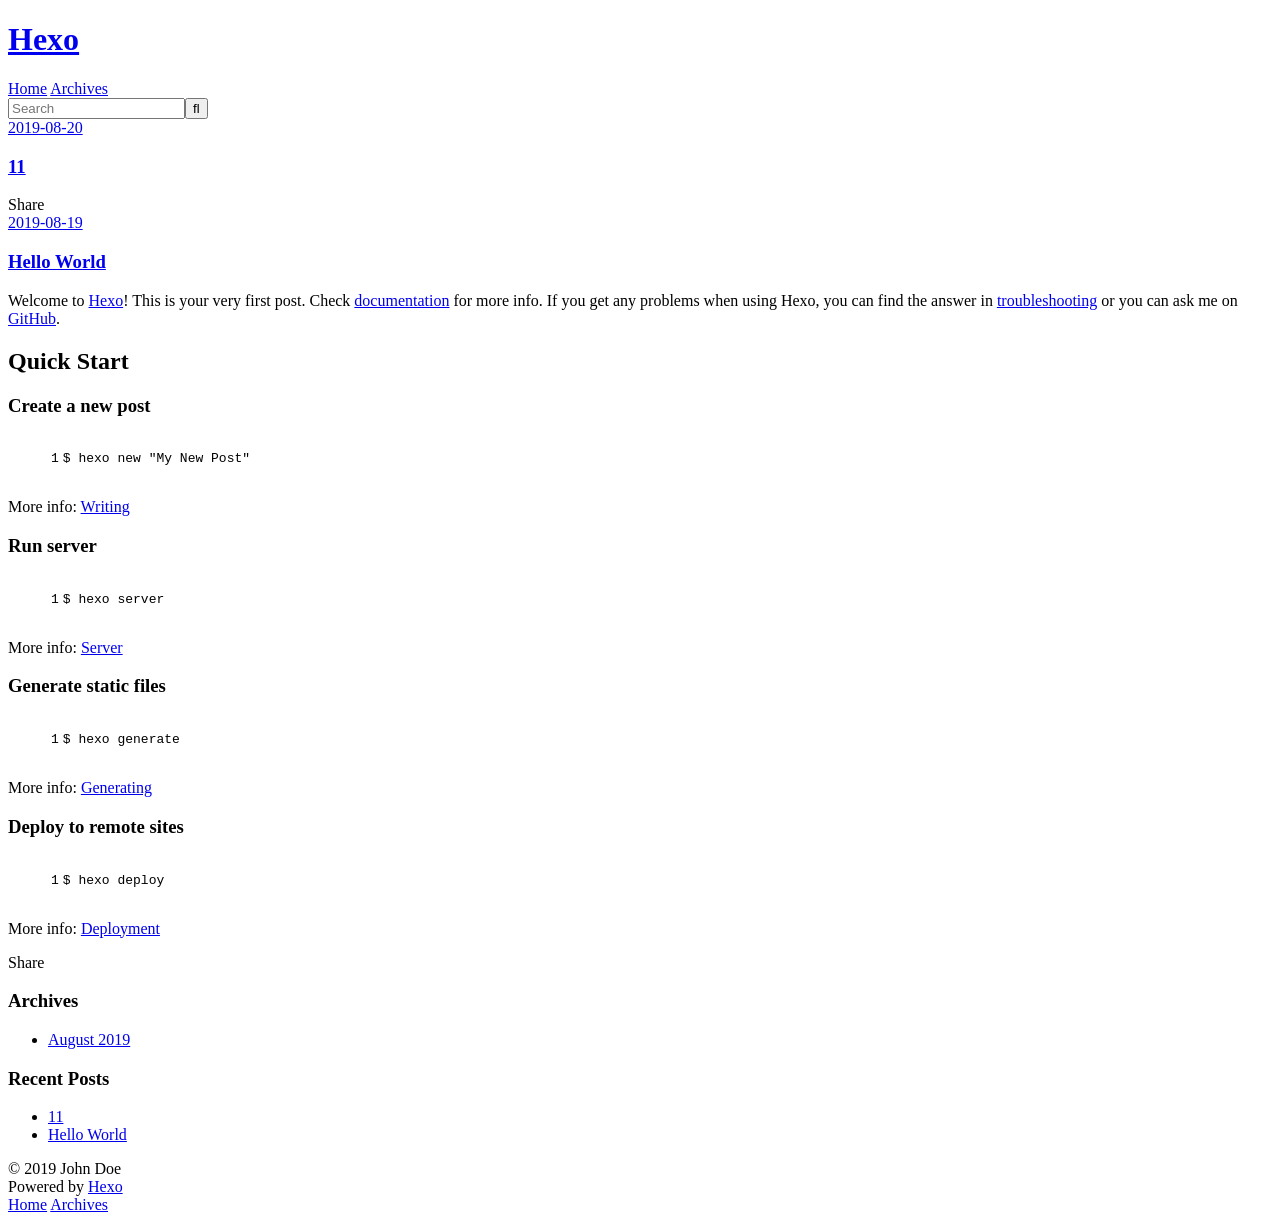
==== index.html @ 1e872741 "Site updated: 2019-08-20 12:27:34" ====
<!DOCTYPE html>
<html>
<head><meta name="generator" content="Hexo 3.9.0">
  <meta charset="utf-8">
  

  
  <title>Hexo</title>
  <meta name="viewport" content="width=device-width, initial-scale=1, maximum-scale=1">
  <meta property="og:type" content="website">
<meta property="og:title" content="Hexo">
<meta property="og:url" content="http://yoursite.com/index.html">
<meta property="og:site_name" content="Hexo">
<meta property="og:locale" content="en">
<meta name="twitter:card" content="summary">
<meta name="twitter:title" content="Hexo">
  
    <link rel="alternate" href="/atom.xml" title="Hexo" type="application/atom+xml">
  
  
    <link rel="icon" href="/favicon.png">
  
  
    <link href="//fonts.googleapis.com/css?family=Source+Code+Pro" rel="stylesheet" type="text/css">
  
  <link rel="stylesheet" href="/css/style.css">
</head>
</html>
<body>
  <div id="container">
    <div id="wrap">
      <header id="header">
  <div id="banner"></div>
  <div id="header-outer" class="outer">
    <div id="header-title" class="inner">
      <h1 id="logo-wrap">
        <a href="/" id="logo">Hexo</a>
      </h1>
      
    </div>
    <div id="header-inner" class="inner">
      <nav id="main-nav">
        <a id="main-nav-toggle" class="nav-icon"></a>
        
          <a class="main-nav-link" href="/">Home</a>
        
          <a class="main-nav-link" href="/archives">Archives</a>
        
      </nav>
      <nav id="sub-nav">
        
          <a id="nav-rss-link" class="nav-icon" href="/atom.xml" title="RSS Feed"></a>
        
        <a id="nav-search-btn" class="nav-icon" title="Search"></a>
      </nav>
      <div id="search-form-wrap">
        <form action="//google.com/search" method="get" accept-charset="UTF-8" class="search-form"><input type="search" name="q" class="search-form-input" placeholder="Search"><button type="submit" class="search-form-submit">&#xF002;</button><input type="hidden" name="sitesearch" value="http://yoursite.com"></form>
      </div>
    </div>
  </div>
</header>
      <div class="outer">
        <section id="main">
  
    <article id="[layout]-11" class="article article-type-[layout]" itemscope itemprop="blogPost">
  <div class="article-meta">
    <a href="/2019/08/20/11/" class="article-date">
  <time datetime="2019-08-20T04:00:09.000Z" itemprop="datePublished">2019-08-20</time>
</a>
    
  </div>
  <div class="article-inner">
    
    
      <header class="article-header">
        
  
    <h1 itemprop="name">
      <a class="article-title" href="/2019/08/20/11/">11</a>
    </h1>
  

      </header>
    
    <div class="article-entry" itemprop="articleBody">
      
        
      
    </div>
    <footer class="article-footer">
      <a data-url="http://yoursite.com/2019/08/20/11/" data-id="cjzjbubi80000o8vt2fuisusm" class="article-share-link">Share</a>
      
      
    </footer>
  </div>
  
</article>


  
    <article id="post-hello-world" class="article article-type-post" itemscope itemprop="blogPost">
  <div class="article-meta">
    <a href="/2019/08/19/hello-world/" class="article-date">
  <time datetime="2019-08-19T11:18:09.352Z" itemprop="datePublished">2019-08-19</time>
</a>
    
  </div>
  <div class="article-inner">
    
    
      <header class="article-header">
        
  
    <h1 itemprop="name">
      <a class="article-title" href="/2019/08/19/hello-world/">Hello World</a>
    </h1>
  

      </header>
    
    <div class="article-entry" itemprop="articleBody">
      
        <p>Welcome to <a href="https://hexo.io/" target="_blank" rel="noopener">Hexo</a>! This is your very first post. Check <a href="https://hexo.io/docs/" target="_blank" rel="noopener">documentation</a> for more info. If you get any problems when using Hexo, you can find the answer in <a href="https://hexo.io/docs/troubleshooting.html" target="_blank" rel="noopener">troubleshooting</a> or you can ask me on <a href="https://github.com/hexojs/hexo/issues" target="_blank" rel="noopener">GitHub</a>.</p>
<h2 id="Quick-Start"><a href="#Quick-Start" class="headerlink" title="Quick Start"></a>Quick Start</h2><h3 id="Create-a-new-post"><a href="#Create-a-new-post" class="headerlink" title="Create a new post"></a>Create a new post</h3><figure class="highlight bash"><table><tr><td class="gutter"><pre><span class="line">1</span><br></pre></td><td class="code"><pre><span class="line">$ hexo new <span class="string">"My New Post"</span></span><br></pre></td></tr></table></figure>

<p>More info: <a href="https://hexo.io/docs/writing.html" target="_blank" rel="noopener">Writing</a></p>
<h3 id="Run-server"><a href="#Run-server" class="headerlink" title="Run server"></a>Run server</h3><figure class="highlight bash"><table><tr><td class="gutter"><pre><span class="line">1</span><br></pre></td><td class="code"><pre><span class="line">$ hexo server</span><br></pre></td></tr></table></figure>

<p>More info: <a href="https://hexo.io/docs/server.html" target="_blank" rel="noopener">Server</a></p>
<h3 id="Generate-static-files"><a href="#Generate-static-files" class="headerlink" title="Generate static files"></a>Generate static files</h3><figure class="highlight bash"><table><tr><td class="gutter"><pre><span class="line">1</span><br></pre></td><td class="code"><pre><span class="line">$ hexo generate</span><br></pre></td></tr></table></figure>

<p>More info: <a href="https://hexo.io/docs/generating.html" target="_blank" rel="noopener">Generating</a></p>
<h3 id="Deploy-to-remote-sites"><a href="#Deploy-to-remote-sites" class="headerlink" title="Deploy to remote sites"></a>Deploy to remote sites</h3><figure class="highlight bash"><table><tr><td class="gutter"><pre><span class="line">1</span><br></pre></td><td class="code"><pre><span class="line">$ hexo deploy</span><br></pre></td></tr></table></figure>

<p>More info: <a href="https://hexo.io/docs/deployment.html" target="_blank" rel="noopener">Deployment</a></p>

      
    </div>
    <footer class="article-footer">
      <a data-url="http://yoursite.com/2019/08/19/hello-world/" data-id="cjzjbubic0001o8vtv527fxek" class="article-share-link">Share</a>
      
      
    </footer>
  </div>
  
</article>


  


</section>
        
          <aside id="sidebar">
  
    

  
    

  
    
  
    
  <div class="widget-wrap">
    <h3 class="widget-title">Archives</h3>
    <div class="widget">
      <ul class="archive-list"><li class="archive-list-item"><a class="archive-list-link" href="/archives/2019/08/">August 2019</a></li></ul>
    </div>
  </div>


  
    
  <div class="widget-wrap">
    <h3 class="widget-title">Recent Posts</h3>
    <div class="widget">
      <ul>
        
          <li>
            <a href="/2019/08/20/11/">11</a>
          </li>
        
          <li>
            <a href="/2019/08/19/hello-world/">Hello World</a>
          </li>
        
      </ul>
    </div>
  </div>

  
</aside>
        
      </div>
      <footer id="footer">
  
  <div class="outer">
    <div id="footer-info" class="inner">
      &copy; 2019 John Doe<br>
      Powered by <a href="http://hexo.io/" target="_blank">Hexo</a>
    </div>
  </div>
</footer>
    </div>
    <nav id="mobile-nav">
  
    <a href="/" class="mobile-nav-link">Home</a>
  
    <a href="/archives" class="mobile-nav-link">Archives</a>
  
</nav>
    

<script src="//ajax.googleapis.com/ajax/libs/jquery/2.0.3/jquery.min.js"></script>


  <link rel="stylesheet" href="/fancybox/jquery.fancybox.css">
  <script src="/fancybox/jquery.fancybox.pack.js"></script>


<script src="/js/script.js"></script>



  </div>
</body>
</html>
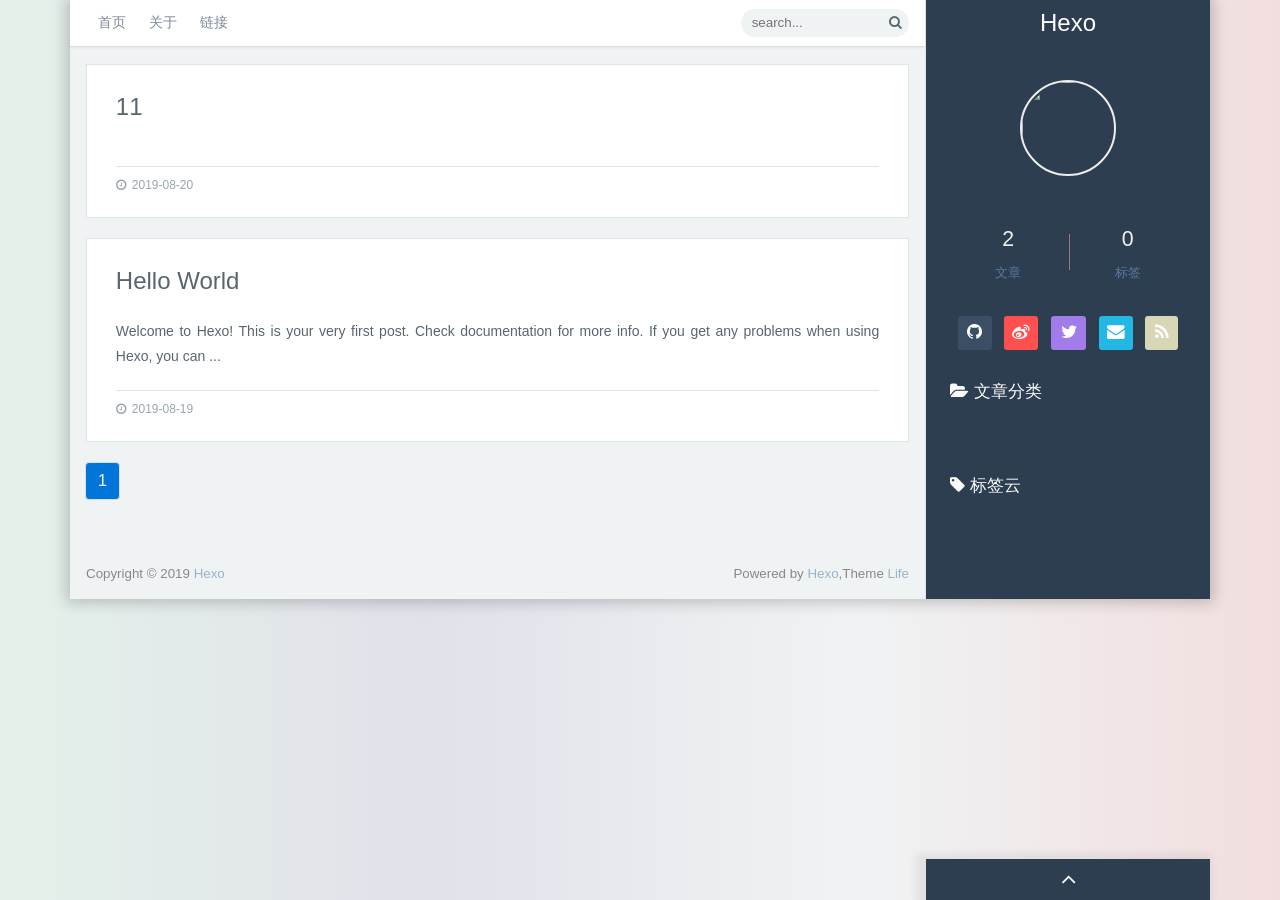
==== commit 50bdfc81: "Site updated: 2019-08-20 14:26:20" ====
--- a/index.html
+++ b/index.html
@@ -1,228 +1,259 @@
-<!DOCTYPE html>
-<html>
+
+
+
+
+
+
+
+
+
+
+
+
+
+
+
+<!doctype html>
+<html lang="en">
 <head><meta name="generator" content="Hexo 3.9.0">
-  <meta charset="utf-8">
-  
-
-  
+  <meta charset="UTF-8">
+  <meta http-equiv="X-UA-Compatible" content="IE=edge, chrome=1">
+  <meta name="renderer" content="webkit">
+  <meta name="viewport" content="width=device-width, initial-scale=1, maximum-scale=1, shrink-to-fit=no" , user-scalable="no"">
   <title>Hexo</title>
-  <meta name="viewport" content="width=device-width, initial-scale=1, maximum-scale=1">
-  <meta property="og:type" content="website">
-<meta property="og:title" content="Hexo">
-<meta property="og:url" content="http://yoursite.com/index.html">
-<meta property="og:site_name" content="Hexo">
-<meta property="og:locale" content="en">
-<meta name="twitter:card" content="summary">
-<meta name="twitter:title" content="Hexo">
-  
-    <link rel="alternate" href="/atom.xml" title="Hexo" type="application/atom+xml">
-  
-  
-    <link rel="icon" href="/favicon.png">
-  
-  
-    <link href="//fonts.googleapis.com/css?family=Source+Code+Pro" rel="stylesheet" type="text/css">
-  
-  <link rel="stylesheet" href="/css/style.css">
+  <link rel="shortcut icon" href>
+  
+    
+    
+      <link rel="stylesheet" href="/css/bootstrap.min.css">
+    
+      <link rel="stylesheet" href="/css/font-awesome.min.css">
+    
+      <link rel="stylesheet" href="/css/atom-one-dark.css">
+    
+      <link rel="stylesheet" href="/css/jquery.fancybox.css">
+    
+      <link rel="stylesheet" href="/css/nprogress.min.css">
+    
+      <link rel="stylesheet" href="/css/valine.css">
+    
+      <link rel="stylesheet" href="/css/life.css">
+    
+  
+
+  
+
+  <!-- jQuery first, then Tether, then Bootstrap JS. -->
+  
+  
+  
+    <script src="/js/jquery-2.2.4.min.js"></script>
+  
+    <script src="https://cdn1.lncld.net/static/js/3.1.0/av-min.js"></script>
+  
+    <script src="/js/jquery.pjax.js"></script>
+  
+    <script src="/js/nprogress.min.js"></script>
+  
+    <script src="/js/tether.min.js"></script>
+  
+    <script src="/js/bootstrap.min.js"></script>
+  
+    <script src="/js/highlight.min.js"></script>
+  
+    <script src="/js/highlightjs-line-numbers.min.js"></script>
+  
+    <script src="/js/jquery.fancybox.js"></script>
+  
+    <script src="/js/jquery.qrcode.min.js"></script>
+  
+    <script src="/js/Valine.min.js"></script>
+  
+  
 </head>
+<body>
+<script>AV.init({appId:'',appKey:''});</script>
+<script type="text/javascript">
+      var config = {
+            ClasS: 'Counter',
+            el:'.views',
+            elP: '.views-post'
+      }
+</script>
+<div class="container">
+    <div class="row blog-box-shadow">
+        <!--博客主栏开始-->
+        <div class="col-xl-9 col-lg-12 blog-main" id="pjax-box">
+            <header class="blog-header">
+                <a href="http://yoursite.com" class="blog-header-mobile-title">Hexo</a>
+                <a href="javascript:;" class="blog-header-navbar-btn"><i class="fa fa-bars"></i></a>
+                <nav class="blog-header-navbar blog-header-fixed">
+                    <ul class="blog-navbar-links">
+                        
+                          <li class="blog-nav-item"><a href="/" class="transition">首页</a></li>
+                        
+                          <li class="blog-nav-item"><a href="/about/" class="transition">关于</a></li>
+                        
+                          <li class="blog-nav-item"><a href="/links/" class="transition">链接</a></li>
+                        
+                        <div class="blog-navbar-right">
+                            <form action>
+                                <div class="input-group">
+                                    <input type="text" class="blog-header-search" placeholder="search...">
+                                    <buttn type="submit" class="blog-header-search-btn"><i class="fa fa-search"></i></buttn>
+                                </div>
+                            </form>
+                        </div>
+                    </ul>
+                </nav>
+            </header>
+                
+<div class="blog-main-post">
+	<div class="index-post-br"></div>
+  
+
+
+
+<article class="blog-post-block">
+    
+
+    <div class="blog-post-block-padding">
+        <a href="/2019/08/20/11/">11</a>
+        <section>
+            
+                
+                
+                
+            
+        </section>
+        <footer>
+        
+            <time datetime="2019-08-20T04:00:09.000Z"><i class="fa fa-clock-o"></i>2019-08-20</time>
+        
+        
+        
+        
+        
+        </footer>
+    </div>
+</article>
+
+
+<article class="blog-post-block">
+    
+
+    <div class="blog-post-block-padding">
+        <a href="/2019/08/19/hello-world/">Hello World</a>
+        <section>
+            
+                
+                Welcome to Hexo! This is your very first post. Check documentation for more info. If you get any problems when using Hexo, you can
+                ...
+            
+        </section>
+        <footer>
+        
+            <time datetime="2019-08-19T11:18:09.352Z"><i class="fa fa-clock-o"></i>2019-08-19</time>
+        
+        
+        
+        
+        
+        </footer>
+    </div>
+</article>
+
+
+
+  
+    <nav id="pagination" class="blog-pagination">
+            <span class="page-number current">1</span>
+    </nav>
+
+ </div>
+
+                
+            <footer class="blog-footer">
+                <p class="blog-footer-left">Copyright ©  2019 <a href="http://yoursite.com">Hexo</a></p>
+                <p class="blog-footer-right">Powered by <a href="https://hexo.io" target="_blank">Hexo</a>,Theme <a href="https://note.isweic.com/themes-life/" target="_blank">Life</a></p>
+            </footer>
+        </div><!--博客主栏结束-->
+        <!--博客侧边栏开始-->
+        <div class="col-xl-3 blog-sidebar">
+            <div class="blog-sidebar-title">
+                <a href>Hexo</a>
+            </div>
+            <div class="blog-sidebar-logo">
+                <img src="http://dl.weic96.cn/logo.png">
+            </div>
+            <div class="blog-sidebar-count blog-sidebar-padding">
+                <div class="blog-sidebar-count-left">
+                    <p class="blog-sidebar-count-p">2</p>
+                    <span class="blog-sidebar-count-span">文章</span>
+                </div>
+                <div class="blog-sidebar-count-right">
+                    <p class="blog-sidebar-count-p">0</p>
+                    <span class="blog-sidebar-count-span">标签</span>
+                </div>
+                <div style="clear: both;"></div>
+            </div>
+            <div class="blog-sidebar-icon blog-sidebar-padding">
+                <ul>
+                    <li><a href class="icon-github" target="_blank" data-toggle="tooltip" data-placement="top" title="Github"><i class="fa fa-github"></i></a></li>
+                    <li><a href class="icon-weibo" target="_blank" data-toggle="tooltip" data-placement="top" title="新浪微博"><i class="fa fa-weibo"></i></a></li>
+                    <li><a href class="icon-twitter" target="_blank" data-toggle="tooltip" data-placement="top" title="Twitter"><i class="fa fa-twitter"></i></a></li>
+                    <!--<li><a href="" class="icon-facebook" target="_blank" data-toggle="tooltip" data-placement="top" title="FaceBook"><i class="fa fa-facebook"></i></a></li>-->
+                    <li><a href="mailto:" class="icon-email" data-toggle="tooltip" data-placement="top" title="E-Mail"><i class="fa fa-envelope"></i></a></li>
+                    <li><a href class="icon-rss" data-toggle="tooltip" target="_blank" data-placement="top" title="RSS"><i class="fa fa-rss"></i></a></li>
+                </ul>
+            </div>
+            <div class="blog-sidebar-categories">
+                <h4 class="blog-sidebar-h4"><i class="fa fa-folder-open"></i>&nbsp;文章分类</h4>
+                <ul class="list-group blog-sidebar-padding">
+                  
+                </ul>
+            </div>
+            <div class="blog-sidebar-tags">
+                <h4 class="blog-sidebar-h4"><i class="fa fa-tag"></i>&nbsp;标签云</h4>
+                <ul class="blog-sidebar-tags-ul blog-sidebar-padding">
+                  
+                </ul>
+            </div>
+            <script>
+              // 博客侧栏标签云随机色
+              var tag_cloud = $('.tag-could');
+              tag_cloud.each(function () {
+                  var Cnum = 9;
+                  var Crand = parseInt(Math.random() * Cnum);
+                  $(this).addClass("tag-could" + Crand);
+              })
+            </script>
+            <!--返回顶部按钮-->
+            <div class="retop">
+                <i class="fa fa-angle-up"></i>
+            </div>
+        </div><!--博客侧边栏结束-->
+    </div>
+</div>
+<script src="/js/LeanStatistics.min.js"></script>
+<script src="/js/Life.js"></script>
+<script type="text/javascript">
+    hljs.initHighlightingOnLoad();
+    hljs.initLineNumbersOnLoad();
+    otherF();
+    LeanStatistics();
+    $(document).pjax('a', '#pjax-box', {fragment:'#pjax-box', timeout:8000}).on('pjax:complete', function() {
+      $('pre code').each(function(i, block){
+        hljs.highlightBlock(block);
+      })
+      $('code.hljs').each(function(i, block) {
+        hljs.lineNumbersBlock(block);
+      });
+      LeanStatistics();
+    }).on('pjax:start', function() { NProgress.start(); }).on('pjax:end',   function() {
+      NProgress.done();
+      otherF();
+    });
+</script>
+</body>
 </html>
-<body>
-  <div id="container">
-    <div id="wrap">
-      <header id="header">
-  <div id="banner"></div>
-  <div id="header-outer" class="outer">
-    <div id="header-title" class="inner">
-      <h1 id="logo-wrap">
-        <a href="/" id="logo">Hexo</a>
-      </h1>
-      
-    </div>
-    <div id="header-inner" class="inner">
-      <nav id="main-nav">
-        <a id="main-nav-toggle" class="nav-icon"></a>
-        
-          <a class="main-nav-link" href="/">Home</a>
-        
-          <a class="main-nav-link" href="/archives">Archives</a>
-        
-      </nav>
-      <nav id="sub-nav">
-        
-          <a id="nav-rss-link" class="nav-icon" href="/atom.xml" title="RSS Feed"></a>
-        
-        <a id="nav-search-btn" class="nav-icon" title="Search"></a>
-      </nav>
-      <div id="search-form-wrap">
-        <form action="//google.com/search" method="get" accept-charset="UTF-8" class="search-form"><input type="search" name="q" class="search-form-input" placeholder="Search"><button type="submit" class="search-form-submit">&#xF002;</button><input type="hidden" name="sitesearch" value="http://yoursite.com"></form>
-      </div>
-    </div>
-  </div>
-</header>
-      <div class="outer">
-        <section id="main">
-  
-    <article id="[layout]-11" class="article article-type-[layout]" itemscope itemprop="blogPost">
-  <div class="article-meta">
-    <a href="/2019/08/20/11/" class="article-date">
-  <time datetime="2019-08-20T04:00:09.000Z" itemprop="datePublished">2019-08-20</time>
-</a>
-    
-  </div>
-  <div class="article-inner">
-    
-    
-      <header class="article-header">
-        
-  
-    <h1 itemprop="name">
-      <a class="article-title" href="/2019/08/20/11/">11</a>
-    </h1>
-  
-
-      </header>
-    
-    <div class="article-entry" itemprop="articleBody">
-      
-        
-      
-    </div>
-    <footer class="article-footer">
-      <a data-url="http://yoursite.com/2019/08/20/11/" data-id="cjzjbubi80000o8vt2fuisusm" class="article-share-link">Share</a>
-      
-      
-    </footer>
-  </div>
-  
-</article>
-
-
-  
-    <article id="post-hello-world" class="article article-type-post" itemscope itemprop="blogPost">
-  <div class="article-meta">
-    <a href="/2019/08/19/hello-world/" class="article-date">
-  <time datetime="2019-08-19T11:18:09.352Z" itemprop="datePublished">2019-08-19</time>
-</a>
-    
-  </div>
-  <div class="article-inner">
-    
-    
-      <header class="article-header">
-        
-  
-    <h1 itemprop="name">
-      <a class="article-title" href="/2019/08/19/hello-world/">Hello World</a>
-    </h1>
-  
-
-      </header>
-    
-    <div class="article-entry" itemprop="articleBody">
-      
-        <p>Welcome to <a href="https://hexo.io/" target="_blank" rel="noopener">Hexo</a>! This is your very first post. Check <a href="https://hexo.io/docs/" target="_blank" rel="noopener">documentation</a> for more info. If you get any problems when using Hexo, you can find the answer in <a href="https://hexo.io/docs/troubleshooting.html" target="_blank" rel="noopener">troubleshooting</a> or you can ask me on <a href="https://github.com/hexojs/hexo/issues" target="_blank" rel="noopener">GitHub</a>.</p>
-<h2 id="Quick-Start"><a href="#Quick-Start" class="headerlink" title="Quick Start"></a>Quick Start</h2><h3 id="Create-a-new-post"><a href="#Create-a-new-post" class="headerlink" title="Create a new post"></a>Create a new post</h3><figure class="highlight bash"><table><tr><td class="gutter"><pre><span class="line">1</span><br></pre></td><td class="code"><pre><span class="line">$ hexo new <span class="string">"My New Post"</span></span><br></pre></td></tr></table></figure>
-
-<p>More info: <a href="https://hexo.io/docs/writing.html" target="_blank" rel="noopener">Writing</a></p>
-<h3 id="Run-server"><a href="#Run-server" class="headerlink" title="Run server"></a>Run server</h3><figure class="highlight bash"><table><tr><td class="gutter"><pre><span class="line">1</span><br></pre></td><td class="code"><pre><span class="line">$ hexo server</span><br></pre></td></tr></table></figure>
-
-<p>More info: <a href="https://hexo.io/docs/server.html" target="_blank" rel="noopener">Server</a></p>
-<h3 id="Generate-static-files"><a href="#Generate-static-files" class="headerlink" title="Generate static files"></a>Generate static files</h3><figure class="highlight bash"><table><tr><td class="gutter"><pre><span class="line">1</span><br></pre></td><td class="code"><pre><span class="line">$ hexo generate</span><br></pre></td></tr></table></figure>
-
-<p>More info: <a href="https://hexo.io/docs/generating.html" target="_blank" rel="noopener">Generating</a></p>
-<h3 id="Deploy-to-remote-sites"><a href="#Deploy-to-remote-sites" class="headerlink" title="Deploy to remote sites"></a>Deploy to remote sites</h3><figure class="highlight bash"><table><tr><td class="gutter"><pre><span class="line">1</span><br></pre></td><td class="code"><pre><span class="line">$ hexo deploy</span><br></pre></td></tr></table></figure>
-
-<p>More info: <a href="https://hexo.io/docs/deployment.html" target="_blank" rel="noopener">Deployment</a></p>
-
-      
-    </div>
-    <footer class="article-footer">
-      <a data-url="http://yoursite.com/2019/08/19/hello-world/" data-id="cjzjbubic0001o8vtv527fxek" class="article-share-link">Share</a>
-      
-      
-    </footer>
-  </div>
-  
-</article>
-
-
-  
-
-
-</section>
-        
-          <aside id="sidebar">
-  
-    
-
-  
-    
-
-  
-    
-  
-    
-  <div class="widget-wrap">
-    <h3 class="widget-title">Archives</h3>
-    <div class="widget">
-      <ul class="archive-list"><li class="archive-list-item"><a class="archive-list-link" href="/archives/2019/08/">August 2019</a></li></ul>
-    </div>
-  </div>
-
-
-  
-    
-  <div class="widget-wrap">
-    <h3 class="widget-title">Recent Posts</h3>
-    <div class="widget">
-      <ul>
-        
-          <li>
-            <a href="/2019/08/20/11/">11</a>
-          </li>
-        
-          <li>
-            <a href="/2019/08/19/hello-world/">Hello World</a>
-          </li>
-        
-      </ul>
-    </div>
-  </div>
-
-  
-</aside>
-        
-      </div>
-      <footer id="footer">
-  
-  <div class="outer">
-    <div id="footer-info" class="inner">
-      &copy; 2019 John Doe<br>
-      Powered by <a href="http://hexo.io/" target="_blank">Hexo</a>
-    </div>
-  </div>
-</footer>
-    </div>
-    <nav id="mobile-nav">
-  
-    <a href="/" class="mobile-nav-link">Home</a>
-  
-    <a href="/archives" class="mobile-nav-link">Archives</a>
-  
-</nav>
-    
-
-<script src="//ajax.googleapis.com/ajax/libs/jquery/2.0.3/jquery.min.js"></script>
-
-
-  <link rel="stylesheet" href="/fancybox/jquery.fancybox.css">
-  <script src="/fancybox/jquery.fancybox.pack.js"></script>
-
-
-<script src="/js/script.js"></script>
-
-
-
-  </div>
-</body>
-</html>
--- a/css/atom-one-dark.css
+++ b/css/atom-one-dark.css
@@ -0,0 +1,126 @@
+/*
+
+Atom One Dark by Daniel Gamage
+Original One Dark Syntax theme from https://github.com/atom/one-dark-syntax
+
+base:    #282c34
+mono-1:  #abb2bf
+mono-2:  #818896
+mono-3:  #5c6370
+hue-1:   #56b6c2
+hue-2:   #61aeee
+hue-3:   #c678dd
+hue-4:   #98c379
+hue-5:   #e06c75
+hue-5-2: #be5046
+hue-6:   #d19a66
+hue-6-2: #e6c07b
+
+*/
+
+.hljs {
+  display: block;
+  overflow-x: auto;
+  padding: 0.5em;
+  color: #abb2bf;
+  /*background: #282c34;*/
+  background: #3c4657;
+}
+
+.hljs-comment,
+.hljs-quote {
+  color: #5c6370;
+  font-style: italic;
+}
+
+.hljs-doctag,
+.hljs-keyword,
+.hljs-formula {
+  color: #c678dd;
+}
+
+.hljs-section,
+.hljs-name,
+.hljs-selector-tag,
+.hljs-deletion,
+.hljs-subst {
+  color: #e06c75;
+}
+
+.hljs-literal {
+  color: #56b6c2;
+}
+
+.hljs-string,
+.hljs-regexp,
+.hljs-addition,
+.hljs-attribute,
+.hljs-meta-string {
+  color: #98c379;
+}
+
+.hljs-built_in,
+.hljs-class .hljs-title {
+  color: #e6c07b;
+}
+
+.hljs-attr,
+.hljs-variable,
+.hljs-template-variable,
+.hljs-type,
+.hljs-selector-class,
+.hljs-selector-attr,
+.hljs-selector-pseudo,
+.hljs-number {
+  color: #d19a66;
+}
+
+.hljs-symbol,
+.hljs-bullet,
+.hljs-link,
+.hljs-meta,
+.hljs-selector-id,
+.hljs-title {
+  color: #61aeee;
+}
+
+.hljs-emphasis {
+  font-style: italic;
+}
+
+.hljs-strong {
+  font-weight: bold;
+}
+
+.hljs-link {
+  text-decoration: underline;
+}
+/*代码行号*/
+.hljs-line-numbers{
+  background-color: #3a4f65;
+}
+/*.hljs {
+  border: 0;
+  font-size: 12px;
+  display: block;
+  margin: 0;
+  width: 100%;
+}
+.hljs ul {
+  list-style: decimal;
+  margin: 0px 0px 0 40px;
+  padding: 0px;
+  color: #e0d3d3;
+}
+.hljs ul li {
+  list-style: decimal-leading-zero;
+  border-left: 1px solid #3a4f65;
+  padding: .4em;
+  padding-left: .8em;
+  margin: 0;
+  line-height: 16px;
+}
+.hljs ul li:nth-of-type(even) {
+  color: inherit;
+}*/
+/*代码行号*/
--- a/css/valine.css
+++ b/css/valine.css
@@ -0,0 +1 @@
+.valine *{box-sizing:border-box;font-size:.8rem;line-height:1.42857143;color:#555;transition:all .3s ease}.valine .vwrap{margin-bottom:15px;overflow:hidden;position:relative}.valine .vwrap .vcontrol{background:#fdfdfd;font-size:0;display:flex;}.valine .vwrap .vcontrol .vident{font-size:14px;width:100%;display:flex;padding:5px 0;vertical-align:middle}.valine .vwrap .vcontrol .vident .vinput{margin-right:8px;background:#fafdff;border:.06em solid #edf4f8;color:#718c98;}.valine .veditor:focus,.valine .vwrap .vcontrol .vident .vinput:focus{border-color:#c3e5ff;outline:0;}.valine .vwrap .vcontrol .vident .vinput{}.valine .vwrap .vcontrol .vright{font-size:14px;padding:5px 0;display:inline-block;width:15%;text-align:right;vertical-align:middle;}@media screen and (max-width:520px){.valine .vwrap .vcontrol .vident{width:70%;}.valine .vwrap .vcontrol .vident .vinput{width:80%;}.valine .vwrap .vcontrol .vright{width:30%;}}.valine .vwrap .vcontrol input{background:transparent;}.valine .vwrap .vmark{position:absolute;background:rgba(0,0,0,0.65);width:100%;height:100%;left:0;top:0;}.valine .vwrap .vmark .valert{padding:15px 0;}.valine .vwrap .vmark .valert .vtext{color:#fff;padding:15px;font-size:1rem;}.valine .vwrap .vmark .valert .vcode{background:none;border:0;border-bottom:1px solid #edf4f8;}.valine .vwrap .vmark .valert .vcode:focus{border-color:#c3e5ff;}@media screen and (max-width:720px){.valine .vwrap .vmark .valert{padding:30px 0;}.valine .vwrap .vmark .valert .vtext{color:#fff;padding:10px;}}.vbtns{display:flex;padding:0 10px;}.vbtns>button{}.valine .info{font-size:0;padding:.3rem 0;border-bottom:2px dashed rgba(0,0,0,0.08);}.valine .info .count,.valine .info .power{font-size:.875rem;display:inline-block;width:50%;vertical-align:middle;padding:0;color:#333;}.valine .info .power{font-size:.7rem;color:#333;}.valine .info .power>a{color:#4285f4;font-weight:bold;}.valine a{text-decoration:none;color:#555;}.valine a:hover{color:#222;}.valine ul,.valine li{list-style:none;margin:0 auto;padding:0;}.valine .txt-center{text-align:center;}.valine .txt-right{text-align:right;}.valine .pd5{padding:5px;}.valine .pd10{padding:10px;}.valine .veditor{width:100%;height:80px;}.valine .vinput{border:none;resize:none;outline:none;padding:10px;max-width:100%;background:#fafdff;border:.06em solid #edf4f8;color:#718c98;}.valine .vbtn{display:inline-block;background:#33b1ff;border:.06em solid #edf4f8;margin-bottom:0;font-weight:400;text-align:center;vertical-align:middle;-ms-touch-action:manipulation;touch-action:manipulation;cursor:pointer;border:1px solid transparent;white-space:nowrap;padding:12px 10px;font-size:14px;line-height:1.42857143;border-radius:4px;-webkit-user-select:none;-moz-user-select:none;-ms-user-select:none;user-select:none;outline:none;min-width:60px;max-width:100%;width:100%;color:#fff;}.valine .veditor{width:99.9%;height:150px;background:url(../images/textbg.png);background-size:contain;background-repeat:no-repeat;background-position:right;background-color:#fafdff;resize:none;outline:none;padding:5px;max-width:100%;border:.06em solid #edf4f8;border-radius:4px;color:#718c98;font-size:.9rem;-webkit-transition:border-color ease-in-out .15s,-webkit-box-shadow ease-in-out .15s;transition:border-color ease-in-out .15s,-webkit-box-shadow ease-in-out .15s;-o-transition:border-color ease-in-out .15s,box-shadow ease-in-out .15s;transition:border-color ease-in-out .15s,box-shadow ease-in-out .15s;transition:border-color ease-in-out .15s,box-shadow ease-in-out .15s,-webkit-box-shadow ease-in-out .15s;}.valine .vbtn+.vbtn{margin-left:1.25rem}.valine .vbtn:active,.valine .vbtn:hover{color:#3090e4;border-color:#c3e5ff;background-color:#fff}.valine .vempty{padding:1.25px;text-align:center;color:#999;margin-top:2rem;}.valine .vlist{}.valine .vlist .vcard{position:relative;margin-top:1.625rem;}.valine .vlist .vcard .vhead .vimg{width:3.125rem;height:3.125rem;float:left;border-radius:50%;margin-right:.625rem}.valine .vlist .vcard .vhead cite{font-size:1rem;font-style:normal;color:#F55852;margin:0;}.valine .vlist .vcard .vhead cite a{color:#F55852;color:#4c4c4c;font-weight:bolder;}.valine .vlist .vcard .vhead cite a:hover{color:#D7191A}.valine .vlist .vcard .vhead cite .floor{position:absolute;right:0;top:1.25rem;font-size:.565rem;line-height:.565rem;font-weight:500;border-radius:.625rem;display:inline-block;background-color:#f0f0f0;color:#ccc;padding:3px 5px;font-style:normal}.valine .vlist .vcard .vhead .vtime{color:#b3b3b3;font-size:.75rem;line-height:1}.valine .vlist .vcard .vhead .vfooter{padding:5px 0;padding-top:2px;}.valine .vlist .vcard .vhead .vat{display:inline-block;font-size:.7rem;color:#33b1ff;cursor:pointer;float:right;}.valine .vlist .vcard section{overflow:hidden}.valine .vlist .vcard .vcontent{word-wrap:break-word;white-space:pre-wrap;word-break:break-all;text-align:justify;margin-bottom:.75rem;color:#58666e;font-size:.875rem;line-height:2;position:relative}.valine .vlist .vcard .vcontent .at{color:#33b1ff;}.valine .vlist .vcard .vcontent p{margin-bottom:12px;}.valine .vlist .vcard .vcontent a{font-size:.875rem}.valine .vlist .vcard .vcontent pre,.valine .vlist .vcard .vcontent .code,.valine .vlist .vcard .vcontent code{overflow:auto;padding:2px 6px;word-wrap:break-word;color:#555;background:#f5f2f2;border-radius:3px;font-size:.875rem;margin:5px 0}.valine .vlist .vcard .vcontent code{display:inline-block;vertical-align:middle;font-style:normal}.valine .vlist .vcard .vcontent.expand{cursor:pointer;max-height:11.25rem;overflow:hidden}.valine .vlist .vcard .vcontent.expand:before{display:block;content:"";position:absolute;width:100%;left:0;top:0;bottom:3.15rem;pointer-events:none;background:linear-gradient(180deg,rgba(255,255,255,0),rgba(255,255,255,0.9))}.valine .vlist .vcard .vcontent.expand:after{display:block;content:"Click on expand";text-align:center;color:#828586;position:absolute;width:100%;height:3.15rem;line-height:3.15rem;left:0;bottom:0;pointer-events:none;background:rgba(255,255,255,0.9)}.valine .vpage{padding:.35rem}.valine .vpage i{display:inline-block;padding:.05rem .65rem;font-size:.785rem;border:1px solid #f0f0f0;font-style:normal;cursor:pointer}.valine .vpage i+i{margin-left:.35rem}.valine .vpage i.active{border:none;color:#ccc;cursor:default}.valine .clear{content:'';display:block;clear:both}.valine .spinner{margin:0.625rem auto;width:3.15rem;height:1.875rem;text-align:center;font-size:10px}.valine .spinner>div{background-color:#9c9c9c;height:100%;width:.375rem;margin-right:0.19rem;display:inline-block;-webkit-animation:sk-stretchdelay 1.2s infinite ease-in-out;animation:sk-stretchdelay 1.2s infinite ease-in-out}.valine .spinner .r2{-webkit-animation-delay:-1.1s;animation-delay:-1.1s}.valine .spinner .r3{-webkit-animation-delay:-1.0s;animation-delay:-1.0s}.valine .spinner .r4{-webkit-animation-delay:-0.9s;animation-delay:-0.9s}.valine .spinner .r5{-webkit-animation-delay:-0.8s;animation-delay:-0.8s}@-webkit-keyframes sk-stretchdelay{0%,40%,100%{-webkit-transform:scaleY(0.4)}20%{-webkit-transform:scaleY(1)}}@keyframes sk-stretchdelay{0%,40%,100%{transform:scaleY(0.4);-webkit-transform:scaleY(0.4)}20%{transform:scaleY(1);-webkit-transform:scaleY(1)}}
--- a/css/life.css
+++ b/css/life.css
@@ -0,0 +1 @@
+body{color:#58666e;font-family:"Exo 2","Trebuchet MS",Helvetica,Arial,'PingFang SC','Hiragino Sans GB','STHeiti Light','Microsoft YaHei',SimHei,'WenQuanYi Micro Hei',sans-serif;background:-webkit-linear-gradient(180deg,#f2dede,#f0f3f4,#e1e1ea,#e4f1ea);background:-o-linear-gradient(180deg,#f2dede,#f0f3f4,#e1e1ea,#e4f1ea);background:-moz-linear-gradient(left,#f2dede,#f0f3f4,#e1e1ea,#e4f1ea)}.btn-outline-info.focus,.btn-outline-info:focus,.btn.focus,.btn:focus,a,a:focus,a:hover input,button,button:focus,input:focus{outline:0;-webkit-box-shadow:0 0 0 2px transparent;box-shadow:0 0 0 2px transparent}a:active,a:hover,a:link{text-decoration:none;outline:0}input{outline:0}textarea{resize:none}.list-group-item{background:0 0;padding:.4rem .8rem;border:1px solid #416382}.badge-default{background:#3a4f65;color:#fafafa}.tooltip{font-size:9pt;font-weight:200}.tooltip-inner{background:#3a4f65}.tooltip.bs-tether-element-attached-bottom .tooltip-inner::before,.tooltip.tooltip-top .tooltip-inner::before{border-top-color:#3a4f65}.dropdown-menu{padding:0}.dropdown-item{padding:8px;font-size:11pt;color:inherit}.transition{-webkit-transition:all 3s;-moz-transition:all 3s;-ms-transition:all 3s;-o-transition:all 3s;transition:all .3s}.retop{cursor:pointer;position:fixed;width:284px;bottom:0;z-index:999;text-align:center;padding:.4em 0;background:#2c3e50;-webkit-box-shadow:-4px 0 .5em .4em rgba(0,0,0,.06);-moz-box-shadow:-4px 0 .5em .4em rgba(0,0,0,.06);box-shadow:-4px 0 .5em .4em rgba(0,0,0,.06)}.retop>i{font-size:18pt;color:#fafafa}.page-hight{height:1200px}.blog-header{padding:0;height:auto}.blog-header-fixed{position:fixed;top:0;width:855px;z-index:999}.blog-header .blog-header-navbar{padding:5px 0;background:#fff;-webkit-box-shadow:0 2px 2px rgba(0,0,0,.05),0 1px 0 rgba(0,0,0,.05);-moz-box-shadow:0 2px 2px rgba(0,0,0,.05),0 1px 0 rgba(0,0,0,.05);box-shadow:0 2px 2px rgba(0,0,0,.05),0 1px 0 rgba(0,0,0,.05)}.blog-navbar-links{list-style:none;padding:0 1em}.blog-navbar-links>li{float:left}.blog-navbar-links .blog-nav-item a{position:relative;display:inline-block;font-size:.9rem;padding:.5em .8em;color:#7d8a98}.blog-nav-item a:hover{color:#c1aee6}.blog-nav-item>a>i{padding-right:.4em}.blog-nav-item>a>i:before{font-weight:200}.blog-navbar-right{float:right;padding-top:.24em}.blog-header-search{display:inline-block;padding:.2em .8em;font-size:10pt;color:#58666e;background:#f0f3f4;border:none;border-bottom-left-radius:180px;border-top-left-radius:180px;width:140px}.blog-header-search-btn{display:inline-block;-webkit-appearance:none;-moz-appearance:none;appearance:none;padding:4px 8px;background:#f0f3f4;border:none;color:#58666e;font-size:10pt;font-weight:200;border-bottom-right-radius:180px;border-top-right-radius:180px}.blog-box-shadow{-webkit-box-shadow:0 0 30px rgba(0,0,0,.3);-moz-box-shadow:0 0 4px 4px rgba(255,255,255,.3);box-shadow:0 0 14px 4px rgba(0,0,0,.2)}.blog-header .blog-header-navbar-btn{display:none}.blog-header-mobile-title{display:none}.blog-main{background:#f0f3f4;padding:0}.blog-main-post{padding:4em 1em}.blog-post-block{width:100%;background:#fff;margin-bottom:20px;border:1px solid #dee5e7;padding:0;padding-bottom:1.4em}.blog-post-block-img{width:100%;height:220px;overflow:hidden}.blog-post-block-img>img{width:100%;min-height:100%}.blog-post-block-padding>a{display:block;font-size:1.5em;padding-top:1em;padding-bottom:.6em;margin:0;color:#58666e;font-weight:200}.blog-post-block-padding{padding:0 1.8em}.blog-post-block-padding>section{font-size:10.5pt;line-height:1.8em;color:#58666e;padding:.4em 0}.blog-post-block-padding>section img{max-width:100%;min-height:100%}.blog-post-block-padding>footer{border-top:1px solid #dee5e7;padding-top:.8em;font-size:9pt}.blog-post-block-padding>footer>time{margin-right:1.4em;color:#98a6ad}.blog-post-block-padding>footer>time>i{color:#98a6ad;margin-right:.5em}.blog-post-block-padding>footer>span{margin-right:1.4em;color:#98a6ad}.blog-post-block-padding>footer>span>a{color:#98a6ad}.blog-post-block-padding>footer>span>i{color:#98a6ad;margin-right:.5em}.blog-pagination :first-child{border-top-left-radius:4px;border-bottom-left-radius:4px}.blog-pagination>.space,.blog-pagination>a{position:relative;display:inline-block;padding:.5rem .75rem;margin-left:-1px;line-height:1.25;color:#0275d8;background-color:#fff;border:1px solid #ddd;border-radius:2px}.blog-pagination .current{position:relative;display:inline-block;padding:.5rem .75rem;margin-left:-1px;line-height:1.25;color:#fff;background-color:#0275d8;border:1px solid #ddd}.blog-pagination :last-child{border-top-right-radius:4px;border-bottom-right-radius:4px}.pagination-typecho ol{list-style:none;padding:0}.pagination-typecho ol li{display:inline-block;position:relative;margin-left:-1px;line-height:1.25;border:1px solid #ddd;border-radius:2px}.pagination-typecho ol li a,.pagination-typecho ol li span{display:inline-block;padding:.5rem .75rem;color:#0275d8;background-color:#fff}.page-navigator .current{position:relative;display:inline-block;padding:0;margin-left:-1px;line-height:1.25;border:1px solid #ddd}.page-navigator .current a{display:inline-block;padding:.5rem .75rem;color:#fff;background-color:#0275d8}.blog-sidebar{position:relative;padding:1em 0;padding-top:0;height:auto;background:#2c3e50;border-left:1px solid #dee5e7}.blog-sidebar-padding{padding-left:1.4em;padding-right:1.4em}.blog-sidebar-title{margin-bottom:2em;position:fixed;width:284px;background:#2c3e50;z-index:999}.blog-sidebar-title>a{display:block;text-align:center;font-size:18pt;font-weight:200;color:#fff;padding:5px 0}.blog-sidebar-title-shadow{-webkit-box-shadow:0 .5em .4em rgba(0,0,0,.06);-moz-box-shadow:0 .5em .4em rgba(0,0,0,.06);box-shadow:0 .5em .4em rgba(0,0,0,.06)}.blog-sidebar-logo{padding-bottom:3em;padding-top:5em}.blog-sidebar-logo>img{display:block;margin:0 auto;width:6em;height:6em;border-radius:180px;border:2px solid #eee}.blog-sidebar-h4{position:relative;font-size:1em;color:#fafafa;font-weight:200;font-size:13pt;margin-bottom:1.5em;padding-left:1.4em;padding-right:1.4em;padding-bottom:1em}.blog-sidebar-icon{height:auto;margin-bottom:2em}.blog-sidebar-icon>ul{overflow:hidden;padding:0;margin:0;text-align:center}.blog-sidebar-icon>ul>li{display:inline;list-style:none;padding:4px}.blog-sidebar-icon>ul>li>a{display:inline-block;border-radius:.2em}.blog-sidebar-icon>ul>li>a>i{font-size:1.1em;color:#fff}.icon-github{padding:.3em .6em;background:#3a4f65}.icon-weibo{padding:.3em .5em;background-color:#ff4f4f}.icon-email{padding:.3em .5em;background:#23b7e5}.icon-rss{padding:.3em .6em;background:#d8d7b5}.icon-twitter{padding:.3em .6em;background:#a27ceb}.icon-facebook{padding:.3em .78em;background:#3b5998}.blog-sidebar-count{margin-bottom:2em}.blog-sidebar-count-left{position:relative;width:50%;height:auto;text-align:center;float:left}.blog-sidebar-count-left:before{position:absolute;top:.6em;right:-.1em;content:'';width:1px;height:60%;background-color:#a07575}.blog-sidebar-count-right{width:50%;height:auto;text-align:center;float:left}.blog-sidebar-count-p{color:#efefef;font-size:16pt;margin-bottom:.2em}.blog-sidebar-count-span{color:#5879a2;font-size:10pt}.blog-sidebar-categories{margin-bottom:2em}.list-group-item>a{color:#efdcdc;font-size:10pt;font-weight:400}.blog-sidebar-tags>ul{margin:0}.blog-sidebar-tags>ul>li{list-style:none;display:inline-block}.tag-could{display:inline-block;padding:.2em .4em;margin:.2em 0;font-size:8pt;border-radius:.2em}.tag-could0{background-color:#ff5656;color:#fff}.tag-could1{background-color:#818a91;color:#fff}.tag-could2{background-color:#e0d3d3;color:#5474a0}.tag-could3{background-color:#0275d8;color:#fff}.tag-could4{background-color:#5cb85c;color:#fff}.tag-could5{background-color:#5bc0de;color:#fff}.tag-could6{background-color:#f0ad4e;color:#fff}.tag-could7{background-color:#d9534f;color:#fff}.tag-could8{background-color:#d8d7b5;color:#fff}.tag-could9{background-color:#23b7e5;color:#fff}.blog-footer{bottom:1em;padding:0 1.2em;font-size:10pt;color:#888;width:100%}.blog-footer a{font-size:10pt;color:#97b3cc}.blog-footer>.blog-footer-left{float:left}.blog-footer>.blog-footer-right{float:right}.blog-post-page-title{padding-top:4em;padding-bottom:1em;padding-left:1em;padding-right:1em;background-color:#f6f8f8;border-bottom:1px solid #dee5e7}.blog-post-page-title>h4{margin-bottom:.4em;font-size:18pt;font-weight:200;color:#58666e}.blog-post-page-title>span,.blog-post-page-title>time{font-size:10pt;color:#8a9ba0}.blog-post-page-title>span{padding:0 .6em}.blog-post-page-title>span>a{color:#8a9ba0}.blog-post-page-title i{font-size:10pt;color:#8a9ba0;padding-right:.4em}.blog-post-page-breadcrumb{background-color:#fff;padding:.4em;font-size:10pt;color:#555}.blog-post-page-box{padding:1.5em 1em}.blog-post-page-content{padding:1.8em;margin-bottom:0}section{font-size:11pt;color:#58666e;line-height:32px;text-align:justify;margin-bottom:15px}code,hr,img,ol,pre,section p,ul{margin-bottom:30px}section pre{line-height:24px}section code{line-height:24px}section ul{list-style:disc;list-style-position:inherit}section ul ul{padding-left:18px;list-style:circle;list-style-position:inherit;margin-bottom:0}section mark{background:0 0;color:#8eaef9}section ol{padding-left:0;list-style:decimal;list-style-position:inside}section ol ol{padding-left:24px;list-style:lower-alpha;list-style-position:inside;margin-bottom:0}section a{display:inline-block;color:#f55852;padding-left:.2em;padding-right:.2em}section a:hover{color:#ff6efe}section blockquote{color:#8ba2af;background-color:#2c3e50;border-left:6px solid #ff4f4f;padding:.4em;padding-left:.6em;position:relative;line-height:30px;margin-bottom:30px;font-size:11pt;font-weight:200}section blockquote>p{margin-bottom:0}section hr{border:0;border-bottom:2px dashed #5bc0de}section img{box-shadow:0 2px 10px 2px rgba(0,0,0,.1);max-width:100%;width:100%;display:block;margin:30px auto;border:none}h2,h3,h4,h5,h6,section h1{color:#67798c}section h1{font-size:20pt;margin-top:26px;margin-bottom:30px;padding:.4em 1.8em;margin-left:-1.8em;margin-right:-1.8em}section h2{font-size:18pt;margin-top:22px;margin-bottom:30px;padding:.4em 1.7em;margin-left:-1.32em;margin-right:-1.2em}section h3{font-size:16pt;margin-top:20px;margin-bottom:30px;padding:.4em .9em;margin-left:-1.5em;margin-right:-1.35em}section h4{font-size:14pt;margin-top:14px;margin-bottom:28px;padding:.4em 1.1em;margin-left:-1.7em;margin-right:-1.52em}section h5{font-size:13pt;margin-top:14px;margin-bottom:26px;padding:.4em 1.2em;margin-left:-1.83em;margin-right:-1.64em}section h6{font-size:12pt;margin-top:14px;margin-bottom:24px;padding:.4em 1.4em;margin-left:-2em;margin-right:-1.8em}.blog-post-page-content section h1,.blog-post-page-content section h2,.blog-post-page-content section h3,.blog-post-page-content section h4,.blog-post-page-content section h5,.blog-post-page-content section h6{font-weight:200;background:#e8f9ff;border-left:3px solid #77889a}.blog-post-page-tags{border-top:1px solid #dee5e7;padding-top:.8em}.blog-post-page-tags>a{display:inline-block;padding:.3em .4em;margin:.2em;font-size:9pt;border-radius:.2em}.blog-post-page-readmore{padding:1.5em 1em}.blog-post-page-readmore-prev{float:left}.blog-post-page-readmore-next{float:right}.blog-post-page-readmore-next,.blog-post-page-readmore-prev{display:block;border:1px solid #dee5e7;border-radius:180px;background-color:#fff;padding:.4em 1em;font-size:10pt;color:inherit}#post-donate-btn,#post-qrcode-btn,.post-comments-btn{cursor:pointer}.post-donate-content{padding:0 .8em;text-align:center}.post-qrcode-content{padding:0 .8em;text-align:center}.post-qrcode-content>p{text-align:center}.post-donate-content-img{width:100%;height:auto;border:2px solid #999}.post-qrcode-content-img{display:block;margin:0 auto;width:150px;height:150px;border:2px solid #999}.comments-number-box{width:100%;border-bottom:2px dashed #f0f3f4}.comments-number-box .comments-number{display:inline-block;margin:0;padding-bottom:.3rem}.comment-list{padding:0;margin:0;margin-bottom:2em;list-style:none;overflow-y:auto}.comment-list>li{overflow:auto;margin-bottom:1.5em;position:relative}.comments-author-img{margin-right:.6em;float:left}.comments-author-img img{border-radius:180px;margin:0}.comments-author-name{font-size:11pt;color:#777}.comments-author-name a{font-size:11pt;color:#777}.comments-author-tags{background-color:#0275d8;color:#fff;display:inline-block;padding:.1em .2em;margin:.2em 0;font-size:6pt;border-radius:.2em}.comments-time{font-size:9pt;color:#5bc0de}.comments-content{color:#58666e;font-size:10pt;font-weight:200}.comments-main{float:left}.comment-children{margin-left:2.5em;margin-top:1em}.comment-children>ol{margin:0}.comment-children>ol>li{margin:0;border-bottom:none}.comments-reply-btn{position:absolute;top:0;right:0}.comments-reply-btn a{font-size:6pt;color:#5bc0de}.vcontrol{background:#fdfdfd;font-size:0;display:flex}.vcontrol .vident{font-size:14px;width:100%;display:flex;padding:5px 0;vertical-align:middle}.vcontrol .vident .vinput{margin-right:8px;background:#fafdff;border:.06em solid #edf4f8;color:#718c98}.vcontrol .vident .vinput:focus{border-color:#c3e5ff;outline:0}.vcontrol .vright{font-size:14px;padding:5px 0;display:inline-block;width:15%;text-align:right;vertical-align:middle}@media screen and (max-width:520px){.vcontrol .vident{width:70%}.vcontrol .vident .vinput{width:80%}.vcontrol .vright{width:30%}}.vcontrol input{background:0 0}.vmark{position:absolute;background:rgba(0,0,0,.65);width:100%;height:100%;left:0;top:0}.vmark .valert{padding:15px 0}.vmark .valert .vtext{color:#fff;padding:15px;font-size:1rem}.vmark .valert .vcode{background:0 0;border:0;border-bottom:1px solid #edf4f8}.vmark .valert .vcode:focus{border-color:#c3e5ff}@media screen and (max-width:720px){.vmark .valert{padding:30px 0}.vmark .valert .vtext{color:#fff;padding:10px}}.vbtns{display:flex;padding:0 10px}.veditor{width:100%;height:150px;background:url(../images/textbg.png);background-size:contain;background-repeat:no-repeat;background-position:right;background-color:#fafdff;resize:none;outline:0;padding:5px;max-width:100%;border:.06em solid #edf4f8;border-radius:4px;color:#718c98;font-size:.9rem;-webkit-transition:border-color ease-in-out .15s,-webkit-box-shadow ease-in-out .15s;transition:border-color ease-in-out .15s,-webkit-box-shadow ease-in-out .15s;-o-transition:border-color ease-in-out .15s,box-shadow ease-in-out .15s;transition:border-color ease-in-out .15s,box-shadow ease-in-out .15s;transition:border-color ease-in-out .15s,box-shadow ease-in-out .15s,-webkit-box-shadow ease-in-out .15s}.veditor:focus,.vwrap .vcontrol .vident .vinput:focus{border-color:#c3e5ff;outline:0}.vcontrol .vright{font-size:14px;padding:5px 0;display:inline-block;width:15%;text-align:right;vertical-align:middle}@media screen and (max-width:520px){.vcontrol .vident{width:70%}.vcontrol .vident .vinput{width:80%}.vcontrol .vright{width:30%}}.vbtn{display:inline-block;background:#33b1ff;border:.06em solid #edf4f8;margin-bottom:0;font-weight:400;text-align:center;vertical-align:middle;-ms-touch-action:manipulation;touch-action:manipulation;cursor:pointer;border:1px solid transparent;white-space:nowrap;padding:12px 10px;font-size:14px;line-height:1.42857143;border-radius:4px;-webkit-user-select:none;-moz-user-select:none;-ms-user-select:none;user-select:none;outline:0;min-width:60px;max-width:100%;width:100%;color:#fff}.cancel-comment-reply{position:absolute;top:0;right:0;display:none}.blog-search-page-title>h4>a{color:#2c3e50;font-size:inherit;font-weight:200;padding:0 .4em}.links-block-div{display:block;width:100%;margin:.8em 0}.links-block-btn{overflow:hidden}@media screen and (max-width:1200px){.blog-header-fixed{width:960px}.blog-sidebar{display:none}}@media screen and (max-width:990px){.blog-header-fixed{width:720px}}@media screen and (max-width:770px){.blog-header-fixed{width:540px}}@media screen and (max-width:575px){.blog-header{position:fixed;top:0;left:0;right:0;padding:.8em 0;text-align:right;background-color:#fff;z-index:999;-webkit-box-shadow:0 2px 2px rgba(0,0,0,.05),0 1px 0 rgba(0,0,0,.05);box-shadow:0 2px 2px rgba(0,0,0,.05),0 1px 0 rgba(0,0,0,.05)}.blog-header .blog-header-mobile-title{display:block;margin-left:1em;float:left;font-size:13pt;color:#6e959c}.blog-header .blog-header-navbar-btn{display:block;margin-right:1em;float:right;color:#6e959c}.blog-header-navbar{display:none;margin:0;padding:0}.blog-navbar-links{border-top:1px solid #eee;overflow:hidden;margin:0}.blog-navbar-links .blog-nav-item{clear:both}.blog-header-fixed{width:100%;top:43.19px}.blog-navbar-right{clear:both;float:left;padding:.4em 0}.blog-post-block-img{width:100%;height:190px;overflow:hidden}.index-post-br{height:.4em}.blog-footer{text-align:center;padding:.4em 0}.blog-footer .blog-footer-left{float:none;margin-bottom:.2em}.blog-footer .blog-footer-right{float:none}.post-page-more-btn{margin:.4em 0}}::-webkit-scrollbar{height:10px;width:5px}::-webkit-scrollbar-button{height:0;width:0}::-webkit-scrollbar-button:end:increment,::-webkit-scrollbar-button:start:decrement{display:block}::-webkit-scrollbar-button:vertical:end:decrement,::-webkit-scrollbar-button:vertical:start:increment{display:none}::-webkit-scrollbar-thumb:horizontal,::-webkit-scrollbar-thumb:vertical,::-webkit-scrollbar-track:horizontal,::-webkit-scrollbar-track:vertical{border-style:solid;border-color:transparent}::-webkit-scrollbar-track:vertical::-webkit-scrollbar-track:horizontal{background-clip:padding-box;background-color:#fff}::-webkit-scrollbar-thumb{-webkit-box-shadow:inset 1px 1px 0 rgba(0,0,0,.1),inset 0 -1px 0 rgba(0,0,0,.07);background-clip:padding-box;background-color:rgba(58,79,101,.8);min-height:40px;padding-top:100px}::-webkit-scrollbar-thumb:horizontal,::-webkit-scrollbar-thumb:vertical,::-webkit-scrollbar-track:horizontal,::-webkit-scrollbar-track:vertical{border-width:0}#nprogress .bar{background:#ff4f4f;z-index:1000}
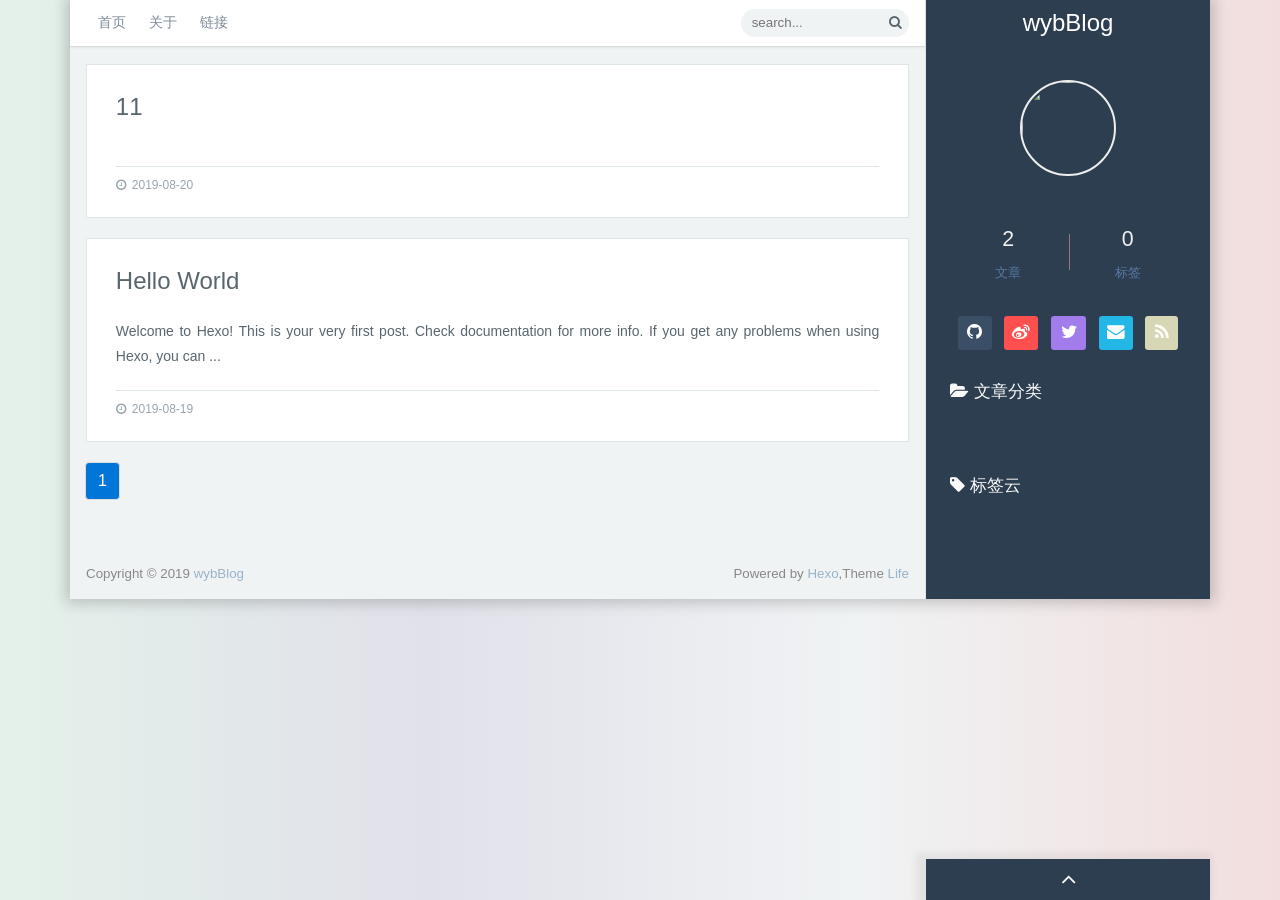
==== commit 19b75adf: "Site updated: 2019-08-20 14:29:21" ====
--- a/index.html
+++ b/index.html
@@ -20,7 +20,7 @@
   <meta http-equiv="X-UA-Compatible" content="IE=edge, chrome=1">
   <meta name="renderer" content="webkit">
   <meta name="viewport" content="width=device-width, initial-scale=1, maximum-scale=1, shrink-to-fit=no" , user-scalable="no"">
-  <title>Hexo</title>
+  <title>wybBlog</title>
   <link rel="shortcut icon" href>
   
     
@@ -85,7 +85,7 @@
         <!--博客主栏开始-->
         <div class="col-xl-9 col-lg-12 blog-main" id="pjax-box">
             <header class="blog-header">
-                <a href="http://yoursite.com" class="blog-header-mobile-title">Hexo</a>
+                <a href="http://yoursite.com" class="blog-header-mobile-title">wybBlog</a>
                 <a href="javascript:;" class="blog-header-navbar-btn"><i class="fa fa-bars"></i></a>
                 <nav class="blog-header-navbar blog-header-fixed">
                     <ul class="blog-navbar-links">
@@ -174,14 +174,14 @@
 
                 
             <footer class="blog-footer">
-                <p class="blog-footer-left">Copyright ©  2019 <a href="http://yoursite.com">Hexo</a></p>
+                <p class="blog-footer-left">Copyright ©  2019 <a href="http://yoursite.com">wybBlog</a></p>
                 <p class="blog-footer-right">Powered by <a href="https://hexo.io" target="_blank">Hexo</a>,Theme <a href="https://note.isweic.com/themes-life/" target="_blank">Life</a></p>
             </footer>
         </div><!--博客主栏结束-->
         <!--博客侧边栏开始-->
         <div class="col-xl-3 blog-sidebar">
             <div class="blog-sidebar-title">
-                <a href>Hexo</a>
+                <a href>wybBlog</a>
             </div>
             <div class="blog-sidebar-logo">
                 <img src="http://dl.weic96.cn/logo.png">
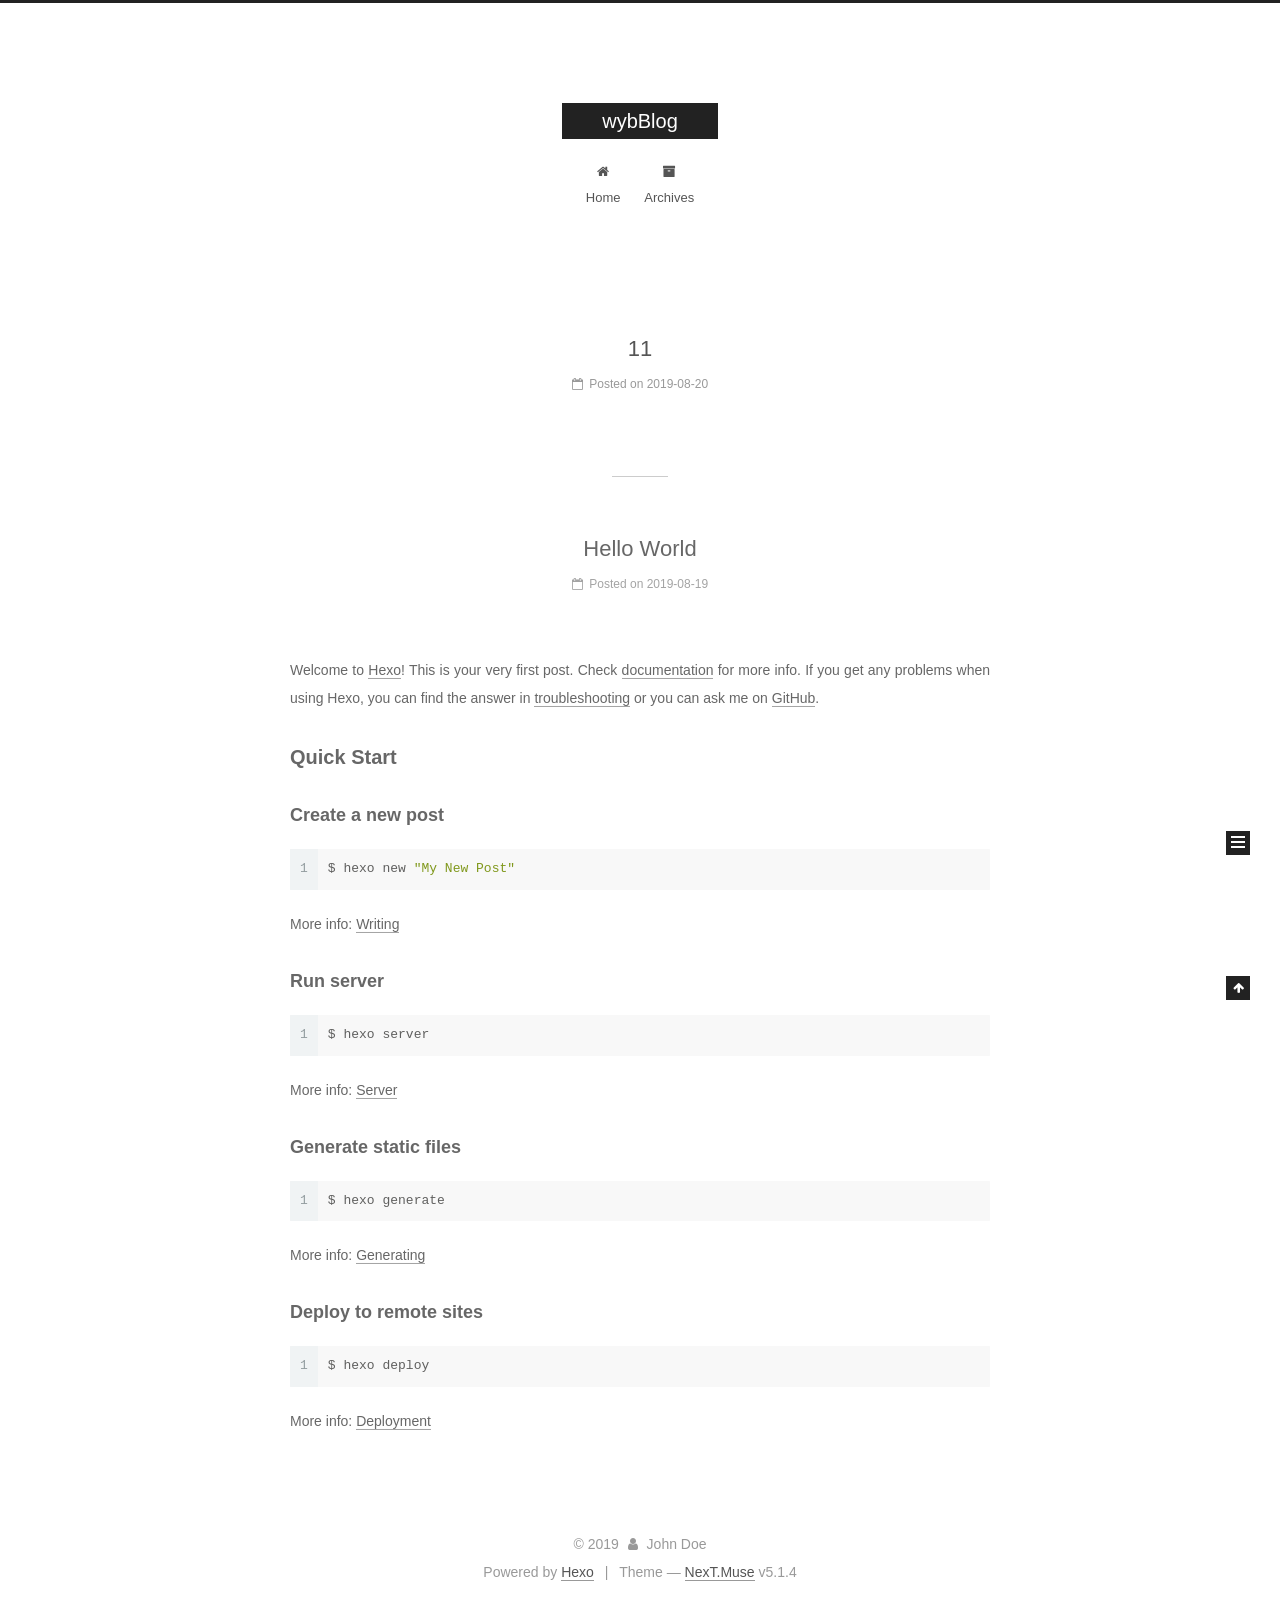
==== commit 4c20f2eb: "Site updated: 2019-08-20 15:23:20" ====
--- a/index.html
+++ b/index.html
@@ -1,259 +1,739 @@
-
-
-
-
-
-
-
-
-
-
-
-
-
-
-
-<!doctype html>
-<html lang="en">
+<!DOCTYPE html>
+
+
+
+  
+
+
+<html class="theme-next muse use-motion" lang="en">
 <head><meta name="generator" content="Hexo 3.9.0">
   <meta charset="UTF-8">
-  <meta http-equiv="X-UA-Compatible" content="IE=edge, chrome=1">
-  <meta name="renderer" content="webkit">
-  <meta name="viewport" content="width=device-width, initial-scale=1, maximum-scale=1, shrink-to-fit=no" , user-scalable="no"">
+<meta http-equiv="X-UA-Compatible" content="IE=edge">
+<meta name="viewport" content="width=device-width, initial-scale=1, maximum-scale=1">
+<meta name="theme-color" content="#222">
+
+
+
+
+
+
+
+
+
+<meta http-equiv="Cache-Control" content="no-transform">
+<meta http-equiv="Cache-Control" content="no-siteapp">
+
+
+
+
+
+
+
+
+
+
+
+
+
+
+
+
+  
+  
+  <link href="/lib/fancybox/source/jquery.fancybox.css?v=2.1.5" rel="stylesheet" type="text/css">
+
+
+
+
+
+
+
+<link href="/lib/font-awesome/css/font-awesome.min.css?v=4.6.2" rel="stylesheet" type="text/css">
+
+<link href="/css/main.css?v=5.1.4" rel="stylesheet" type="text/css">
+
+
+  <link rel="apple-touch-icon" sizes="180x180" href="/images/apple-touch-icon-next.png?v=5.1.4">
+
+
+  <link rel="icon" type="image/png" sizes="32x32" href="/images/favicon-32x32-next.png?v=5.1.4">
+
+
+  <link rel="icon" type="image/png" sizes="16x16" href="/images/favicon-16x16-next.png?v=5.1.4">
+
+
+  <link rel="mask-icon" href="/images/logo.svg?v=5.1.4" color="#222">
+
+
+
+
+
+  <meta name="keywords" content="Hexo, NexT">
+
+
+
+
+
+
+
+
+
+
+<meta property="og:type" content="website">
+<meta property="og:title" content="wybBlog">
+<meta property="og:url" content="http://yoursite.com/index.html">
+<meta property="og:site_name" content="wybBlog">
+<meta property="og:locale" content="en">
+<meta name="twitter:card" content="summary">
+<meta name="twitter:title" content="wybBlog">
+
+
+
+<script type="text/javascript" id="hexo.configurations">
+  var NexT = window.NexT || {};
+  var CONFIG = {
+    root: '/',
+    scheme: 'Muse',
+    version: '5.1.4',
+    sidebar: {"position":"left","display":"post","offset":12,"b2t":false,"scrollpercent":false,"onmobile":false},
+    fancybox: true,
+    tabs: true,
+    motion: {"enable":true,"async":false,"transition":{"post_block":"fadeIn","post_header":"slideDownIn","post_body":"slideDownIn","coll_header":"slideLeftIn","sidebar":"slideUpIn"}},
+    duoshuo: {
+      userId: '0',
+      author: 'Author'
+    },
+    algolia: {
+      applicationID: '',
+      apiKey: '',
+      indexName: '',
+      hits: {"per_page":10},
+      labels: {"input_placeholder":"Search for Posts","hits_empty":"We didn't find any results for the search: ${query}","hits_stats":"${hits} results found in ${time} ms"}
+    }
+  };
+</script>
+
+
+
+  <link rel="canonical" href="http://yoursite.com/">
+
+
+
+
+
   <title>wybBlog</title>
-  <link rel="shortcut icon" href>
-  
-    
-    
-      <link rel="stylesheet" href="/css/bootstrap.min.css">
-    
-      <link rel="stylesheet" href="/css/font-awesome.min.css">
-    
-      <link rel="stylesheet" href="/css/atom-one-dark.css">
-    
-      <link rel="stylesheet" href="/css/jquery.fancybox.css">
-    
-      <link rel="stylesheet" href="/css/nprogress.min.css">
-    
-      <link rel="stylesheet" href="/css/valine.css">
-    
-      <link rel="stylesheet" href="/css/life.css">
-    
-  
-
-  
-
-  <!-- jQuery first, then Tether, then Bootstrap JS. -->
-  
-  
-  
-    <script src="/js/jquery-2.2.4.min.js"></script>
-  
-    <script src="https://cdn1.lncld.net/static/js/3.1.0/av-min.js"></script>
-  
-    <script src="/js/jquery.pjax.js"></script>
-  
-    <script src="/js/nprogress.min.js"></script>
-  
-    <script src="/js/tether.min.js"></script>
-  
-    <script src="/js/bootstrap.min.js"></script>
-  
-    <script src="/js/highlight.min.js"></script>
-  
-    <script src="/js/highlightjs-line-numbers.min.js"></script>
-  
-    <script src="/js/jquery.fancybox.js"></script>
-  
-    <script src="/js/jquery.qrcode.min.js"></script>
-  
-    <script src="/js/Valine.min.js"></script>
-  
-  
+  
+
+
+
+
+
+
+
+
 </head>
-<body>
-<script>AV.init({appId:'',appKey:''});</script>
+
+<body itemscope itemtype="http://schema.org/WebPage" lang="en">
+
+  
+  
+    
+  
+
+  <div class="container sidebar-position-left 
+  page-home">
+    <div class="headband"></div>
+
+    <header id="header" class="header" itemscope itemtype="http://schema.org/WPHeader">
+      <div class="header-inner"><div class="site-brand-wrapper">
+  <div class="site-meta ">
+    
+
+    <div class="custom-logo-site-title">
+      <a href="/" class="brand" rel="start">
+        <span class="logo-line-before"><i></i></span>
+        <span class="site-title">wybBlog</span>
+        <span class="logo-line-after"><i></i></span>
+      </a>
+    </div>
+      
+        <p class="site-subtitle"></p>
+      
+  </div>
+
+  <div class="site-nav-toggle">
+    <button>
+      <span class="btn-bar"></span>
+      <span class="btn-bar"></span>
+      <span class="btn-bar"></span>
+    </button>
+  </div>
+</div>
+
+<nav class="site-nav">
+  
+
+  
+    <ul id="menu" class="menu">
+      
+        
+        <li class="menu-item menu-item-home">
+          <a href="/" rel="section">
+            
+              <i class="menu-item-icon fa fa-fw fa-home"></i> <br>
+            
+            Home
+          </a>
+        </li>
+      
+        
+        <li class="menu-item menu-item-archives">
+          <a href="/archives/" rel="section">
+            
+              <i class="menu-item-icon fa fa-fw fa-archive"></i> <br>
+            
+            Archives
+          </a>
+        </li>
+      
+
+      
+    </ul>
+  
+
+  
+</nav>
+
+
+
+ </div>
+    </header>
+
+    <main id="main" class="main">
+      <div class="main-inner">
+        <div class="content-wrap">
+          <div id="content" class="content">
+            
+  <section id="posts" class="posts-expand">
+    
+      
+
+  
+
+  
+  
+  
+
+  <article class="post post-type-normal" itemscope itemtype="http://schema.org/Article">
+  
+  
+  
+  <div class="post-block">
+    <link itemprop="mainEntityOfPage" href="http://yoursite.com/2019/08/20/11/">
+
+    <span hidden itemprop="author" itemscope itemtype="http://schema.org/Person">
+      <meta itemprop="name" content="John Doe">
+      <meta itemprop="description" content>
+      <meta itemprop="image" content="/images/avatar.gif">
+    </span>
+
+    <span hidden itemprop="publisher" itemscope itemtype="http://schema.org/Organization">
+      <meta itemprop="name" content="wybBlog">
+    </span>
+
+    
+      <header class="post-header">
+
+        
+        
+          <h1 class="post-title" itemprop="name headline">
+                
+                <a class="post-title-link" href="/2019/08/20/11/" itemprop="url">11</a></h1>
+        
+
+        <div class="post-meta">
+          <span class="post-time">
+            
+              <span class="post-meta-item-icon">
+                <i class="fa fa-calendar-o"></i>
+              </span>
+              
+                <span class="post-meta-item-text">Posted on</span>
+              
+              <time title="Post created" itemprop="dateCreated datePublished" datetime="2019-08-20T12:00:09+08:00">
+                2019-08-20
+              </time>
+            
+
+            
+
+            
+          </span>
+
+          
+
+          
+            
+          
+
+          
+          
+
+          
+
+          
+
+          
+
+        </div>
+      </header>
+    
+
+    
+    
+    
+    <div class="post-body" itemprop="articleBody">
+
+      
+      
+
+      
+        
+          
+            
+          
+        
+      
+    </div>
+    
+    
+    
+
+    
+
+    
+
+    
+
+    <footer class="post-footer">
+      
+
+      
+
+      
+
+      
+      
+        <div class="post-eof"></div>
+      
+    </footer>
+  </div>
+  
+  
+  
+  </article>
+
+
+    
+      
+
+  
+
+  
+  
+  
+
+  <article class="post post-type-normal" itemscope itemtype="http://schema.org/Article">
+  
+  
+  
+  <div class="post-block">
+    <link itemprop="mainEntityOfPage" href="http://yoursite.com/2019/08/19/hello-world/">
+
+    <span hidden itemprop="author" itemscope itemtype="http://schema.org/Person">
+      <meta itemprop="name" content="John Doe">
+      <meta itemprop="description" content>
+      <meta itemprop="image" content="/images/avatar.gif">
+    </span>
+
+    <span hidden itemprop="publisher" itemscope itemtype="http://schema.org/Organization">
+      <meta itemprop="name" content="wybBlog">
+    </span>
+
+    
+      <header class="post-header">
+
+        
+        
+          <h1 class="post-title" itemprop="name headline">
+                
+                <a class="post-title-link" href="/2019/08/19/hello-world/" itemprop="url">Hello World</a></h1>
+        
+
+        <div class="post-meta">
+          <span class="post-time">
+            
+              <span class="post-meta-item-icon">
+                <i class="fa fa-calendar-o"></i>
+              </span>
+              
+                <span class="post-meta-item-text">Posted on</span>
+              
+              <time title="Post created" itemprop="dateCreated datePublished" datetime="2019-08-19T19:18:09+08:00">
+                2019-08-19
+              </time>
+            
+
+            
+
+            
+          </span>
+
+          
+
+          
+            
+          
+
+          
+          
+
+          
+
+          
+
+          
+
+        </div>
+      </header>
+    
+
+    
+    
+    
+    <div class="post-body" itemprop="articleBody">
+
+      
+      
+
+      
+        
+          
+            <p>Welcome to <a href="https://hexo.io/" target="_blank" rel="noopener">Hexo</a>! This is your very first post. Check <a href="https://hexo.io/docs/" target="_blank" rel="noopener">documentation</a> for more info. If you get any problems when using Hexo, you can find the answer in <a href="https://hexo.io/docs/troubleshooting.html" target="_blank" rel="noopener">troubleshooting</a> or you can ask me on <a href="https://github.com/hexojs/hexo/issues" target="_blank" rel="noopener">GitHub</a>.</p>
+<h2 id="Quick-Start"><a href="#Quick-Start" class="headerlink" title="Quick Start"></a>Quick Start</h2><h3 id="Create-a-new-post"><a href="#Create-a-new-post" class="headerlink" title="Create a new post"></a>Create a new post</h3><figure class="highlight bash"><table><tr><td class="gutter"><pre><span class="line">1</span><br></pre></td><td class="code"><pre><span class="line">$ hexo new <span class="string">"My New Post"</span></span><br></pre></td></tr></table></figure>
+
+<p>More info: <a href="https://hexo.io/docs/writing.html" target="_blank" rel="noopener">Writing</a></p>
+<h3 id="Run-server"><a href="#Run-server" class="headerlink" title="Run server"></a>Run server</h3><figure class="highlight bash"><table><tr><td class="gutter"><pre><span class="line">1</span><br></pre></td><td class="code"><pre><span class="line">$ hexo server</span><br></pre></td></tr></table></figure>
+
+<p>More info: <a href="https://hexo.io/docs/server.html" target="_blank" rel="noopener">Server</a></p>
+<h3 id="Generate-static-files"><a href="#Generate-static-files" class="headerlink" title="Generate static files"></a>Generate static files</h3><figure class="highlight bash"><table><tr><td class="gutter"><pre><span class="line">1</span><br></pre></td><td class="code"><pre><span class="line">$ hexo generate</span><br></pre></td></tr></table></figure>
+
+<p>More info: <a href="https://hexo.io/docs/generating.html" target="_blank" rel="noopener">Generating</a></p>
+<h3 id="Deploy-to-remote-sites"><a href="#Deploy-to-remote-sites" class="headerlink" title="Deploy to remote sites"></a>Deploy to remote sites</h3><figure class="highlight bash"><table><tr><td class="gutter"><pre><span class="line">1</span><br></pre></td><td class="code"><pre><span class="line">$ hexo deploy</span><br></pre></td></tr></table></figure>
+
+<p>More info: <a href="https://hexo.io/docs/deployment.html" target="_blank" rel="noopener">Deployment</a></p>
+
+          
+        
+      
+    </div>
+    
+    
+    
+
+    
+
+    
+
+    
+
+    <footer class="post-footer">
+      
+
+      
+
+      
+
+      
+      
+        <div class="post-eof"></div>
+      
+    </footer>
+  </div>
+  
+  
+  
+  </article>
+
+
+    
+  </section>
+
+  
+
+
+          </div>
+          
+
+
+          
+
+        </div>
+        
+          
+  
+  <div class="sidebar-toggle">
+    <div class="sidebar-toggle-line-wrap">
+      <span class="sidebar-toggle-line sidebar-toggle-line-first"></span>
+      <span class="sidebar-toggle-line sidebar-toggle-line-middle"></span>
+      <span class="sidebar-toggle-line sidebar-toggle-line-last"></span>
+    </div>
+  </div>
+
+  <aside id="sidebar" class="sidebar">
+    
+    <div class="sidebar-inner">
+
+      
+
+      
+
+      <section class="site-overview-wrap sidebar-panel sidebar-panel-active">
+        <div class="site-overview">
+          <div class="site-author motion-element" itemprop="author" itemscope itemtype="http://schema.org/Person">
+            
+              <p class="site-author-name" itemprop="name">John Doe</p>
+              <p class="site-description motion-element" itemprop="description"></p>
+          </div>
+
+          <nav class="site-state motion-element">
+
+            
+              <div class="site-state-item site-state-posts">
+              
+                <a href="/archives/">
+              
+                  <span class="site-state-item-count">2</span>
+                  <span class="site-state-item-name">posts</span>
+                </a>
+              </div>
+            
+
+            
+
+            
+
+          </nav>
+
+          
+
+          
+
+          
+          
+
+          
+          
+
+          
+
+        </div>
+      </section>
+
+      
+
+      
+
+    </div>
+  </aside>
+
+
+        
+      </div>
+    </main>
+
+    <footer id="footer" class="footer">
+      <div class="footer-inner">
+        <div class="copyright">&copy; <span itemprop="copyrightYear">2019</span>
+  <span class="with-love">
+    <i class="fa fa-user"></i>
+  </span>
+  <span class="author" itemprop="copyrightHolder">John Doe</span>
+
+  
+</div>
+
+
+  <div class="powered-by">Powered by <a class="theme-link" target="_blank" href="https://hexo.io">Hexo</a></div>
+
+
+
+  <span class="post-meta-divider">|</span>
+
+
+
+  <div class="theme-info">Theme &mdash; <a class="theme-link" target="_blank" href="https://github.com/iissnan/hexo-theme-next">NexT.Muse</a> v5.1.4</div>
+
+
+
+
+        
+
+
+
+
+
+
+
+        
+      </div>
+    </footer>
+
+    
+      <div class="back-to-top">
+        <i class="fa fa-arrow-up"></i>
+        
+      </div>
+    
+
+    
+
+  </div>
+
+  
+
 <script type="text/javascript">
-      var config = {
-            ClasS: 'Counter',
-            el:'.views',
-            elP: '.views-post'
-      }
+  if (Object.prototype.toString.call(window.Promise) !== '[object Function]') {
+    window.Promise = null;
+  }
 </script>
-<div class="container">
-    <div class="row blog-box-shadow">
-        <!--博客主栏开始-->
-        <div class="col-xl-9 col-lg-12 blog-main" id="pjax-box">
-            <header class="blog-header">
-                <a href="http://yoursite.com" class="blog-header-mobile-title">wybBlog</a>
-                <a href="javascript:;" class="blog-header-navbar-btn"><i class="fa fa-bars"></i></a>
-                <nav class="blog-header-navbar blog-header-fixed">
-                    <ul class="blog-navbar-links">
-                        
-                          <li class="blog-nav-item"><a href="/" class="transition">首页</a></li>
-                        
-                          <li class="blog-nav-item"><a href="/about/" class="transition">关于</a></li>
-                        
-                          <li class="blog-nav-item"><a href="/links/" class="transition">链接</a></li>
-                        
-                        <div class="blog-navbar-right">
-                            <form action>
-                                <div class="input-group">
-                                    <input type="text" class="blog-header-search" placeholder="search...">
-                                    <buttn type="submit" class="blog-header-search-btn"><i class="fa fa-search"></i></buttn>
-                                </div>
-                            </form>
-                        </div>
-                    </ul>
-                </nav>
-            </header>
-                
-<div class="blog-main-post">
-	<div class="index-post-br"></div>
-  
-
-
-
-<article class="blog-post-block">
-    
-
-    <div class="blog-post-block-padding">
-        <a href="/2019/08/20/11/">11</a>
-        <section>
-            
-                
-                
-                
-            
-        </section>
-        <footer>
-        
-            <time datetime="2019-08-20T04:00:09.000Z"><i class="fa fa-clock-o"></i>2019-08-20</time>
-        
-        
-        
-        
-        
-        </footer>
-    </div>
-</article>
-
-
-<article class="blog-post-block">
-    
-
-    <div class="blog-post-block-padding">
-        <a href="/2019/08/19/hello-world/">Hello World</a>
-        <section>
-            
-                
-                Welcome to Hexo! This is your very first post. Check documentation for more info. If you get any problems when using Hexo, you can
-                ...
-            
-        </section>
-        <footer>
-        
-            <time datetime="2019-08-19T11:18:09.352Z"><i class="fa fa-clock-o"></i>2019-08-19</time>
-        
-        
-        
-        
-        
-        </footer>
-    </div>
-</article>
-
-
-
-  
-    <nav id="pagination" class="blog-pagination">
-            <span class="page-number current">1</span>
-    </nav>
-
- </div>
-
-                
-            <footer class="blog-footer">
-                <p class="blog-footer-left">Copyright ©  2019 <a href="http://yoursite.com">wybBlog</a></p>
-                <p class="blog-footer-right">Powered by <a href="https://hexo.io" target="_blank">Hexo</a>,Theme <a href="https://note.isweic.com/themes-life/" target="_blank">Life</a></p>
-            </footer>
-        </div><!--博客主栏结束-->
-        <!--博客侧边栏开始-->
-        <div class="col-xl-3 blog-sidebar">
-            <div class="blog-sidebar-title">
-                <a href>wybBlog</a>
-            </div>
-            <div class="blog-sidebar-logo">
-                <img src="http://dl.weic96.cn/logo.png">
-            </div>
-            <div class="blog-sidebar-count blog-sidebar-padding">
-                <div class="blog-sidebar-count-left">
-                    <p class="blog-sidebar-count-p">2</p>
-                    <span class="blog-sidebar-count-span">文章</span>
-                </div>
-                <div class="blog-sidebar-count-right">
-                    <p class="blog-sidebar-count-p">0</p>
-                    <span class="blog-sidebar-count-span">标签</span>
-                </div>
-                <div style="clear: both;"></div>
-            </div>
-            <div class="blog-sidebar-icon blog-sidebar-padding">
-                <ul>
-                    <li><a href class="icon-github" target="_blank" data-toggle="tooltip" data-placement="top" title="Github"><i class="fa fa-github"></i></a></li>
-                    <li><a href class="icon-weibo" target="_blank" data-toggle="tooltip" data-placement="top" title="新浪微博"><i class="fa fa-weibo"></i></a></li>
-                    <li><a href class="icon-twitter" target="_blank" data-toggle="tooltip" data-placement="top" title="Twitter"><i class="fa fa-twitter"></i></a></li>
-                    <!--<li><a href="" class="icon-facebook" target="_blank" data-toggle="tooltip" data-placement="top" title="FaceBook"><i class="fa fa-facebook"></i></a></li>-->
-                    <li><a href="mailto:" class="icon-email" data-toggle="tooltip" data-placement="top" title="E-Mail"><i class="fa fa-envelope"></i></a></li>
-                    <li><a href class="icon-rss" data-toggle="tooltip" target="_blank" data-placement="top" title="RSS"><i class="fa fa-rss"></i></a></li>
-                </ul>
-            </div>
-            <div class="blog-sidebar-categories">
-                <h4 class="blog-sidebar-h4"><i class="fa fa-folder-open"></i>&nbsp;文章分类</h4>
-                <ul class="list-group blog-sidebar-padding">
-                  
-                </ul>
-            </div>
-            <div class="blog-sidebar-tags">
-                <h4 class="blog-sidebar-h4"><i class="fa fa-tag"></i>&nbsp;标签云</h4>
-                <ul class="blog-sidebar-tags-ul blog-sidebar-padding">
-                  
-                </ul>
-            </div>
-            <script>
-              // 博客侧栏标签云随机色
-              var tag_cloud = $('.tag-could');
-              tag_cloud.each(function () {
-                  var Cnum = 9;
-                  var Crand = parseInt(Math.random() * Cnum);
-                  $(this).addClass("tag-could" + Crand);
-              })
-            </script>
-            <!--返回顶部按钮-->
-            <div class="retop">
-                <i class="fa fa-angle-up"></i>
-            </div>
-        </div><!--博客侧边栏结束-->
-    </div>
-</div>
-<script src="/js/LeanStatistics.min.js"></script>
-<script src="/js/Life.js"></script>
-<script type="text/javascript">
-    hljs.initHighlightingOnLoad();
-    hljs.initLineNumbersOnLoad();
-    otherF();
-    LeanStatistics();
-    $(document).pjax('a', '#pjax-box', {fragment:'#pjax-box', timeout:8000}).on('pjax:complete', function() {
-      $('pre code').each(function(i, block){
-        hljs.highlightBlock(block);
-      })
-      $('code.hljs').each(function(i, block) {
-        hljs.lineNumbersBlock(block);
-      });
-      LeanStatistics();
-    }).on('pjax:start', function() { NProgress.start(); }).on('pjax:end',   function() {
-      NProgress.done();
-      otherF();
-    });
-</script>
+
+
+
+
+
+
+
+
+
+  
+
+
+
+
+
+
+
+
+
+
+
+
+  
+  
+    <script type="text/javascript" src="/lib/jquery/index.js?v=2.1.3"></script>
+  
+
+  
+  
+    <script type="text/javascript" src="/lib/fastclick/lib/fastclick.min.js?v=1.0.6"></script>
+  
+
+  
+  
+    <script type="text/javascript" src="/lib/jquery_lazyload/jquery.lazyload.js?v=1.9.7"></script>
+  
+
+  
+  
+    <script type="text/javascript" src="/lib/velocity/velocity.min.js?v=1.2.1"></script>
+  
+
+  
+  
+    <script type="text/javascript" src="/lib/velocity/velocity.ui.min.js?v=1.2.1"></script>
+  
+
+  
+  
+    <script type="text/javascript" src="/lib/fancybox/source/jquery.fancybox.pack.js?v=2.1.5"></script>
+  
+
+
+  
+
+
+  <script type="text/javascript" src="/js/src/utils.js?v=5.1.4"></script>
+
+  <script type="text/javascript" src="/js/src/motion.js?v=5.1.4"></script>
+
+
+
+  
+  
+
+  
+
+  
+
+
+  <script type="text/javascript" src="/js/src/bootstrap.js?v=5.1.4"></script>
+
+
+
+  
+
+
+  
+
+
+
+
+	
+
+
+
+
+
+  
+
+
+
+
+
+  
+
+
+
+
+
+
+
+
+
+
+
+
+  
+
+
+
+
+
+  
+
+  
+
+  
+
+  
+  
+
+  
+
+  
+
+  
+
 </body>
 </html>
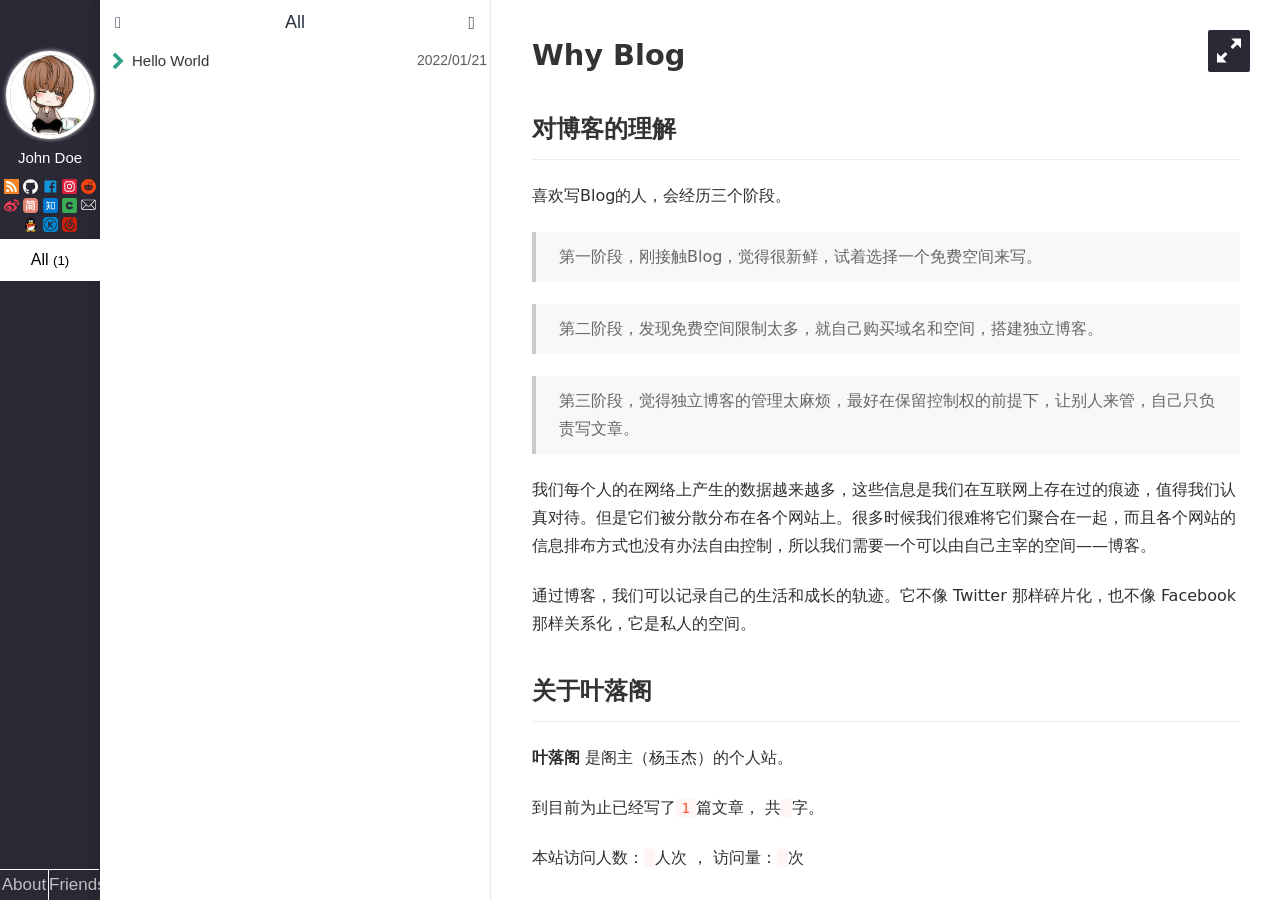
==== commit 1932c276: "Site updated: 2022-01-21 15:14:28" ====
--- a/index.html
+++ b/index.html
@@ -1,739 +1,566 @@
 <!DOCTYPE html>
-
-
-
-  
-
-
-<html class="theme-next muse use-motion" lang="en">
-<head><meta name="generator" content="Hexo 3.9.0">
-  <meta charset="UTF-8">
-<meta http-equiv="X-UA-Compatible" content="IE=edge">
-<meta name="viewport" content="width=device-width, initial-scale=1, maximum-scale=1">
-<meta name="theme-color" content="#222">
-
-
-
-
-
-
-
-
-
-<meta http-equiv="Cache-Control" content="no-transform">
-<meta http-equiv="Cache-Control" content="no-siteapp">
-
-
-
-
-
-
-
-
-
-
-
-
-
-
-
-
-  
-  
-  <link href="/lib/fancybox/source/jquery.fancybox.css?v=2.1.5" rel="stylesheet" type="text/css">
-
-
-
-
-
-
-
-<link href="/lib/font-awesome/css/font-awesome.min.css?v=4.6.2" rel="stylesheet" type="text/css">
-
-<link href="/css/main.css?v=5.1.4" rel="stylesheet" type="text/css">
-
-
-  <link rel="apple-touch-icon" sizes="180x180" href="/images/apple-touch-icon-next.png?v=5.1.4">
-
-
-  <link rel="icon" type="image/png" sizes="32x32" href="/images/favicon-32x32-next.png?v=5.1.4">
-
-
-  <link rel="icon" type="image/png" sizes="16x16" href="/images/favicon-16x16-next.png?v=5.1.4">
-
-
-  <link rel="mask-icon" href="/images/logo.svg?v=5.1.4" color="#222">
-
-
-
-
-
-  <meta name="keywords" content="Hexo, NexT">
-
-
-
-
-
-
-
-
-
-
-<meta property="og:type" content="website">
-<meta property="og:title" content="wybBlog">
-<meta property="og:url" content="http://yoursite.com/index.html">
-<meta property="og:site_name" content="wybBlog">
-<meta property="og:locale" content="en">
+<html>
+<head>
+  <meta charset="utf-8">
+  <title>Hexo</title>
+  <meta name="keywords" content="">
+  <meta name="description" content="Hexo">
+    <meta name="viewport" content="width=device-width, initial-scale=1, maximum-scale=1">
+<meta name="description" content="Welcome to Hexo! This is your very first post. Check documentation for more info. If you get any problems when using Hexo, you can find the answer in troubleshooting or you can ask me on GitHub. Quick">
+<meta property="og:type" content="article">
+<meta property="og:title" content="Hello World">
+<meta property="og:url" content="http://example.com/2022/01/21/hello-world/index.html">
+<meta property="og:site_name" content="Hexo">
+<meta property="og:description" content="Welcome to Hexo! This is your very first post. Check documentation for more info. If you get any problems when using Hexo, you can find the answer in troubleshooting or you can ask me on GitHub. Quick">
+<meta property="og:locale" content="en_US">
+<meta property="article:published_time" content="2022-01-21T06:07:16.028Z">
+<meta property="article:modified_time" content="2022-01-21T06:07:16.028Z">
+<meta property="article:author" content="John Doe">
 <meta name="twitter:card" content="summary">
-<meta name="twitter:title" content="wybBlog">
-
-
-
-<script type="text/javascript" id="hexo.configurations">
-  var NexT = window.NexT || {};
-  var CONFIG = {
-    root: '/',
-    scheme: 'Muse',
-    version: '5.1.4',
-    sidebar: {"position":"left","display":"post","offset":12,"b2t":false,"scrollpercent":false,"onmobile":false},
-    fancybox: true,
-    tabs: true,
-    motion: {"enable":true,"async":false,"transition":{"post_block":"fadeIn","post_header":"slideDownIn","post_body":"slideDownIn","coll_header":"slideLeftIn","sidebar":"slideUpIn"}},
-    duoshuo: {
-      userId: '0',
-      author: 'Author'
-    },
-    algolia: {
-      applicationID: '',
-      apiKey: '',
-      indexName: '',
-      hits: {"per_page":10},
-      labels: {"input_placeholder":"Search for Posts","hits_empty":"We didn't find any results for the search: ${query}","hits_stats":"${hits} results found in ${time} ms"}
-    }
-  };
+
+
+<link rel="icon" href="/img/avatar.jpg">
+
+<link href="/css/style.css?v=1.1.0" rel="stylesheet">
+
+<link href="/css/hl_theme/atom-light.css?v=1.1.0" rel="stylesheet">
+
+<link href="//cdn.jsdelivr.net/npm/animate.css@4.1.0/animate.min.css" rel="stylesheet">
+
+<script src="//cdn.jsdelivr.net/npm/jquery@3.5.1/dist/jquery.min.js"></script>
+<script src="/js/titleTip.js?v=1.1.0" ></script>
+
+<script src="//cdn.jsdelivr.net/npm/highlightjs@9.16.2/highlight.pack.min.js"></script>
+<script>
+    hljs.initHighlightingOnLoad();
 </script>
 
-
-
-  <link rel="canonical" href="http://yoursite.com/">
-
-
-
-
-
-  <title>wybBlog</title>
-  
-
-
-
-
-
-
-
-
-</head>
-
-<body itemscope itemtype="http://schema.org/WebPage" lang="en">
-
-  
-  
-    
-  
-
-  <div class="container sidebar-position-left 
-  page-home">
-    <div class="headband"></div>
-
-    <header id="header" class="header" itemscope itemtype="http://schema.org/WPHeader">
-      <div class="header-inner"><div class="site-brand-wrapper">
-  <div class="site-meta ">
-    
-
-    <div class="custom-logo-site-title">
-      <a href="/" class="brand" rel="start">
-        <span class="logo-line-before"><i></i></span>
-        <span class="site-title">wybBlog</span>
-        <span class="logo-line-after"><i></i></span>
-      </a>
-    </div>
-      
-        <p class="site-subtitle"></p>
-      
-  </div>
-
-  <div class="site-nav-toggle">
-    <button>
-      <span class="btn-bar"></span>
-      <span class="btn-bar"></span>
-      <span class="btn-bar"></span>
-    </button>
-  </div>
-</div>
-
-<nav class="site-nav">
-  
-
-  
-    <ul id="menu" class="menu">
-      
-        
-        <li class="menu-item menu-item-home">
-          <a href="/" rel="section">
-            
-              <i class="menu-item-icon fa fa-fw fa-home"></i> <br>
-            
-            Home
-          </a>
-        </li>
-      
-        
-        <li class="menu-item menu-item-archives">
-          <a href="/archives/" rel="section">
-            
-              <i class="menu-item-icon fa fa-fw fa-archive"></i> <br>
-            
-            Archives
-          </a>
-        </li>
-      
-
-      
-    </ul>
-  
-
-  
-</nav>
-
-
-
- </div>
-    </header>
-
-    <main id="main" class="main">
-      <div class="main-inner">
-        <div class="content-wrap">
-          <div id="content" class="content">
-            
-  <section id="posts" class="posts-expand">
-    
-      
-
-  
-
-  
-  
-  
-
-  <article class="post post-type-normal" itemscope itemtype="http://schema.org/Article">
-  
-  
-  
-  <div class="post-block">
-    <link itemprop="mainEntityOfPage" href="http://yoursite.com/2019/08/20/11/">
-
-    <span hidden itemprop="author" itemscope itemtype="http://schema.org/Person">
-      <meta itemprop="name" content="John Doe">
-      <meta itemprop="description" content>
-      <meta itemprop="image" content="/images/avatar.gif">
-    </span>
-
-    <span hidden itemprop="publisher" itemscope itemtype="http://schema.org/Organization">
-      <meta itemprop="name" content="wybBlog">
-    </span>
-
-    
-      <header class="post-header">
-
-        
-        
-          <h1 class="post-title" itemprop="name headline">
-                
-                <a class="post-title-link" href="/2019/08/20/11/" itemprop="url">11</a></h1>
-        
-
-        <div class="post-meta">
-          <span class="post-time">
-            
-              <span class="post-meta-item-icon">
-                <i class="fa fa-calendar-o"></i>
-              </span>
-              
-                <span class="post-meta-item-text">Posted on</span>
-              
-              <time title="Post created" itemprop="dateCreated datePublished" datetime="2019-08-20T12:00:09+08:00">
-                2019-08-20
-              </time>
-            
-
-            
-
-            
-          </span>
-
-          
-
-          
-            
-          
-
-          
-          
-
-          
-
-          
-
-          
-
-        </div>
-      </header>
-    
-
-    
-    
-    
-    <div class="post-body" itemprop="articleBody">
-
-      
-      
-
-      
-        
-          
-            
-          
-        
-      
-    </div>
-    
-    
-    
-
-    
-
-    
-
-    
-
-    <footer class="post-footer">
-      
-
-      
-
-      
-
-      
-      
-        <div class="post-eof"></div>
-      
-    </footer>
-  </div>
-  
-  
-  
-  </article>
-
-
-    
-      
-
-  
-
-  
-  
-  
-
-  <article class="post post-type-normal" itemscope itemtype="http://schema.org/Article">
-  
-  
-  
-  <div class="post-block">
-    <link itemprop="mainEntityOfPage" href="http://yoursite.com/2019/08/19/hello-world/">
-
-    <span hidden itemprop="author" itemscope itemtype="http://schema.org/Person">
-      <meta itemprop="name" content="John Doe">
-      <meta itemprop="description" content>
-      <meta itemprop="image" content="/images/avatar.gif">
-    </span>
-
-    <span hidden itemprop="publisher" itemscope itemtype="http://schema.org/Organization">
-      <meta itemprop="name" content="wybBlog">
-    </span>
-
-    
-      <header class="post-header">
-
-        
-        
-          <h1 class="post-title" itemprop="name headline">
-                
-                <a class="post-title-link" href="/2019/08/19/hello-world/" itemprop="url">Hello World</a></h1>
-        
-
-        <div class="post-meta">
-          <span class="post-time">
-            
-              <span class="post-meta-item-icon">
-                <i class="fa fa-calendar-o"></i>
-              </span>
-              
-                <span class="post-meta-item-text">Posted on</span>
-              
-              <time title="Post created" itemprop="dateCreated datePublished" datetime="2019-08-19T19:18:09+08:00">
-                2019-08-19
-              </time>
-            
-
-            
-
-            
-          </span>
-
-          
-
-          
-            
-          
-
-          
-          
-
-          
-
-          
-
-          
-
-        </div>
-      </header>
-    
-
-    
-    
-    
-    <div class="post-body" itemprop="articleBody">
-
-      
-      
-
-      
-        
-          
-            <p>Welcome to <a href="https://hexo.io/" target="_blank" rel="noopener">Hexo</a>! This is your very first post. Check <a href="https://hexo.io/docs/" target="_blank" rel="noopener">documentation</a> for more info. If you get any problems when using Hexo, you can find the answer in <a href="https://hexo.io/docs/troubleshooting.html" target="_blank" rel="noopener">troubleshooting</a> or you can ask me on <a href="https://github.com/hexojs/hexo/issues" target="_blank" rel="noopener">GitHub</a>.</p>
-<h2 id="Quick-Start"><a href="#Quick-Start" class="headerlink" title="Quick Start"></a>Quick Start</h2><h3 id="Create-a-new-post"><a href="#Create-a-new-post" class="headerlink" title="Create a new post"></a>Create a new post</h3><figure class="highlight bash"><table><tr><td class="gutter"><pre><span class="line">1</span><br></pre></td><td class="code"><pre><span class="line">$ hexo new <span class="string">"My New Post"</span></span><br></pre></td></tr></table></figure>
-
-<p>More info: <a href="https://hexo.io/docs/writing.html" target="_blank" rel="noopener">Writing</a></p>
-<h3 id="Run-server"><a href="#Run-server" class="headerlink" title="Run server"></a>Run server</h3><figure class="highlight bash"><table><tr><td class="gutter"><pre><span class="line">1</span><br></pre></td><td class="code"><pre><span class="line">$ hexo server</span><br></pre></td></tr></table></figure>
-
-<p>More info: <a href="https://hexo.io/docs/server.html" target="_blank" rel="noopener">Server</a></p>
-<h3 id="Generate-static-files"><a href="#Generate-static-files" class="headerlink" title="Generate static files"></a>Generate static files</h3><figure class="highlight bash"><table><tr><td class="gutter"><pre><span class="line">1</span><br></pre></td><td class="code"><pre><span class="line">$ hexo generate</span><br></pre></td></tr></table></figure>
-
-<p>More info: <a href="https://hexo.io/docs/generating.html" target="_blank" rel="noopener">Generating</a></p>
-<h3 id="Deploy-to-remote-sites"><a href="#Deploy-to-remote-sites" class="headerlink" title="Deploy to remote sites"></a>Deploy to remote sites</h3><figure class="highlight bash"><table><tr><td class="gutter"><pre><span class="line">1</span><br></pre></td><td class="code"><pre><span class="line">$ hexo deploy</span><br></pre></td></tr></table></figure>
-
-<p>More info: <a href="https://hexo.io/docs/deployment.html" target="_blank" rel="noopener">Deployment</a></p>
-
-          
-        
-      
-    </div>
-    
-    
-    
-
-    
-
-    
-
-    
-
-    <footer class="post-footer">
-      
-
-      
-
-      
-
-      
-      
-        <div class="post-eof"></div>
-      
-    </footer>
-  </div>
-  
-  
-  
-  </article>
-
-
-    
-  </section>
-
-  
-
-
-          </div>
-          
-
-
-          
-
-        </div>
-        
-          
-  
-  <div class="sidebar-toggle">
-    <div class="sidebar-toggle-line-wrap">
-      <span class="sidebar-toggle-line sidebar-toggle-line-first"></span>
-      <span class="sidebar-toggle-line sidebar-toggle-line-middle"></span>
-      <span class="sidebar-toggle-line sidebar-toggle-line-last"></span>
-    </div>
-  </div>
-
-  <aside id="sidebar" class="sidebar">
-    
-    <div class="sidebar-inner">
-
-      
-
-      
-
-      <section class="site-overview-wrap sidebar-panel sidebar-panel-active">
-        <div class="site-overview">
-          <div class="site-author motion-element" itemprop="author" itemscope itemtype="http://schema.org/Person">
-            
-              <p class="site-author-name" itemprop="name">John Doe</p>
-              <p class="site-description motion-element" itemprop="description"></p>
-          </div>
-
-          <nav class="site-state motion-element">
-
-            
-              <div class="site-state-item site-state-posts">
-              
-                <a href="/archives/">
-              
-                  <span class="site-state-item-count">2</span>
-                  <span class="site-state-item-name">posts</span>
-                </a>
-              </div>
-            
-
-            
-
-            
-
-          </nav>
-
-          
-
-          
-
-          
-          
-
-          
-          
-
-          
-
-        </div>
-      </section>
-
-      
-
-      
-
-    </div>
-  </aside>
-
-
-        
-      </div>
-    </main>
-
-    <footer id="footer" class="footer">
-      <div class="footer-inner">
-        <div class="copyright">&copy; <span itemprop="copyrightYear">2019</span>
-  <span class="with-love">
-    <i class="fa fa-user"></i>
-  </span>
-  <span class="author" itemprop="copyrightHolder">John Doe</span>
-
-  
-</div>
-
-
-  <div class="powered-by">Powered by <a class="theme-link" target="_blank" href="https://hexo.io">Hexo</a></div>
-
-
-
-  <span class="post-meta-divider">|</span>
-
-
-
-  <div class="theme-info">Theme &mdash; <a class="theme-link" target="_blank" href="https://github.com/iissnan/hexo-theme-next">NexT.Muse</a> v5.1.4</div>
-
-
-
-
-        
-
-
-
-
-
-
-
-        
-      </div>
-    </footer>
-
-    
-      <div class="back-to-top">
-        <i class="fa fa-arrow-up"></i>
-        
-      </div>
-    
-
-    
-
-  </div>
-
-  
-
-<script type="text/javascript">
-  if (Object.prototype.toString.call(window.Promise) !== '[object Function]') {
-    window.Promise = null;
-  }
+<script src="//cdn.jsdelivr.net/npm/nprogress@0.2.0/nprogress.min.js"></script>
+
+
+
+<script src="//cdn.jsdelivr.net/npm/jquery.cookie@1.4.1/jquery.cookie.min.js" ></script>
+
+<script src="/js/iconfont.js?v=1.1.0" ></script>
+
+<meta name="generator" content="Hexo 6.0.0"></head>
+<div style="display: none">
+  <input class="theme_disqus_on" value="false">
+  <input class="theme_preload_comment" value="">
+  <input class="theme_blog_path" value="">
+  <input id="theme_shortcut" value="true" />
+  <input id="theme_highlight_on" value="true" />
+  <input id="theme_code_copy" value="true" />
+</div>
+
+
+
+<body>
+<aside class="nav mobile">
+    <div class="nav-left">
+        <a href="/"
+   class="avatar_target">
+    <img class="avatar"
+         src="/img/avatar.jpg"/>
+</a>
+<div class="author">
+    <span>John Doe</span>
+</div>
+
+<div class="icon">
+    
+        
+            <a title="rss"
+               href="/atom.xml"
+               target="_blank">
+                
+                    <svg class="iconfont-svg" aria-hidden="true">
+                        <use xlink:href="#icon-rss"></use>
+                    </svg>
+                
+            </a>
+        
+    
+        
+            <a title="github"
+               href="https://github.com/yelog"
+               target="_blank">
+                
+                    <svg class="iconfont-svg" aria-hidden="true">
+                        <use xlink:href="#icon-github"></use>
+                    </svg>
+                
+            </a>
+        
+    
+        
+            <a title="facebook"
+               href="https://www.facebook.com/faker.tops"
+               target="_blank">
+                
+                    <svg class="iconfont-svg" aria-hidden="true">
+                        <use xlink:href="#icon-facebook"></use>
+                    </svg>
+                
+            </a>
+        
+    
+        
+    
+        
+    
+        
+            <a title="instagram"
+               href="https://www.facebook.com/faker.tops"
+               target="_blank">
+                
+                    <svg class="iconfont-svg" aria-hidden="true">
+                        <use xlink:href="#icon-instagram"></use>
+                    </svg>
+                
+            </a>
+        
+    
+        
+            <a title="reddit"
+               href="https://www.reddit.com/user/yelog/"
+               target="_blank">
+                
+                    <svg class="iconfont-svg" aria-hidden="true">
+                        <use xlink:href="#icon-reddit"></use>
+                    </svg>
+                
+            </a>
+        
+    
+        
+            <a title="weibo"
+               href="http://weibo.com/u/2307534817"
+               target="_blank">
+                
+                    <svg class="iconfont-svg" aria-hidden="true">
+                        <use xlink:href="#icon-weibo"></use>
+                    </svg>
+                
+            </a>
+        
+    
+        
+            <a title="jianshu"
+               href="https://www.jianshu.com/u/ff56736de7cf"
+               target="_blank">
+                
+                    <svg class="iconfont-svg" aria-hidden="true">
+                        <use xlink:href="#icon-jianshu"></use>
+                    </svg>
+                
+            </a>
+        
+    
+        
+            <a title="zhihu"
+               href="https://www.zhihu.com/people/jaytp/activities"
+               target="_blank">
+                
+                    <svg class="iconfont-svg" aria-hidden="true">
+                        <use xlink:href="#icon-zhihu"></use>
+                    </svg>
+                
+            </a>
+        
+    
+        
+    
+        
+            <a title="oschina"
+               href="https://my.oschina.net/yelog"
+               target="_blank">
+                
+                    <svg class="iconfont-svg" aria-hidden="true">
+                        <use xlink:href="#icon-oschina"></use>
+                    </svg>
+                
+            </a>
+        
+    
+        
+    
+        
+            <a title="email"
+               href="mailto:jaytp@qq.com"
+               target="_blank">
+                
+                    <svg class="iconfont-svg" aria-hidden="true">
+                        <use xlink:href="#icon-email"></use>
+                    </svg>
+                
+            </a>
+        
+    
+        
+            <a title="qq"
+               href="http://wpa.qq.com/msgrd?v=3&uin=872336115&site=qq&menu=yes"
+               target="_blank">
+                
+                    <svg class="iconfont-svg" aria-hidden="true">
+                        <use xlink:href="#icon-qq"></use>
+                    </svg>
+                
+            </a>
+        
+    
+        
+            <a title="kugou"
+               href="https://www.kugou.com/"
+               target="_blank">
+                
+                    <svg class="iconfont-svg" aria-hidden="true">
+                        <use xlink:href="#icon-kugou"></use>
+                    </svg>
+                
+            </a>
+        
+    
+        
+            <a title="neteasemusic"
+               href="https://music.163.com/#/user/home?id=88151013"
+               target="_blank">
+                
+                    <svg class="iconfont-svg" aria-hidden="true">
+                        <use xlink:href="#icon-neteasemusic"></use>
+                    </svg>
+                
+            </a>
+        
+    
+</div>
+
+
+
+
+<ul>
+    <li>
+        <div class="all active" data-rel="All">All
+            
+                <small>(1)</small>
+            
+        </div>
+    </li>
+    
+</ul>
+<div class="left-bottom">
+    <div class="menus">
+        
+            
+            
+            
+    </div>
+    <div>
+        
+            <a class="about  hasFriend  site_url"
+               
+               href="/about">About</a>
+        
+        <a style="width: 50%"
+                
+                                           class="friends">Friends</a>
+        
+    </div>
+</div>
+<input type="hidden" id="yelog_site_posts_number" value="1">
+
+<div style="display: none">
+    <span id="busuanzi_value_site_uv"></span>
+    <span id="busuanzi_value_site_pv"></span>
+</div>
+
+    </div>
+    <div class="nav-right">
+        <div class="friends-area">
+    <div class="friends-title">
+        Links
+        <i class="iconfont icon-left"></i>
+    </div>
+    <div class="friends-content">
+        <ul>
+            
+            <li><a target="_blank" href="http://yelog.org/">叶落阁</a></li>
+            
+        </ul>
+    </div>
+</div>
+        <div class="title-list">
+    <div class="right-top">
+        <div id="default-panel">
+            <i class="iconfont icon-search" data-title="搜索 快捷键 i"></i>
+            <div class="right-title">All</div>
+            <i class="iconfont icon-file-tree" data-title="切换到大纲视图 快捷键 w"></i>
+        </div>
+        <div id="search-panel">
+            <i class="iconfont icon-left" data-title="返回"></i>
+            <input id="local-search-input" autocomplete="off"/>
+            <label class="border-line" for="input"></label>
+            <i class="iconfont icon-case-sensitive" data-title="大小写敏感"></i>
+            <i class="iconfont icon-tag" data-title="标签"></i>
+        </div>
+        <div id="outline-panel" style="display: none">
+            <div class="right-title">大纲</div>
+            <i class="iconfont icon-list" data-title="切换到文章列表"></i>
+        </div>
+    </div>
+
+    <div class="tags-list">
+    <input id="tag-search" />
+    <div class="tag-wrapper">
+        
+    </div>
+
+</div>
+
+    
+    <nav id="title-list-nav">
+        
+        <a  class="All "
+           href="/2022/01/21/hello-world/"
+           data-tag=""
+           data-author="" >
+            <span class="post-title" title="Hello World">Hello World</span>
+            <span class="post-date" title="2022-01-21 14:07:16">2022/01/21</span>
+        </a>
+        
+        <div id="no-item-tips">
+
+        </div>
+    </nav>
+    <div id="outline-list">
+    </div>
+</div>
+
+    </div>
+    <div class="hide-list">
+        <div class="semicircle" data-title="切换全屏 快捷键 s">
+            <div class="brackets first"><</div>
+            <div class="brackets">&gt;</div>
+        </div>
+    </div>
+</aside>
+<div id="post" class="index">
+    <div class="pjax">
+        <article class="index">
+            <div class="toc-ref">
+    
+        <ol class="toc"><li class="toc-item toc-level-1"><a class="toc-link" href="#Why-Blog"><span class="toc-text">Why Blog</span></a><ol class="toc-child"><li class="toc-item toc-level-2"><a class="toc-link" href="#%E5%AF%B9%E5%8D%9A%E5%AE%A2%E7%9A%84%E7%90%86%E8%A7%A3"><span class="toc-text">对博客的理解</span></a></li><li class="toc-item toc-level-2"><a class="toc-link" href="#%E5%85%B3%E4%BA%8E%E5%8F%B6%E8%90%BD%E9%98%81"><span class="toc-text">关于叶落阁</span></a></li><li class="toc-item toc-level-2"><a class="toc-link" href="#%E5%8D%9A%E5%AE%A2%E5%B9%B3%E5%8F%B0"><span class="toc-text">博客平台</span></a></li></ol></li></ol>
+    
+<style>
+    .left-col .switch-btn,
+    .left-col .switch-area {
+        display: none;
+    }
+    .toc-level-3 i,
+    .toc-level-3 ol {
+        display: none !important;
+    }
+</style>
+</div>
+            <h1 id="Why-Blog"><a href="#Why-Blog" class="headerlink" title="Why Blog"></a>Why Blog</h1><h2 id="对博客的理解"><a href="#对博客的理解" class="headerlink" title="对博客的理解"></a>对博客的理解</h2><p>喜欢写Blog的人，会经历三个阶段。</p>
+<blockquote>
+<p>第一阶段，刚接触Blog，觉得很新鲜，试着选择一个免费空间来写。</p>
+</blockquote>
+<blockquote>
+<p>第二阶段，发现免费空间限制太多，就自己购买域名和空间，搭建独立博客。</p>
+</blockquote>
+<blockquote>
+<p>第三阶段，觉得独立博客的管理太麻烦，最好在保留控制权的前提下，让别人来管，自己只负责写文章。</p>
+</blockquote>
+<p>我们每个人的在网络上产生的数据越来越多，这些信息是我们在互联网上存在过的痕迹，值得我们认真对待。但是它们被分散分布在各个网站上。很多时候我们很难将它们聚合在一起，而且各个网站的信息排布方式也没有办法自由控制，所以我们需要一个可以由自己主宰的空间——博客。</p>
+<p>通过博客，我们可以记录自己的生活和成长的轨迹。它不像 Twitter 那样碎片化，也不像 Facebook 那样关系化，它是私人的空间。</p>
+<h2 id="关于叶落阁"><a href="#关于叶落阁" class="headerlink" title="关于叶落阁"></a>关于叶落阁</h2><p><strong>叶落阁</strong> 是阁主（杨玉杰）的个人站。</p>
+<p>到目前为止已经写了<code class="article_number"></code>篇文章， 共<code class="site_word_count"></code>字。</p>
+<p>本站访问人数：<code class="site_uv"></code>人次 ， 访问量：<code class="site_pv"></code>次</p>
+<h2 id="博客平台"><a href="#博客平台" class="headerlink" title="博客平台"></a>博客平台</h2><p>这个博客通过 <a target="_blank" rel="noopener" href="https://hexo.io/">Hexo</a> 生成，部署在 <a target="_blank" rel="noopener" href="https://pages.github.com/">GitHub Pages</a>主题 <a target="_blank" rel="noopener" href="https://github.com/yelog/hexo-theme-3-hexo">3-hexo</a> 已经在github上开源</p>
+<p><code>3-hexo</code> 主题使用交流可以加 Q群: <a target="_blank" href="//shang.qq.com/wpa/qunwpa?idkey=e8cf083cc097141eaf323396f1766809b8e90ff00c67bb441898f672892f6904"><img data-ignore border="0" src="//pub.idqqimg.com/wpa/images/group.png" alt="3-hexo使用交流" title="3-hexo使用交流"></a></p>
+<p>主要功能：</p>
+<ul>
+<li>搜索支持文章标题、标签(#标签)、作者(@作者)</li>
+<li>pad/手机等移动端适配</li>
+<li>页面全局快捷键 <a target="_blank" rel="noopener" href='http://yelog.org/2017/03/24/3-hexo-shortcuts/'>3-hexo快捷键说明</a></li>
+</ul>
+
+        </article>
+        
+        <p>
+            <a  class="dashang" onclick="dashangToggle()">赏</a>
+        </p>
+        
+        
+    </div>
+    <div class="copyright">
+        <p class="footer-entry">
+    ©2016-2020 Yelog
+</p>
+<p class="footer-entry">Built with <a href="https://hexo.io/" target="_blank">Hexo</a> and <a href="https://github.com/yelog/hexo-theme-3-hexo" target="_blank">3-hexo</a> theme</p>
+
+    </div>
+</div>
+<div class="full-toc">
+    <button class="full" data-title="切换全屏 快捷键 s"><span class="min "></span></button>
+<a class="" id="rocket" ></a>
+
+</div>
+
+<div class="hide_box" onclick="dashangToggle()"></div>
+<div class="shang_box">
+    <a class="shang_close"  onclick="dashangToggle()">×</a>
+    <div class="shang_tit">
+        <p>Help us with donation</p>
+    </div>
+    <div class="shang_payimg">
+        <div class="pay_img">
+            <img src="/img/alipay.jpg" class="alipay" title="扫码支持">
+            <img src="/img/weixin.jpg" class="weixin" title="扫码支持">
+        </div>
+    </div>
+    <div class="shang_payselect">
+        <span><label><input type="radio" name="pay" checked value="alipay">alipay</label></span><span><label><input type="radio" name="pay" value="weixin">weixin</label></span>
+    </div>
+</div>
+
+
+</body>
+<script src="/js/jquery.pjax.js?v=1.1.0" ></script>
+
+<script src="/js/script.js?v=1.1.0" ></script>
+<script>
+    var img_resize = 'default';
+    function initArticle() {
+        /*渲染对应的表格样式*/
+        
+            $("#post .pjax table").addClass("green_title");
+        
+
+        /*渲染打赏样式*/
+        
+        $("input[name=pay]").on("click", function () {
+            if($("input[name=pay]:checked").val()=="weixin"){
+                $(".shang_box .shang_payimg .pay_img").addClass("weixin_img");
+            } else {
+                $(".shang_box .shang_payimg .pay_img").removeClass("weixin_img");
+            }
+        })
+        
+
+        /*高亮代码块行号*/
+        
+
+        /*访问数量*/
+        
+        $.getScript("//busuanzi.ibruce.info/busuanzi/2.3/busuanzi.pure.mini.js");
+        
+
+        /*代码高亮，行号对齐*/
+        $('.pre-numbering').css('line-height',$('.has-numbering').css('line-height'));
+
+        
+        
+    }
+
+    /*打赏页面隐藏与展示*/
+    
+    function dashangToggle() {
+        $(".shang_box").fadeToggle();
+        $(".hide_box").fadeToggle();
+    }
+    
+
 </script>
 
-
-
-
-
-
-
-
-
-  
-
-
-
-
-
-
-
-
-
-
-
-
-  
-  
-    <script type="text/javascript" src="/lib/jquery/index.js?v=2.1.3"></script>
-  
-
-  
-  
-    <script type="text/javascript" src="/lib/fastclick/lib/fastclick.min.js?v=1.0.6"></script>
-  
-
-  
-  
-    <script type="text/javascript" src="/lib/jquery_lazyload/jquery.lazyload.js?v=1.9.7"></script>
-  
-
-  
-  
-    <script type="text/javascript" src="/lib/velocity/velocity.min.js?v=1.2.1"></script>
-  
-
-  
-  
-    <script type="text/javascript" src="/lib/velocity/velocity.ui.min.js?v=1.2.1"></script>
-  
-
-  
-  
-    <script type="text/javascript" src="/lib/fancybox/source/jquery.fancybox.pack.js?v=2.1.5"></script>
-  
-
-
-  
-
-
-  <script type="text/javascript" src="/js/src/utils.js?v=5.1.4"></script>
-
-  <script type="text/javascript" src="/js/src/motion.js?v=5.1.4"></script>
-
-
-
-  
-  
-
-  
-
-  
-
-
-  <script type="text/javascript" src="/js/src/bootstrap.js?v=5.1.4"></script>
-
-
-
-  
-
-
-  
-
-
-
-
-	
-
-
-
-
-
-  
-
-
-
-
-
-  
-
-
-
-
-
-
-
-
-
-
-
-
-  
-
-
-
-
-
-  
-
-  
-
-  
-
-  
-  
-
-  
-
-  
-
-  
-
-</body>
+<!--加入行号的高亮代码块样式-->
+
+<!--自定义样式设置-->
+<style>
+    
+    
+    .nav {
+        width: 542px;
+    }
+    .nav.fullscreen {
+        margin-left: -542px;
+    }
+    .nav-left {
+        width: 120px;
+    }
+    
+    
+    @media screen and (max-width: 1468px) {
+        .nav {
+            width: 492px;
+        }
+        .nav.fullscreen {
+            margin-left: -492px;
+        }
+        .nav-left {
+            width: 100px;
+        }
+    }
+    
+    
+    @media screen and (max-width: 1024px) {
+        .nav {
+            width: 492px;
+            margin-left: -492px
+        }
+        .nav.fullscreen {
+            margin-left: 0;
+        }
+    }
+    
+    @media screen and (max-width: 426px) {
+        .nav {
+            width: 100%;
+        }
+        .nav-left {
+            width: 100%;
+        }
+    }
+    
+    
+    .nav-right .title-list nav a .post-title, .nav-right .title-list #local-search-result a .post-title {
+        color: #383636;
+    }
+    
+    
+    .nav-right .title-list nav a .post-date, .nav-right .title-list #local-search-result a .post-date {
+        color: #5e5e5f;
+    }
+    
+    
+    .nav-right nav a.hover, #local-search-result a.hover{
+        background-color: #e2e0e0;
+    }
+    
+    
+
+    /*列表样式*/
+    
+
+    /* 背景图样式 */
+    
+    
+
+
+    /*引用块样式*/
+    
+
+    /*文章列表背景图*/
+    
+
+    
+</style>
+
+
+
+
+
+
+
 </html>
--- a/css/style.css
+++ b/css/style.css
@@ -0,0 +1,2062 @@
+#comments {
+  padding: 2.5em;
+  background: #fff;
+}
+#comments .comment-bar {
+  display: block;
+  cursor: pointer;
+  background: rgba(255,255,255,0.3);
+  padding: 0.5rem;
+  -webkit-box-shadow: 3px 2px 8px rgba(0,0,0,0.07);
+  box-shadow: 3px 2px 8px rgba(0,0,0,0.07);
+  text-align: center;
+  font-size: 2rem;
+}
+#comments .comment-bar a {
+  display: inline-block;
+  width: 3em;
+  text-decoration: none;
+  outline-width: 0;
+  color: #258fb8;
+  outline: none;
+}
+#comments .comment-bar a .fa.pulse {
+  -webkit-animation-name: pulse;
+  animation-name: pulse;
+}
+#comments .comment-bar a .fa.animated {
+  -webkit-animation-duration: 1s;
+  animation-duration: 1s;
+  -webkit-animation-fill-mode: both;
+  animation-fill-mode: both;
+}
+#comments .comment-bar a .fa.animated.infinite {
+  -webkit-animation-iteration-count: infinite;
+  animation-iteration-count: infinite;
+}
+#comments .comment-bar a .fa:before {
+  content: "\f27b";
+}
+#comments .comment-bar a .fa.fa-spinner {
+  display: none;
+}
+.shang_box {
+  width: 540px;
+  height: 450px;
+  padding: 10px;
+  background-color: #3f3f3f;
+  -webkit-border-radius: 10px;
+  border-radius: 10px;
+  position: fixed;
+  z-index: 41;
+  left: 50%;
+  top: 50%;
+  margin-left: -280px;
+  margin-top: -225px;
+  border: 1px dotted #000;
+  display: none;
+}
+.shang_box .shang_close {
+  position: absolute;
+  display: inline-block;
+  font-weight: 200;
+  font-size: 50px;
+  right: 19px;
+  outline: none;
+  text-shadow: none;
+  color: #4094c7;
+}
+.shang_box .shang_tit {
+  width: 100%;
+  font-family: Roboto, "Roboto", serif;
+  height: 75px;
+  text-align: center;
+  line-height: 66px;
+  color: #fff;
+  font-size: 30px;
+  margin-top: 7px;
+  margin-right: 2px;
+}
+.shang_box .shang_payimg {
+  width: 255px;
+  height: 255px;
+  padding: 10px;
+  border: 6px solid #4094c7;
+  margin: 0 auto;
+  -webkit-border-radius: 3px;
+  border-radius: 3px;
+  overflow: hidden;
+}
+.shang_box .shang_payimg .pay_img {
+  width: 535px;
+  vertical-align: middle;
+  transition: margin-left 0.5s;
+}
+.shang_box .shang_payimg .pay_img.weixin_img {
+  margin-left: -280px;
+}
+.shang_box .shang_payimg .pay_img img {
+  width: 255px;
+}
+.shang_box .shang_payimg .pay_img img.weixin {
+  margin: auto 0 auto 16px;
+  display: block;
+  float: right;
+}
+.shang_box .shang_payselect {
+  font-size: 20px;
+  color: #fff;
+  text-align: center;
+  margin: 0 auto;
+  margin-top: 20px;
+  height: 60px;
+  width: 320px;
+}
+.shang_box .shang_payselect input[type=radio],
+.shang_box .shang_payselect label {
+  cursor: pointer;
+}
+.hide_box {
+  z-index: 40;
+  background: #000;
+  opacity: 0.5;
+  -moz-opacity: 0.5;
+  left: 0;
+  top: 0;
+  bottom: 0;
+  right: 0;
+  height: 100%;
+  width: 100%;
+  position: fixed;
+  display: none;
+}
+@-webkit-keyframes fadeIns {
+  from {
+    -webkit-transform: translateY(30px);
+    opacity: 0;
+  }
+  to {
+    -webkit-transform: translateY(0);
+    opacity: 1;
+  }
+}
+@-moz-keyframes fadeIns {
+  from {
+    -moz-transform: translateY(30px);
+    opacity: 0;
+  }
+  to {
+    -moz-transform: translateY(0);
+    opacity: 1;
+  }
+}
+@-ms-keyframes fadeIns {
+  from {
+    -ms-transform: translateY(30px);
+    opacity: 0;
+  }
+  to {
+    -ms-transform: translateY(0);
+    opacity: 1;
+  }
+}
+@-o-keyframes fadeIns {
+  from {
+    -o-transform: translateY(30px);
+    opacity: 0;
+  }
+  to {
+    -o-transform: translateY(0);
+    opacity: 1;
+  }
+}
+@-webkit-keyframes fadeOuts {
+  from {
+    -webkit-transform: translateY(0);
+    opacity: 1;
+  }
+  to {
+    -webkit-transform: translateY(-30px);
+    opacity: 0;
+  }
+}
+@-moz-keyframes fadeOuts {
+  from {
+    -moz-transform: translateY(0);
+    opacity: 1;
+  }
+  to {
+    -moz-transform: translateY(-30px);
+    opacity: 0;
+  }
+}
+@-ms-keyframes fadeOuts {
+  from {
+    -ms-transform: translateY(0);
+    opacity: 1;
+  }
+  to {
+    -ms-transform: translateY(-30px);
+    opacity: 0;
+  }
+}
+@-o-keyframes fadeOuts {
+  from {
+    -o-transform: translateY(0);
+    opacity: 1;
+  }
+  to {
+    -o-transform: translateY(-30px);
+    opacity: 0;
+  }
+}
+@-moz-keyframes fadeIns {
+  from {
+    transform: translateY(30px);
+    opacity: 0;
+  }
+  to {
+    transform: translateY(0);
+    opacity: 1;
+  }
+}
+@-webkit-keyframes fadeIns {
+  from {
+    transform: translateY(30px);
+    opacity: 0;
+  }
+  to {
+    transform: translateY(0);
+    opacity: 1;
+  }
+}
+@-o-keyframes fadeIns {
+  from {
+    transform: translateY(30px);
+    opacity: 0;
+  }
+  to {
+    transform: translateY(0);
+    opacity: 1;
+  }
+}
+@keyframes fadeIns {
+  from {
+    transform: translateY(30px);
+    opacity: 0;
+  }
+  to {
+    transform: translateY(0);
+    opacity: 1;
+  }
+}
+@-moz-keyframes fadeOuts {
+  from {
+    transform: translateY(0);
+    opacity: 1;
+  }
+  to {
+    transform: translateY(-30px);
+    opacity: 0;
+  }
+}
+@-webkit-keyframes fadeOuts {
+  from {
+    transform: translateY(0);
+    opacity: 1;
+  }
+  to {
+    transform: translateY(-30px);
+    opacity: 0;
+  }
+}
+@-o-keyframes fadeOuts {
+  from {
+    transform: translateY(0);
+    opacity: 1;
+  }
+  to {
+    transform: translateY(-30px);
+    opacity: 0;
+  }
+}
+@keyframes fadeOuts {
+  from {
+    transform: translateY(0);
+    opacity: 1;
+  }
+  to {
+    transform: translateY(-30px);
+    opacity: 0;
+  }
+}
+@font-face {
+  font-family: 'icomoon';
+  src: url("fonts/icomoon.eot?ul7tfk");
+  src: url("fonts/icomoon.eot?ul7tfk#iefix") format('embedded-opentype'), url("fonts/icomoon.ttf?ul7tfk") format('truetype'), url("fonts/icomoon.woff?ul7tfk") format('woff'), url("fonts/icomoon.svg?ul7tfk#icomoon") format('svg');
+  font-weight: normal;
+  font-style: normal;
+}
+.article .article-meta .date:before,
+.nav-right nav a:before,
+#local-search-result a:before,
+.nav-right form .cross:before,
+.full-toc .full .min:before,
+.full-toc .full .max:before,
+.full-toc .post-toc-menu .post-toc-menu-icons:before,
+.nav-left .icon a:before,
+#post .pjax article .article-meta .top:before,
+.article .article-meta .author:before,
+.full-toc #rocket:before,
+.full-toc #rocket:after,
+.nav-right .back-title-list:before {
+  margin-right: 0.2em;
+  font-family: 'icomoon' !important;
+  speak: none;
+  font-style: normal;
+  font-weight: normal;
+  font-variant: normal;
+  text-transform: none;
+  line-height: 1;
+  -webkit-font-smoothing: antialiased;
+}
+@font-face {
+  font-family: 'iconfont'; /* project id 236002 */
+  src: url("//at.alicdn.com/t/font_236002_600u3zzht94.eot");
+  src: url("//at.alicdn.com/t/font_236002_600u3zzht94.eot?#iefix") format('embedded-opentype'), url("//at.alicdn.com/t/font_236002_600u3zzht94.woff2") format('woff2'), url("//at.alicdn.com/t/font_236002_600u3zzht94.woff") format('woff'), url("//at.alicdn.com/t/font_236002_600u3zzht94.ttf") format('truetype'), url("//at.alicdn.com/t/font_236002_600u3zzht94.svg#iconfont") format('svg');
+}
+.iconfont {
+  font-family: "iconfont", "custom-iconfont" !important;
+  font-size: 16px;
+  font-style: normal;
+  -webkit-font-smoothing: antialiased;
+  -moz-osx-font-smoothing: grayscale;
+}
+.icon-clock:before {
+  content: "\e787";
+}
+.icon-search:before {
+  content: "\e60f";
+}
+.icon-email:before {
+  content: "\e665";
+}
+.icon-cancle:before {
+  content: "\e602";
+}
+.icon-right:before {
+  content: "\e65b";
+}
+.icon-tag:before {
+  content: "\e603";
+}
+.icon-rss:before {
+  content: "\e611";
+}
+.icon-csdn:before {
+  content: "\e601";
+}
+.icon-juejin:before {
+  content: "\e605";
+}
+.icon-twitter:before {
+  content: "\e659";
+}
+.icon-github:before {
+  content: "\e600";
+}
+.icon-jianshu:before {
+  content: "\e68a";
+}
+.icon-zhihu:before {
+  content: "\e6c2";
+}
+.icon-facebook:before {
+  content: "\e604";
+}
+.icon-linkedin:before {
+  content: "\e64d";
+}
+.icon-instagram:before {
+  content: "\e66c";
+}
+.icon-weibo:before {
+  content: "\e698";
+}
+.icon-oschina:before {
+  content: "\e606";
+}
+.icon-reddit:before {
+  content: "\e60c";
+}
+.icon-qq:before {
+  content: "\e626";
+}
+.icon-kugou:before {
+  content: "\e6ce";
+}
+.icon-file-tree:before {
+  content: "\e6a6";
+}
+.icon-left:before {
+  content: "\e624";
+}
+.icon-list:before {
+  content: "\e619";
+}
+.icon-category:before {
+  content: "\e62c";
+}
+.icon-tag:before {
+  content: "\e7a3";
+}
+.icon-case-sensitive:before {
+  content: "\e612";
+}
+.neteasemusic:before {
+  content: "\e607";
+}
+.iconfont-svg {
+  width: 1em;
+  height: 1em;
+  vertical-align: -0.15em;
+  fill: currentColor;
+  overflow: hidden;
+}
+.full-toc .full {
+  display: block;
+  position: fixed;
+  top: 30px;
+  right: 40px;
+  z-index: 31;
+  width: 42px;
+  height: 42px;
+  padding: 0;
+  background: transparent;
+  border: none;
+  border-radius: 2px;
+  outline: none;
+  overflow: hidden;
+  cursor: pointer;
+}
+.full-toc .full .min,
+.full-toc .full .max {
+  transform: translateX(50%);
+  padding-top: 9px;
+  display: block;
+  width: 200%;
+  height: 42px;
+  margin-left: -100%;
+  font-size: 24px;
+  line-height: 42px;
+  color: #fff;
+  background: #2a2935;
+  overflow: hidden;
+}
+.full-toc .full .min:before {
+  float: left;
+  width: 50%;
+  content: "\e98b";
+}
+.full-toc .full .max:before {
+  float: left;
+  width: 50%;
+  content: "\e98c";
+}
+.full-toc #rocket {
+  position: fixed;
+  bottom: 30px;
+  top: auto;
+  right: 20px;
+  font-size: 40px;
+  z-index: 21;
+  display: none;
+  opacity: 0;
+  transition: opacity 0.8s, bottom 0.8s;
+}
+.full-toc #rocket:hover {
+  opacity: 1;
+}
+.full-toc #rocket:hover::before {
+  color: #449fdb;
+}
+.full-toc #rocket:before {
+  content: "\e900";
+  position: absolute;
+  bottom: 0;
+  right: -4px;
+  transition: color 0.5s;
+}
+.full-toc #rocket.launch {
+  bottom: 450px;
+  opacity: 0;
+}
+.full-toc #rocket.launch:before {
+  content: "\e900";
+  position: absolute;
+  bottom: 0;
+  right: -4px;
+  color: #449fdb;
+}
+.full-toc #rocket.launch:after {
+  content: "\e9a9";
+  position: absolute;
+  right: 9px;
+  bottom: -16px;
+  font-size: 21px;
+  color: #f00;
+}
+.nav-left {
+  width: 120px;
+  height: 100%;
+  background: #2a2935;
+  box-shadow: inset -15px 0 15px -15px #222;
+  float: left;
+  position: relative;
+  -webkit-user-select: none;
+  -moz-user-select: none;
+  -ms-user-select: none;
+  -o-user-select: none;
+  user-select: none;
+}
+.nav-left .avatar {
+  width: 100px;
+  height: 100px;
+  margin: 55px auto 15px;
+  border-radius: 50%;
+  box-shadow: 0 0 0 4px #fff, 0 0 4px 4px #eee;
+  background-repeat: no-repeat;
+  background-size: 100px 100px;
+  display: block;
+}
+.nav-left .avatar:hover {
+  -webkit-animation: rubberBand 1s;
+  animation: rubberBand 1s;
+}
+.nav-left .author {
+  text-align: center;
+  height: 27px;
+  color: #fff;
+}
+.nav-left .more-menus {
+  display: none;
+}
+.nav-left .icon {
+  text-align: center;
+  margin: 0 auto 5px;
+}
+.nav-left .icon a {
+  color: #fff;
+  line-height: 19px;
+}
+.nav-left .icon a:hover {
+  color: #309e85;
+}
+.nav-left ul {
+  margin: 0;
+  padding: 0;
+  font-size: 17px;
+  border-top: 1px solid #fff;
+  list-style: none;
+  overflow-y: auto;
+}
+.nav-left ul.sub {
+  transition: height 0.3s, border-top 0.3s;
+  border-left: solid 2px #f00;
+  overflow-y: hidden;
+}
+.nav-left ul.sub.hide {
+  height: 0 !important;
+  border-top: hidden;
+}
+.nav-left ul.sub li {
+  line-height: 25px;
+  font-size: 14px;
+}
+.nav-left ul.sub li:last-child {
+  border-bottom: hidden;
+}
+.nav-left ul.sub li>div {
+  height: 25px;
+}
+.nav-left ul li {
+  line-height: 40px;
+  text-align: center;
+  border-bottom: 1px solid #fff;
+  cursor: pointer;
+}
+.nav-left ul li>div {
+  height: 40px;
+  color: rgba(255,255,255,0.7);
+  transition: all 0.15s linear;
+  position: relative;
+  white-space: nowrap;
+  overflow: hidden;
+}
+.nav-left ul li>div:hover {
+  color: #f7f7f7;
+  box-shadow: inset 6px 0 0 #fff;
+}
+.nav-left ul li>div.active {
+  color: #020202;
+  box-shadow: inset 165px 0 0 #fff;
+}
+.nav-left ul li>div>.fold {
+  left: 4px;
+  font-size: 0.7em;
+  position: absolute;
+  transition: transform 0.3s;
+}
+.nav-left ul li>div>.fold.unfold {
+  transform: rotate(90deg);
+}
+.nav-left .left-bottom {
+  position: absolute;
+  display: table;
+  border-collapse: collapse;
+  bottom: 0;
+  width: 100%;
+  font-size: 0;
+  color: rgba(255,255,255,0.7);
+}
+.nav-left .left-bottom a {
+  font-size: 17px;
+  display: table-cell;
+  height: 30px;
+  text-align: center;
+  vertical-align: middle;
+  border-top: 1px solid #fff;
+  width: 100%;
+  line-height: 30px;
+}
+.nav-left .left-bottom a.about {
+  display: inline-block;
+}
+.nav-left .left-bottom a.about.hasFriend {
+  border-right: 1px solid #fff;
+  width: calc(49% - 1px);
+}
+.nav-left .left-bottom a.friends {
+  display: inline-block;
+}
+.nav-left .left-bottom a.dynamic-menu {
+  display: block;
+}
+.nav-right {
+  width: 420px;
+  height: 100%;
+  background: #fff;
+  border-right: 1px solid #e5e8ec;
+  overflow: hidden;
+  float: left;
+  position: relative;
+  -webkit-user-select: none;
+  -moz-user-select: none;
+  -ms-user-select: none;
+  -o-user-select: none;
+  user-select: none;
+}
+.nav-right .title-list {
+  margin-left: 0;
+  transition: margin-left 0.5s;
+}
+.nav-right .title-list.friend {
+  margin-left: 421px;
+}
+.nav-right .title-list .right-top {
+  height: 45px;
+  position: absolute;
+  top: 0;
+  width: 100%;
+  font-size: 15px;
+}
+.nav-right .title-list .right-top #default-panel,
+.nav-right .title-list .right-top #outline-panel {
+  text-align: center;
+  height: 45px;
+}
+.nav-right .title-list .right-top #default-panel .right-title,
+.nav-right .title-list .right-top #outline-panel .right-title {
+  height: 45px;
+  line-height: 45px;
+  font-size: 18px;
+}
+.nav-right .title-list .right-top #default-panel .iconfont,
+.nav-right .title-list .right-top #outline-panel .iconfont {
+  position: absolute;
+  top: 50%;
+  transform: translate(0, -50%);
+  cursor: pointer;
+  font-size: 16px;
+}
+.nav-right .title-list .right-top #default-panel .iconfont.icon-search,
+.nav-right .title-list .right-top #outline-panel .iconfont.icon-search {
+  left: 15px;
+}
+.nav-right .title-list .right-top #default-panel .iconfont.icon-search.active,
+.nav-right .title-list .right-top #outline-panel .iconfont.icon-search.active {
+  color: #007fff;
+}
+.nav-right .title-list .right-top #default-panel .iconfont.icon-file-tree,
+.nav-right .title-list .right-top #outline-panel .iconfont.icon-file-tree {
+  right: 15px;
+  font-size: 18px;
+}
+.nav-right .title-list .right-top #default-panel .iconfont.icon-list,
+.nav-right .title-list .right-top #outline-panel .iconfont.icon-list {
+  right: 15px;
+}
+.nav-right .title-list .right-top #search-panel {
+  height: 45px;
+  line-height: 45px;
+  display: none;
+}
+.nav-right .title-list .right-top #search-panel .iconfont {
+  position: absolute;
+  top: 50%;
+  transform: translate(0, -50%);
+  cursor: pointer;
+}
+.nav-right .title-list .right-top #search-panel .iconfont.icon-left {
+  left: 15px;
+}
+.nav-right .title-list .right-top #search-panel .iconfont.icon-case-sensitive {
+  right: 50px;
+}
+.nav-right .title-list .right-top #search-panel .iconfont.icon-case-sensitive:hover::before,
+.nav-right .title-list .right-top #search-panel .iconfont.icon-case-sensitive.active:before {
+  background: #bfbcbc;
+  padding: 1px;
+  border: 1px solid #979696;
+}
+.nav-right .title-list .right-top #search-panel .iconfont.icon-tag {
+  right: 15px;
+}
+.nav-right .title-list .right-top #search-panel #local-search-input {
+  font-size: 18px;
+  color: #333;
+  height: 32px;
+  width: calc(100% - 90px);
+  margin: auto 45px auto 45px;
+  border: none;
+  border-bottom: 1px solid #e5e8ec;
+  outline: none;
+}
+.nav-right .title-list .right-top #search-panel #local-search-input:focus + .border-line {
+  width: calc(100% - 90px);
+}
+.nav-right .title-list .right-top #search-panel .border-line {
+  position: absolute;
+  left: 45px;
+  right: 0;
+  bottom: 5px;
+  z-index: 1;
+  height: 2px;
+  background-color: #03a6ff;
+  width: 0;
+  transition: all 0.3s;
+}
+.nav-right .title-list .tags-list {
+  display: none;
+  margin: 15px 10px 15px;
+  padding: 10px;
+  background: #f1f1f1;
+  border-radius: 25px;
+  list-style: none outside none;
+  width: 150px;
+  position: fixed;
+  z-index: 200;
+  left: 200px;
+  top: 45px;
+  box-shadow: 0 2px 12px 0 rgba(0,0,0,0.1);
+  border: 1px solid #ebeef5;
+}
+.nav-right .title-list .tags-list #tag-search {
+  display: block;
+  width: 100%;
+  height: 28px;
+  font-size: 17px;
+  padding-left: 10px;
+  border-radius: 14px;
+  border: none;
+  outline: none;
+  box-sizing: border-box;
+}
+.nav-right .title-list .tags-list .tag-wrapper {
+  max-height: 500px;
+  overflow-y: auto;
+  overflow-x: hidden;
+  margin-top: 10px;
+}
+.nav-right .title-list .tags-list .tag-wrapper::-webkit-scrollbar {
+  width: 3px;
+}
+.nav-right .title-list .tags-list .tag-wrapper::-webkit-scrollbar-thumb {
+  background: #309e85;
+}
+.nav-right .title-list .tags-list .tag-wrapper li {
+  float: none;
+  cursor: pointer;
+  position: relative;
+  font-size: 14px;
+  color: #333;
+  padding: 0 20px;
+}
+.nav-right .title-list .tags-list .tag-wrapper li:hover {
+  background: #fff;
+}
+.nav-right .title-list .tags-list .tag-wrapper li .icon-tag {
+  position: absolute;
+  left: 15px;
+  top: 50%;
+  transform: translate(0, -50%);
+}
+.nav-right .title-list .tags-list .tag-wrapper li a {
+  height: 18px;
+  line-height: 18px;
+  padding: 0 5px 0 10px;
+  position: relative;
+  border-radius: 0 5px 5px 0;
+  margin: 5px 9px 5px 8px;
+  display: inline-block;
+  white-space: nowrap;
+  text-overflow: ellipsis;
+}
+.nav-right .title-list #outline-list {
+  display: none;
+  position: absolute;
+  top: 45px;
+  width: 100%;
+  padding: 0 25px;
+  box-sizing: border-box;
+  height: calc(100vh - 45px);
+  overflow-y: auto;
+  overflow-x: hidden;
+}
+.nav-right .title-list #outline-list::-webkit-scrollbar {
+  width: 3px;
+}
+.nav-right .title-list #outline-list::-webkit-scrollbar-thumb {
+  background: #309e85;
+}
+.nav-right .title-list #outline-list .toc {
+  list-style-type: none;
+  font-size: 1rem;
+  line-height: 1.3;
+  padding: 0;
+  color: #333;
+  font-weight: 400;
+  position: relative;
+}
+.nav-right .title-list #outline-list .toc:before {
+  content: "";
+  position: absolute;
+  top: 0;
+  left: 7px;
+  bottom: 0;
+  width: 2px;
+  background-color: #ebedef;
+  opacity: 0.5;
+}
+.nav-right .title-list #outline-list .toc .toc-level-1>a,
+.nav-right .title-list #outline-list .toc .toc-level-2>a {
+  font-weight: 600;
+  color: #333;
+  margin: 6px 0;
+  padding: 4px 0 4px 21px;
+}
+.nav-right .title-list #outline-list .toc .toc-level-1>a:before,
+.nav-right .title-list #outline-list .toc .toc-level-2>a:before {
+  left: 5px;
+  margin-top: -3px;
+  width: 6px;
+  height: 6px;
+}
+.nav-right .title-list #outline-list .toc ol {
+  list-style-type: none;
+}
+.nav-right .title-list #outline-list .toc a {
+  display: block;
+  position: relative;
+  padding: 4px 0 4px 12px;
+  white-space: nowrap;
+  overflow: hidden;
+  text-overflow: ellipsis;
+  transition: none;
+}
+.nav-right .title-list #outline-list .toc a:hover {
+  background-color: #ebedef;
+}
+.nav-right .title-list #outline-list .toc a.active {
+  background-color: #ebedef;
+  color: #007fff;
+}
+.nav-right .title-list #outline-list .toc a:before {
+  content: "";
+  position: absolute;
+  top: 50%;
+  left: 0;
+  margin-top: -2px;
+  width: 4px;
+  height: 4px;
+  background-color: currentColor;
+  border-radius: 50%;
+}
+.nav-right .title-list nav,
+.nav-right .title-list #local-search-result {
+  clear: both;
+  width: 100%;
+  height: calc(100vh - 45px);
+  padding-bottom: 10px;
+  color: #64717f;
+  text-shadow: -1px 1px 0 rgba(125,139,153,0.1);
+  overflow-y: auto;
+  overflow-x: hidden;
+  position: absolute;
+  top: 45px;
+  bottom: 0;
+  -webkit-overflow-scrolling: touch;
+}
+.nav-right .title-list nav::-webkit-scrollbar,
+.nav-right .title-list #local-search-result::-webkit-scrollbar {
+  width: 3px;
+}
+.nav-right .title-list nav::-webkit-scrollbar-thumb,
+.nav-right .title-list #local-search-result::-webkit-scrollbar-thumb {
+  background: #309e85;
+}
+.nav-right .title-list nav #no-item-tips,
+.nav-right .title-list #local-search-result #no-item-tips {
+  display: none;
+  height: 32px;
+  line-height: 1.5;
+  padding: 15px;
+}
+.nav-right .title-list nav #no-item-tips span,
+.nav-right .title-list #local-search-result #no-item-tips span {
+  color: #ff5722;
+}
+.nav-right .title-list nav .search-result-list,
+.nav-right .title-list #local-search-result .search-result-list {
+  margin-top: 0;
+  padding-left: 0;
+}
+.nav-right .title-list nav .search-result-list .search-result,
+.nav-right .title-list #local-search-result .search-result-list .search-result {
+  padding: 0 16px 0 32px;
+  margin: 0;
+  color: #808080;
+}
+.nav-right .title-list nav .search-result-list .search-result .search-keyword,
+.nav-right .title-list #local-search-result .search-result-list .search-result .search-keyword {
+  color: #f00;
+  font-style: normal;
+}
+.nav-right .title-list nav a,
+.nav-right .title-list #local-search-result a {
+  display: block;
+  height: 32px;
+  color: inherit;
+  position: relative;
+}
+.nav-right .title-list nav a:before,
+.nav-right .title-list #local-search-result a:before {
+  content: "\e901";
+  position: absolute;
+  top: 7px;
+  left: 12px;
+  z-index: 1;
+  font-size: 18px;
+  color: #309e85;
+}
+.nav-right .title-list nav a#top:before,
+.nav-right .title-list #local-search-result a#top:before {
+  content: "\f08d";
+}
+.nav-right .title-list nav a.hover:before,
+.nav-right .title-list #local-search-result a.hover:before {
+  animation: wobble 1s linear;
+}
+.nav-right .title-list nav a .post-title,
+.nav-right .title-list #local-search-result a .post-title {
+  width: -webkit-calc(100% - 155px);
+  width: -moz-calc(100% - 155px);
+  width: calc(100% - 155px);
+  float: left;
+  clear: both;
+  margin: 5px 0;
+  padding-left: 32px;
+  font-size: 16px;
+  line-height: 22px;
+  white-space: nowrap;
+  text-decoration: none;
+  text-overflow: ellipsis;
+  color: #55606f;
+  overflow: hidden;
+  outline: none;
+}
+.nav-right .title-list nav a .post-title .search-keyword,
+.nav-right .title-list #local-search-result a .post-title .search-keyword {
+  color: #f00;
+  font-style: normal;
+}
+.nav-right .title-list nav a .post-date,
+.nav-right .title-list #local-search-result a .post-date {
+  font-size: 15px;
+  margin: 8px 0;
+  padding-right: 3px;
+  color: #9aa4af;
+  float: right;
+}
+.nav-right .friends-area {
+  height: 100%;
+  margin-left: -421px;
+  transition: margin-left 0.5s;
+  position: absolute;
+}
+.nav-right .friends-area.friend {
+  margin-left: 0;
+}
+.nav-right .friends-area .friends-title {
+  height: 45px;
+  text-align: center;
+  vertical-align: middle;
+  display: table-cell;
+  width: 420px;
+  font-size: 18px;
+  position: relative;
+}
+.nav-right .friends-area .friends-title .icon-left {
+  position: absolute;
+  top: 50%;
+  transform: translate(0, -50%) rotateZ(180deg);
+  cursor: pointer;
+  right: 15px;
+}
+.nav-right .friends-area .friends-content {
+  overflow-y: auto;
+  height: calc(100vh - 45px);
+}
+.nav-right .friends-area .friends-content a {
+  line-height: 30px;
+  color: #4183c4;
+}
+#nprogress {
+  position: fixed;
+  top: 0;
+  left: 0;
+  z-index: 1000;
+  width: 100%;
+  height: 3px;
+}
+#nprogress > .bar {
+  height: 100%;
+  background: #f00;
+}
+.spinner {
+  width: 7px;
+  height: 7px;
+  position: relative;
+  display: inline-block;
+  margin-right: 10px;
+  margin-left: -9px;
+}
+.cube1,
+.cube2 {
+  background-color: #bcc1c4;
+  width: 7px;
+  height: 7px;
+  position: absolute;
+  top: -6px;
+  left: 0;
+  -webkit-animation: cubemove 1.8s infinite ease-in-out;
+  animation: cubemove 1.8s infinite ease-in-out;
+}
+.cube2 {
+  -webkit-animation-delay: -0.9s;
+  animation-delay: -0.9s;
+}
+@-webkit-keyframes cubemove {
+  25% {
+    -webkit-transform: translateX(9px) rotate(-90deg) scale(0.5);
+  }
+  50% {
+    -webkit-transform: translateX(9px) translateY(9px) rotate(-180deg);
+  }
+  75% {
+    -webkit-transform: translateX(0px) translateY(9px) rotate(-270deg) scale(0.5);
+  }
+  100% {
+    -webkit-transform: rotate(-360deg);
+  }
+}
+@-moz-keyframes cubemove {
+  25% {
+    transform: translateX(9px) rotate(-90deg) scale(0.5);
+    -webkit-transform: translateX(9px) rotate(-90deg) scale(0.5);
+  }
+  50% {
+    transform: translateX(9px) translateY(9px) rotate(-179deg);
+    -webkit-transform: translateX(9px) translateY(9px) rotate(-179deg);
+  }
+  50.1% {
+    transform: translateX(9px) translateY(9px) rotate(-180deg);
+    -webkit-transform: translateX(9px) translateY(9px) rotate(-180deg);
+  }
+  75% {
+    transform: translateX(0px) translateY(9px) rotate(-270deg) scale(0.5);
+    -webkit-transform: translateX(0px) translateY(9px) rotate(-270deg) scale(0.5);
+  }
+  100% {
+    transform: rotate(-360deg);
+    -webkit-transform: rotate(-360deg);
+  }
+}
+@-webkit-keyframes cubemove {
+  25% {
+    transform: translateX(9px) rotate(-90deg) scale(0.5);
+    -webkit-transform: translateX(9px) rotate(-90deg) scale(0.5);
+  }
+  50% {
+    transform: translateX(9px) translateY(9px) rotate(-179deg);
+    -webkit-transform: translateX(9px) translateY(9px) rotate(-179deg);
+  }
+  50.1% {
+    transform: translateX(9px) translateY(9px) rotate(-180deg);
+    -webkit-transform: translateX(9px) translateY(9px) rotate(-180deg);
+  }
+  75% {
+    transform: translateX(0px) translateY(9px) rotate(-270deg) scale(0.5);
+    -webkit-transform: translateX(0px) translateY(9px) rotate(-270deg) scale(0.5);
+  }
+  100% {
+    transform: rotate(-360deg);
+    -webkit-transform: rotate(-360deg);
+  }
+}
+@-o-keyframes cubemove {
+  25% {
+    transform: translateX(9px) rotate(-90deg) scale(0.5);
+    -webkit-transform: translateX(9px) rotate(-90deg) scale(0.5);
+  }
+  50% {
+    transform: translateX(9px) translateY(9px) rotate(-179deg);
+    -webkit-transform: translateX(9px) translateY(9px) rotate(-179deg);
+  }
+  50.1% {
+    transform: translateX(9px) translateY(9px) rotate(-180deg);
+    -webkit-transform: translateX(9px) translateY(9px) rotate(-180deg);
+  }
+  75% {
+    transform: translateX(0px) translateY(9px) rotate(-270deg) scale(0.5);
+    -webkit-transform: translateX(0px) translateY(9px) rotate(-270deg) scale(0.5);
+  }
+  100% {
+    transform: rotate(-360deg);
+    -webkit-transform: rotate(-360deg);
+  }
+}
+@keyframes cubemove {
+  25% {
+    transform: translateX(9px) rotate(-90deg) scale(0.5);
+    -webkit-transform: translateX(9px) rotate(-90deg) scale(0.5);
+  }
+  50% {
+    transform: translateX(9px) translateY(9px) rotate(-179deg);
+    -webkit-transform: translateX(9px) translateY(9px) rotate(-179deg);
+  }
+  50.1% {
+    transform: translateX(9px) translateY(9px) rotate(-180deg);
+    -webkit-transform: translateX(9px) translateY(9px) rotate(-180deg);
+  }
+  75% {
+    transform: translateX(0px) translateY(9px) rotate(-270deg) scale(0.5);
+    -webkit-transform: translateX(0px) translateY(9px) rotate(-270deg) scale(0.5);
+  }
+  100% {
+    transform: rotate(-360deg);
+    -webkit-transform: rotate(-360deg);
+  }
+}
+#post {
+  height: 100%;
+  font-weight: 400;
+  font-size: 16px;
+  line-height: 1.75;
+  background: #f4f5f5;
+  overflow-x: hidden;
+  overflow-y: auto;
+  -webkit-overflow-scrolling: touch;
+  font-family: -apple-system, system-ui, BlinkMacSystemFont, Helvetica Neue, PingFang SC, Hiragino Sans GB, Microsoft YaHei, Arial, sans-serif;
+  color: #2f2f2f;
+  margin-left: 1px;
+}
+#post ::selection {
+  color: #fff;
+  background: #33caa6;
+  text-shadow: none;
+}
+#post .pjax {
+  max-width: 900px;
+  min-height: calc(100vh - 143px);
+  margin: 0 auto;
+  overflow-y: auto;
+  transition: padding-right 0.5s;
+  opacity: 1;
+}
+#post .pjax.fadeIns {
+  -webkit-animation: fadeIns 0.3s;
+  -moz-animation: fadeIns 0.3s;
+  -ms-animation: fadeIns 0.3s;
+  -o-animation: fadeIns 0.3s;
+  animation: fadeIns 0.3s;
+}
+#post .pjax.fadeOuts {
+  -webkit-animation: fadeOuts 0.2s;
+  -moz-animation: fadeOuts 0.2s;
+  -ms-animation: fadeOuts 0.2s;
+  -o-animation: fadeOuts 0.2s;
+  animation: fadeOuts 0.2s;
+}
+#post .pjax article {
+  padding: 2.5em;
+  background: #fff;
+/* Inline code */
+}
+#post .pjax article .article-entry>p:nth-child(1) {
+  margin-top: 20px;
+}
+#post .pjax article .article-meta {
+  font-size: 0.9em;
+  color: #bcc1c4;
+  border-left: 3px solid #b4b4b4;
+  padding-left: 10px;
+}
+#post .pjax article .article-meta > span {
+  margin-right: 8px;
+}
+#post .pjax article .article-meta .origin a {
+  color: inherit;
+}
+#post .pjax article .article-meta .origin a:hover {
+  color: #4078c0;
+}
+#post .pjax article .article-meta .top-comment a {
+  cursor: pointer;
+  color: inherit;
+  font: 400 15px/1 "Open Sans", "Hiragino Sans GB", sans-serif;
+}
+#post .pjax article .article-meta .top-comment a:hover {
+  color: #4078c0;
+}
+#post .pjax article .article-meta .top:before {
+  content: "\f08d";
+}
+#post .pjax article .article-meta .top a {
+  color: inherit;
+  margin-left: 5px;
+  border-bottom: none;
+}
+#post .pjax article .article-meta .top a:hover {
+  text-decoration: none;
+  cursor: text;
+}
+#post .pjax article .article-meta .author:before {
+  content: "\f007";
+}
+#post .pjax article .article-meta .author:hover {
+  cursor: pointer;
+}
+#post .pjax article .article-meta .author a {
+  margin-left: 5px;
+  color: inherit;
+}
+#post .pjax article .article-meta .author a:hover {
+  text-decoration: none;
+}
+#post .pjax article .article-meta .book a {
+  cursor: pointer;
+  color: inherit;
+}
+#post .pjax article .article-meta .book a:hover {
+  color: #4078c0;
+}
+#post .pjax article .article-meta .tag {
+  margin-left: 8px;
+}
+#post .pjax article .article-meta .tag a {
+  height: 18px;
+  line-height: 18px;
+  font-size: 0.9em;
+  padding: 0 5px 0 10px;
+  color: #fff;
+  position: relative;
+  border-radius: 0 5px 5px 0;
+  margin: 5px 4px 5px 8px;
+  white-space: nowrap;
+  display: inline-block;
+}
+#post .pjax article .article-meta .tag a:hover {
+  text-decoration: none;
+}
+#post .pjax article .article-meta .tag a:before {
+  content: " ";
+  width: 0;
+  height: 0;
+  position: absolute;
+  top: 0;
+  left: -18px;
+  border: 9px solid transparent;
+  border-right-color: #d0d0d0;
+}
+#post .pjax article .article-meta .tag a:after {
+  content: " ";
+  width: 4px;
+  height: 4px;
+  background-color: #fff;
+  border-radius: 4px;
+  box-shadow: 0 0 0 1px rgba(0,0,0,0.3);
+  position: absolute;
+  top: 7px;
+  left: 2px;
+}
+#post .pjax article .article-meta .tag a.color1 {
+  background: #ff945c;
+}
+#post .pjax article .article-meta .tag a.color1:before {
+  border-right-color: #ff945c;
+}
+#post .pjax article .article-meta .tag a.color2 {
+  background: #cc8167;
+}
+#post .pjax article .article-meta .tag a.color2:before {
+  border-right-color: #cc8167;
+}
+#post .pjax article .article-meta .tag a.color3 {
+  background: #ba8f6c;
+}
+#post .pjax article .article-meta .tag a.color3:before {
+  border-right-color: #ba8f6c;
+}
+#post .pjax article .article-meta .tag a.color4 {
+  background: #94635c;
+}
+#post .pjax article .article-meta .tag a.color4:before {
+  border-right-color: #94635c;
+}
+#post .pjax article .article-meta .tag a.color5 {
+  background: #7b5d5f;
+}
+#post .pjax article .article-meta .tag a.color5:before {
+  border-right-color: #7b5d5f;
+}
+#post .pjax article .article-title {
+  margin: 0;
+  font-size: 1.8em;
+  border-bottom: 0;
+  line-height: 31px;
+  margin-bottom: 10px;
+}
+#post .pjax article .toc-ref {
+  display: none;
+}
+#post .pjax article a {
+  color: #0269c8;
+  word-break: break-all;
+  border-bottom: 1px solid #d1e9ff;
+}
+#post .pjax article a:hover {
+  text-decoration: underline;
+}
+#post .pjax article .div_img,
+#post .pjax article figure {
+  margin: 0;
+  padding: 10px 0;
+  text-align: center;
+}
+#post .pjax article img:not([data-ignore]) {
+  max-width: 95%;
+  display: inline-block;
+  margin: auto;
+  cursor: zoom-in;
+  padding: 1px;
+}
+#post .pjax article .img_alt {
+  text-align: center;
+}
+#post .pjax article .img_alt span {
+  border-bottom: 1px solid #d9d9d9;
+  padding: 10px 30px;
+  color: #969696;
+  font-family: "Open Sans", "Hiragino Sans GB", sans-serif;
+  display: inline-block;
+}
+#post .pjax article blockquote {
+  color: #666;
+  padding: 1px 23px;
+  margin: 22px 0;
+  border-left: 4px solid #cbcbcb;
+  background-color: #f8f8f8;
+}
+#post .pjax article blockquote p {
+  margin: 10px 0;
+}
+#post .pjax article strong {
+  font-weight: 700;
+}
+#post .pjax article p {
+  line-height: inherit;
+  margin-top: 22px;
+  margin-bottom: 22px;
+}
+#post .pjax article .inner-toc {
+  border: #e2dede solid 1px;
+}
+#post .pjax article .inner-toc h2 {
+  border-bottom: none;
+  margin: 10px 20px;
+}
+#post .pjax article .inner-toc ol {
+  list-style: none;
+}
+#post .pjax article ol {
+  padding-left: 28px;
+}
+#post .pjax article ul:not(.pre-numbering)>li {
+  margin-bottom: 10px;
+  margin-left: -20px;
+}
+#post .pjax article table {
+  padding: 0;
+  border-spacing: 0;
+  border-collapse: collapse;
+}
+#post .pjax article table tr {
+  border-top: 1px solid #ccc;
+  background-color: #fff;
+  margin: 0;
+  padding: 0;
+}
+#post .pjax article table tr:nth-child(2n) {
+  background-color: #f8f8f8;
+}
+#post .pjax article table tr th {
+  font-weight: bold;
+  border: 1px solid #ccc;
+  text-align: left;
+  margin: 0;
+  padding: 6px 13px;
+}
+#post .pjax article table tr th:first-child,
+#post .pjax article table tr th:last-child {
+  margin-top: 0;
+  margin-bottom: 0;
+}
+#post .pjax article table tr td {
+  border: 1px solid #ddd;
+  text-align: left;
+  margin: 0;
+  padding: 6px 13px;
+}
+#post .pjax article table tr td:first-child,
+#post .pjax article table tr td:last-child {
+  margin-top: 0;
+  margin-bottom: 0;
+}
+#post .pjax article table.green tr:nth-child(2n) {
+  background-color: #e3f1ea;
+}
+#post .pjax article table.green tr th {
+  color: #fff;
+  font-weight: bold;
+  background-color: #5db084;
+}
+#post .pjax article table.green_title tr th {
+  color: #eee;
+  border: 1px solid #009688;
+  background-color: #009688;
+}
+#post .pjax article :not(pre) > code {
+  background-color: #fff5f5;
+  color: #ff502c;
+  font-size: 0.87em;
+  padding: 0.065em 0.4em;
+}
+#post .pjax article pre.mermaid {
+  border: none;
+  text-align: center;
+}
+#post .pjax article pre {
+  position: relative;
+}
+#post .pjax article pre .code-embed {
+  position: absolute;
+  font-size: 12px;
+  top: 3px;
+  right: 15px;
+  color: rgba(140,140,140,0.8);
+}
+#post .pjax article pre .code-embed-copy {
+  cursor: pointer;
+  padding-left: 10px;
+}
+#post .pjax article pre > code {
+  font-size: 14px;
+  border-radius: 3px;
+  padding: 18px 15px 12px;
+  font-family: Menlo, Monaco, Consolas, Courier New, monospace;
+/* 滚动条 */
+}
+#post .pjax article pre > code::-webkit-scrollbar-thumb:horizontal {
+  width: 5px;
+  background-color: #ccc;
+  -webkit-border-radius: 6px;
+}
+#post .pjax article pre > code::-webkit-scrollbar-track-piece {
+  background-color: #fff; /*滚动条的背景颜色*/
+  -webkit-border-radius: 0; /*滚动条的圆角宽度*/
+}
+#post .pjax article pre > code::-webkit-scrollbar {
+  width: 10px /*滚动条的宽度*/;
+  height: 8px /*滚动条的高度*/;
+}
+#post .pjax article pre > code::-webkit-scrollbar-thumb:vertical {
+  height: 50px;
+  background-color: #999;
+  -webkit-border-radius: 4px;
+  outline: 2px solid #fff;
+  outline-offset: -2px;
+  border: 2px solid #fff;
+}
+#post .pjax article pre > code::-webkit-scrollbar-thumb:hover {
+  height: 50px;
+  background-color: #9f9f9f;
+  -webkit-border-radius: 4px;
+}
+#post .dashang {
+  display: block;
+  width: 56px;
+  margin: auto;
+  height: 56px;
+  line-height: 56px;
+  font-size: 20px;
+  color: #fff;
+  border: none;
+  background: #4094c7;
+  -webkit-border-radius: 50%;
+  border-radius: 50%;
+  text-align: center;
+  -webkit-box-shadow: 0 2px 5px 0 rgba(0,0,0,0.16), 0 2px 10px 0 rgba(0,0,0,0.12);
+  box-shadow: 0 2px 5px 0 rgba(0,0,0,0.16), 0 2px 10px 0 rgba(0,0,0,0.12);
+  -webkit-transition: 0.4s ease-in-out;
+  -moz-transition: 0.4s ease-in-out;
+  -ms-transition: 0.4s ease-in-out;
+  transition: 0.4s ease-in-out;
+}
+#post .copyright {
+  margin-top: 50px;
+  padding-bottom: 30px;
+  line-height: 14px;
+  text-align: center;
+  color: #bcc1c4;
+}
+#post .copyright .miit {
+  display: inline-block;
+  padding-right: 10px;
+}
+#post .copyright .miit img {
+  height: 15px;
+}
+#post .copyright a {
+  color: #0269c8;
+  word-break: break-all;
+  border-bottom: 1px solid #d1e9ff;
+}
+#post .copyright a:hover {
+  text-decoration: underline;
+}
+#post .article_copyright {
+  padding: 5px 30px;
+  margin-bottom: 20px;
+  background-color: #83b3c1;
+  border-radius: 8px;
+  font-weight: 700;
+  line-height: 22px;
+  color: #444;
+  font-size: 16px;
+}
+#post .article_copyright .copy-title {
+  color: #000;
+  margin-right: 10px;
+}
+#post .article_copyright>p {
+  margin: 0;
+}
+#post .article_copyright a {
+  color: #595f67;
+  word-break: break-all;
+  font-family: sans-serif;
+}
+#post .article_copyright a:hover {
+  text-decoration: underline;
+}
+html,
+body {
+  width: 100%;
+  height: 100%;
+  margin: 0;
+  color: #283444;
+  font: 400 16px/1 "Open Sans", "Hiragino Sans GB", sans-serif;
+  -webkit-font-smoothing: subpixel-antialiased;
+  -webkit-text-size-adjust: none;
+  overflow: hidden;
+}
+a {
+  color: inherit;
+  text-decoration: none;
+  cursor: pointer;
+  -webkit-transition: color 0.35s;
+  -moz-transition: color 0.35s;
+  -ms-transition: color 0.35s;
+  -o-transition: color 0.35s;
+  transition: color 0.35s;
+}
+h1,
+h2,
+h3,
+h4,
+h5,
+h6 {
+  color: #333;
+  line-height: 1.5;
+  margin-top: 35px;
+  margin-bottom: 10px;
+  padding-bottom: 5px;
+}
+h1 {
+  font-size: 2em;
+  margin: 0.67em 0;
+}
+h2 {
+  padding-bottom: 12px;
+  font-size: 24px;
+  border-bottom: 1px solid #ececec;
+}
+.nav {
+  position: relative;
+  width: 542px;
+  height: 100%;
+  float: left;
+  background-color: #fff;
+  transition: margin-left 0.5s cubic-bezier(0.77, 0, 0.175, 1);
+}
+.nav.fullscreen {
+  margin-left: -542px;
+}
+.nav:hover .semicircle {
+  margin-left: 0;
+}
+.hide-list {
+  width: 20px;
+  height: 40px;
+  position: absolute;
+  z-index: 30;
+  left: auto;
+  right: -20px;
+  top: 50vh;
+  overflow: hidden;
+  transition: left 0.5s cubic-bezier(0.77, 0, 0.175, 1);
+}
+.hide-list.fullscreen .brackets.first {
+  display: none;
+}
+.hide-list .semicircle {
+  width: 20px;
+  height: 40px;
+  border-radius: 0 100px 100px 0;
+  background-color: #42b983;
+  cursor: pointer;
+  margin-left: -20px;
+  transition: margin-left 0.5s cubic-bezier(0.77, 0, 0.175, 1);
+}
+.hide-list .semicircle .brackets {
+  color: #fff;
+  padding-top: 12px;
+  padding-left: 4px;
+  font-weight: bolder;
+}
+div.img_max {
+  position: fixed;
+  left: 0;
+  right: 0;
+  top: 0;
+  bottom: 0;
+  height: 100%;
+  width: 100%;
+  z-index: 50;
+  background: #fff;
+  transition: opacity 0.5s;
+}
+img.img_max {
+  cursor: zoom-out;
+  position: fixed;
+  z-index: 51;
+  transition: top 0.5s, left 0.5s, transform 0.5s, width 0.5s, height 0.5s;
+}
+img.pswp__img {
+  cursor: zoom-out;
+}
+.mobile-menus-out {
+  display: none;
+  opacity: 0;
+  transition: opacity 0.4s;
+  background: #808080;
+  position: absolute;
+  height: 100%;
+  width: 100%;
+  z-index: 100;
+  top: 0;
+}
+.mobile-menus-out.show {
+  display: block;
+  opacity: 0.3;
+}
+.mobile-menus {
+  display: block;
+  position: absolute;
+  background: #fff;
+  height: auto;
+  width: 0;
+  font-size: 0;
+  padding: 0;
+  z-index: 200;
+  top: 50%;
+  left: 50%;
+  transform: translate(-50%, -50%);
+  text-align: center;
+  -webkit-border-radius: 30px;
+  -moz-border-radius: 30px;
+  border-radius: 30px;
+  transition: width 0.4s, font-size 0.4s, padding 0.4s;
+}
+.mobile-menus.show {
+  width: 100px;
+  font-size: 16px;
+  padding: 20px;
+}
+.mobile-menus .dynamic-menu {
+  display: block;
+  margin-top: 20px;
+}
+.mobile-menus .dynamic-menu:nth-child(1) {
+  margin-top: 0;
+}
+@media screen and (max-width: 1468px) {
+  html,
+  body {
+    font: 400 15px/1 "Open Sans", "Hiragino Sans GB", sans-serif;
+  }
+  .nav {
+    width: 492px;
+  }
+  .nav.fullscreen {
+    margin-left: -492px;
+  }
+  .nav-left {
+    width: 100px;
+  }
+  .nav-left .avatar {
+    width: 80px;
+    height: 80px;
+  }
+  .nav-left ul {
+    font-size: 16px;
+  }
+  .nav-right {
+    width: 390px;
+  }
+  .nav-right .title-list form span #tagswitch:checked +#tagsWitchIcon:after {
+    top: 9px;
+  }
+  .nav-right .title-list form span #tagsWitchIcon:after {
+    top: 9px;
+  }
+  .nav-right .title-list nav a .post-title {
+    font-size: 15px;
+  }
+  .nav-right .title-list nav a .post-date {
+    font-size: 14px;
+  }
+}
+@media screen and (max-width: 1366px) {
+  #post > .pjax {
+    margin: 0 auto;
+  }
+  .full-toc > .full {
+    right: 30px;
+  }
+}
+@media screen and (max-width: 1024px) {
+  .nav {
+    position: absolute;
+    top: 0;
+    left: 0;
+    z-index: 30;
+    -webkit-overflow-scrolling: touch;
+    margin-left: -492px;
+  }
+  .nav.fullscreen {
+    margin-left: 0;
+  }
+  .nav.mobile {
+    margin-left: 0;
+  }
+  .nav .hide-list .brackets.first {
+    display: none;
+  }
+  .nav .hide-list.fullscreen .brackets.first {
+    display: block;
+  }
+  #post .pjax article .div_img,
+  #post .pjax.fullscreen article .div_img {
+    margin: 0 -18px 25px;
+  }
+  .full-toc .full .min:before {
+    float: left;
+    width: 50%;
+    content: "\e98c";
+  }
+  .full-toc .full .max:before {
+    float: left;
+    width: 50%;
+    content: "\e98b";
+  }
+  .full-toc .full .mobile:before {
+    content: "\e98b";
+  }
+  .full-toc #rocket:hover::before {
+    color: #283444;
+  }
+  .full-toc #rocket.launch:before {
+    color: #449fdb;
+  }
+}
+@media screen and (max-width: 426px) {
+  .nav {
+    width: 100%;
+    overflow: hidden;
+  }
+  .nav-left {
+    width: 100%;
+    height: auto;
+  }
+  .nav-left .avatar_target .avatar {
+    height: 80px;
+    width: 80px;
+  }
+  .nav-left .more-menus {
+    position: absolute;
+    color: #fff;
+    display: block;
+    z-index: 100;
+    bottom: 32px;
+    right: 0;
+    border: solid 1px;
+    border-right: none;
+    border-radius: 10px 0 0 10px;
+    line-height: 20px;
+  }
+  .nav-left .left-bottom {
+    top: 108px;
+    text-align: center;
+  }
+  .nav-left .left-bottom .menus {
+    display: none;
+  }
+  .nav-left .left-bottom a.about {
+    border-top: none;
+    border-right: none !important;
+    display: inline;
+    margin-right: 126px;
+  }
+  .nav-left .left-bottom a.about.hasFriend {
+    margin-right: 0;
+  }
+  .nav-left .left-bottom a.about:after {
+    content: '·';
+    margin-left: 7px;
+  }
+  .nav-left .left-bottom a.friends {
+    border-top: none;
+    display: inline;
+    margin-left: 68px;
+  }
+  .nav-left .left-bottom a.friends:before {
+    content: '·';
+    margin-right: 7px;
+  }
+  .nav-left .avatar {
+    margin: 20px auto 15px;
+  }
+  .nav-left ul {
+    display: none;
+  }
+  .nav-right {
+    width: 100%;
+    height: 100%;
+    overflow-y: hidden;
+  }
+  .nav-right form {
+    height: 52px;
+  }
+  .nav-right form .search {
+    width: 220px;
+    padding: 8px 0 0 20px;
+  }
+  .nav-right form .cross {
+    right: 116px;
+    top: 24px;
+  }
+  .nav-right form span {
+    top: 21px;
+  }
+  .nav-right .title-list nav {
+    top: 43px;
+    bottom: 160px;
+    height: calc(100vh - 214px);
+  }
+  .nav-right .title-list nav a .post-title {
+    width: calc(100vw - 32px);
+  }
+  .nav-right .title-list #outline-list {
+    height: calc(100vh - 214px);
+  }
+  .nav-right .friends-area .friends-content {
+    height: calc(100vh - 232px);
+  }
+  .nav-right .friends-area .friends-content ul {
+    margin-left: 30px;
+  }
+  .nav-right nav a .post-title {
+    width: 90%;
+  }
+  .nav-right nav a .post-date {
+    display: none;
+  }
+  .nav .hide-list {
+    display: none;
+  }
+  #post {
+    font-size: 15px;
+  }
+  #post .pjax article {
+    padding: 1em;
+  }
+  #post .pjax article .article-meta {
+    font-size: 0.9em;
+  }
+  #post .pjax article .article-meta .tag a {
+    height: 14px;
+    line-height: 14px;
+  }
+  #post .pjax article .article-meta .tag a:before {
+    border: 7px solid transparent;
+    left: -14px;
+  }
+  #post .pjax article .article-meta .tag a:after {
+    top: 4px;
+  }
+  #post .pjax article .article-title {
+    font-size: 1.6em;
+  }
+  #post .pjax article pre > code {
+    font-size: 13px;
+  }
+  #post .article_copyright {
+    font-size: 14px;
+  }
+  .full-toc .full {
+    top: 0;
+    right: 0;
+    opacity: 0.7;
+  }
+  .full-toc .post-toc-menu {
+    top: 43px;
+    right: 0;
+    opacity: 0.7;
+  }
+  .full-toc #rocket {
+    right: -7px;
+  }
+  .shang_box {
+    width: 100%;
+    height: 400px;
+    bottom: 0;
+    left: initial;
+    top: initial;
+    margin-left: initial;
+    padding: 0;
+  }
+  .shang_box .shang_close {
+    right: 10px;
+  }
+  .shang_box .shang_tit {
+    font-size: 23px;
+  }
+  .shang_box .shang_payimg {
+    width: 200px;
+    height: 200px;
+  }
+  .shang_box .shang_payimg .pay_img {
+    width: 427px;
+  }
+  .shang_box .shang_payimg .pay_img.weixin_img {
+    margin-left: -227px;
+  }
+  .shang_box .shang_payimg .pay_img img {
+    width: 200px;
+  }
+}
+@media screen and (max-width: 322px) {
+  .nav-right form .search {
+    width: 165px;
+font-size
+  }
+  .nav-right form .cross {
+    right: 115px;
+  }
+  #post .pjax .article_copyright {
+    font-size: 6px;
+  }
+  .shang_box {
+    height: 331px;
+    bottom: 0;
+    left: initial;
+    top: initial;
+    margin-left: initial;
+    padding: 0;
+  }
+  .shang_box .shang_close {
+    font-size: 39px;
+    right: 8px;
+  }
+  .shang_box .shang_tit {
+    font-size: 15px;
+  }
+  .shang_box .shang_payimg {
+    width: 150px;
+    height: 150px;
+  }
+  .shang_box .shang_payimg .pay_img {
+    width: 324px;
+  }
+  .shang_box .shang_payimg .pay_img.weixin_img {
+    margin-left: -174px;
+  }
+  .shang_box .shang_payimg .pay_img img {
+    width: 150px;
+  }
+  .shang_box .shang_payselect {
+    font-size: 16px;
+  }
+}
--- a/css/hl_theme/atom-light.css
+++ b/css/hl_theme/atom-light.css
@@ -0,0 +1,65 @@
+.hljs {
+  display: block;
+  overflow-x: auto;
+  padding: 0.5em;
+  color: #383a42;
+  background: #f8f8f8;
+}
+.hljs-comment,
+.hljs-quote {
+  color: #a0a1a7;
+  font-style: italic;
+}
+.hljs-doctag,
+.hljs-keyword,
+.hljs-formula {
+  color: #a626a4;
+}
+.hljs-section,
+.hljs-name,
+.hljs-selector-tag,
+.hljs-deletion,
+.hljs-subst {
+  color: #e45649;
+}
+.hljs-literal {
+  color: #0184bb;
+}
+.hljs-string,
+.hljs-regexp,
+.hljs-addition,
+.hljs-attribute,
+.hljs-meta-string {
+  color: #50a14f;
+}
+.hljs-built_in,
+.hljs-class .hljs-title {
+  color: #c18401;
+}
+.hljs-attr,
+.hljs-variable,
+.hljs-template-variable,
+.hljs-type,
+.hljs-selector-class,
+.hljs-selector-attr,
+.hljs-selector-pseudo,
+.hljs-number {
+  color: #986801;
+}
+.hljs-symbol,
+.hljs-bullet,
+.hljs-link,
+.hljs-meta,
+.hljs-selector-id,
+.hljs-title {
+  color: #4078f2;
+}
+.hljs-emphasis {
+  font-style: italic;
+}
+.hljs-strong {
+  font-weight: bold;
+}
+.hljs-link {
+  text-decoration: underline;
+}
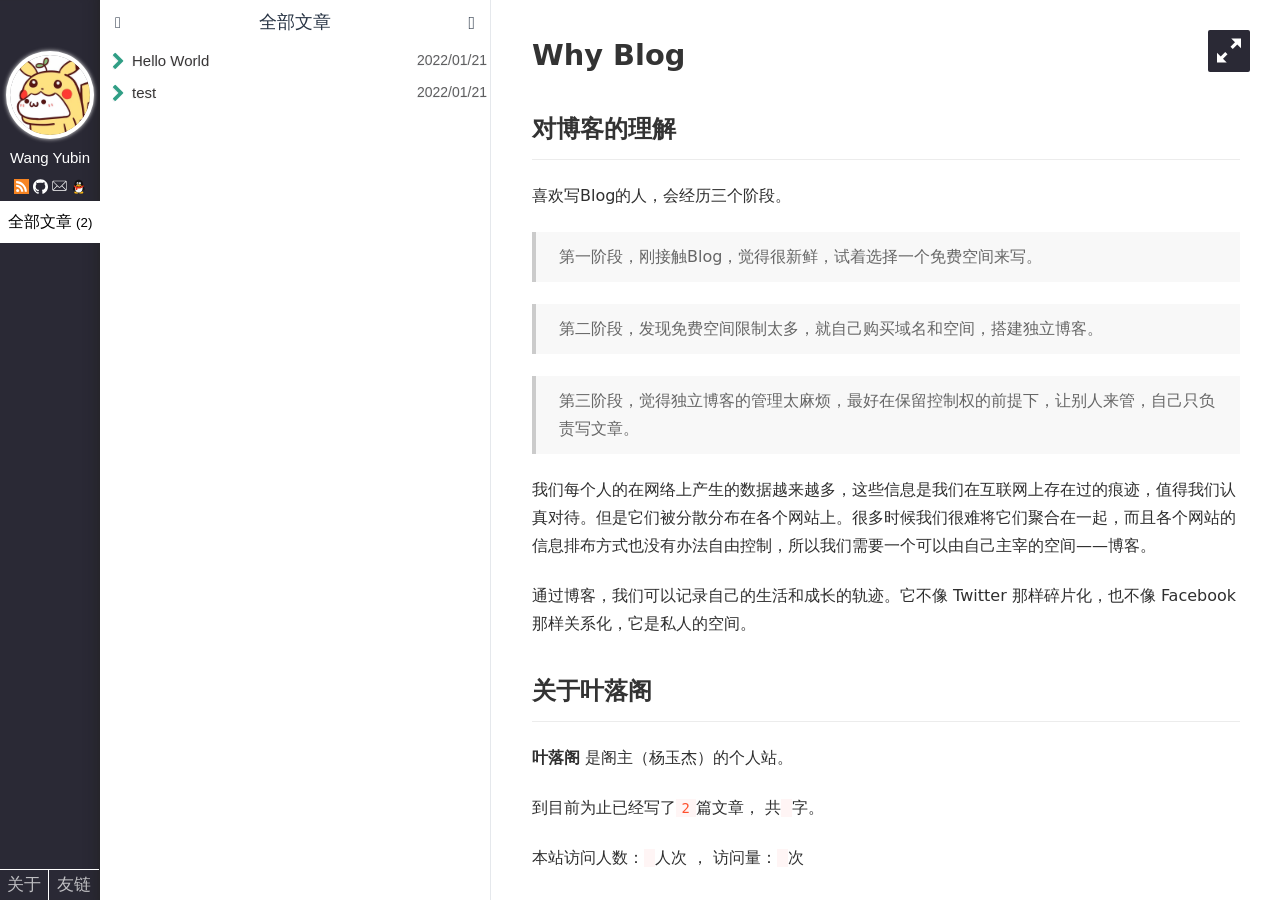
==== commit e35f721d: "Site updated: 2022-01-21 17:39:26" ====
--- a/index.html
+++ b/index.html
@@ -2,20 +2,20 @@
 <html>
 <head>
   <meta charset="utf-8">
-  <title>Hexo</title>
+  <title>食茶陪话学古</title>
   <meta name="keywords" content="">
-  <meta name="description" content="Hexo">
+  <meta name="description" content="食茶陪话学古">
     <meta name="viewport" content="width=device-width, initial-scale=1, maximum-scale=1">
-<meta name="description" content="Welcome to Hexo! This is your very first post. Check documentation for more info. If you get any problems when using Hexo, you can find the answer in troubleshooting or you can ask me on GitHub. Quick">
+<meta name="description" content="转载于 http:&#x2F;&#x2F;yelog.org&#x2F;2016&#x2F;10&#x2F;22&#x2F;hexo-gitHub-pages-create-own-blog&#x2F;常用命令# 创建一个新的文章 $ hexo new &quot;My New Post&quot;  # 生成静态文件 $ hexo generate  # 将一个草稿发布出去 $ hexo publish [layout] &lt;filename&gt;  # 启">
 <meta property="og:type" content="article">
 <meta property="og:title" content="Hello World">
 <meta property="og:url" content="http://example.com/2022/01/21/hello-world/index.html">
-<meta property="og:site_name" content="Hexo">
-<meta property="og:description" content="Welcome to Hexo! This is your very first post. Check documentation for more info. If you get any problems when using Hexo, you can find the answer in troubleshooting or you can ask me on GitHub. Quick">
-<meta property="og:locale" content="en_US">
-<meta property="article:published_time" content="2022-01-21T06:07:16.028Z">
-<meta property="article:modified_time" content="2022-01-21T06:07:16.028Z">
-<meta property="article:author" content="John Doe">
+<meta property="og:site_name" content="食茶陪话学古">
+<meta property="og:description" content="转载于 http:&#x2F;&#x2F;yelog.org&#x2F;2016&#x2F;10&#x2F;22&#x2F;hexo-gitHub-pages-create-own-blog&#x2F;常用命令# 创建一个新的文章 $ hexo new &quot;My New Post&quot;  # 生成静态文件 $ hexo generate  # 将一个草稿发布出去 $ hexo publish [layout] &lt;filename&gt;  # 启">
+<meta property="og:locale" content="zh_CN">
+<meta property="article:published_time" content="2022-01-21T08:40:17.000Z">
+<meta property="article:modified_time" content="2022-01-21T09:26:03.168Z">
+<meta property="article:author" content="Wang Yubin">
 <meta name="twitter:card" content="summary">
 
 
@@ -64,7 +64,7 @@
          src="/img/avatar.jpg"/>
 </a>
 <div class="author">
-    <span>John Doe</span>
+    <span>Wang Yubin</span>
 </div>
 
 <div class="icon">
@@ -83,7 +83,7 @@
     
         
             <a title="github"
-               href="https://github.com/yelog"
+               href="https://github.com/wangyubin1"
                target="_blank">
                 
                     <svg class="iconfont-svg" aria-hidden="true">
@@ -94,100 +94,28 @@
         
     
         
-            <a title="facebook"
-               href="https://www.facebook.com/faker.tops"
-               target="_blank">
-                
-                    <svg class="iconfont-svg" aria-hidden="true">
-                        <use xlink:href="#icon-facebook"></use>
-                    </svg>
-                
-            </a>
-        
-    
-        
-    
-        
-    
-        
-            <a title="instagram"
-               href="https://www.facebook.com/faker.tops"
-               target="_blank">
-                
-                    <svg class="iconfont-svg" aria-hidden="true">
-                        <use xlink:href="#icon-instagram"></use>
-                    </svg>
-                
-            </a>
-        
-    
-        
-            <a title="reddit"
-               href="https://www.reddit.com/user/yelog/"
-               target="_blank">
-                
-                    <svg class="iconfont-svg" aria-hidden="true">
-                        <use xlink:href="#icon-reddit"></use>
-                    </svg>
-                
-            </a>
-        
-    
-        
-            <a title="weibo"
-               href="http://weibo.com/u/2307534817"
-               target="_blank">
-                
-                    <svg class="iconfont-svg" aria-hidden="true">
-                        <use xlink:href="#icon-weibo"></use>
-                    </svg>
-                
-            </a>
-        
-    
-        
-            <a title="jianshu"
-               href="https://www.jianshu.com/u/ff56736de7cf"
-               target="_blank">
-                
-                    <svg class="iconfont-svg" aria-hidden="true">
-                        <use xlink:href="#icon-jianshu"></use>
-                    </svg>
-                
-            </a>
-        
-    
-        
-            <a title="zhihu"
-               href="https://www.zhihu.com/people/jaytp/activities"
-               target="_blank">
-                
-                    <svg class="iconfont-svg" aria-hidden="true">
-                        <use xlink:href="#icon-zhihu"></use>
-                    </svg>
-                
-            </a>
-        
-    
-        
-    
-        
-            <a title="oschina"
-               href="https://my.oschina.net/yelog"
-               target="_blank">
-                
-                    <svg class="iconfont-svg" aria-hidden="true">
-                        <use xlink:href="#icon-oschina"></use>
-                    </svg>
-                
-            </a>
+    
+        
+    
+        
+    
+        
+    
+        
+    
+        
+    
+        
+    
+        
+    
         
     
         
     
         
             <a title="email"
-               href="mailto:jaytp@qq.com"
+               href="mailto:1214342474@qq.com"
                target="_blank">
                 
                     <svg class="iconfont-svg" aria-hidden="true">
@@ -199,7 +127,7 @@
     
         
             <a title="qq"
-               href="http://wpa.qq.com/msgrd?v=3&uin=872336115&site=qq&menu=yes"
+               href="http://wpa.qq.com/msgrd?v=3&uin=1214342474&site=qq&menu=yes"
                target="_blank">
                 
                     <svg class="iconfont-svg" aria-hidden="true">
@@ -210,27 +138,7 @@
         
     
         
-            <a title="kugou"
-               href="https://www.kugou.com/"
-               target="_blank">
-                
-                    <svg class="iconfont-svg" aria-hidden="true">
-                        <use xlink:href="#icon-kugou"></use>
-                    </svg>
-                
-            </a>
-        
-    
-        
-            <a title="neteasemusic"
-               href="https://music.163.com/#/user/home?id=88151013"
-               target="_blank">
-                
-                    <svg class="iconfont-svg" aria-hidden="true">
-                        <use xlink:href="#icon-neteasemusic"></use>
-                    </svg>
-                
-            </a>
+    
         
     
 </div>
@@ -240,9 +148,9 @@
 
 <ul>
     <li>
-        <div class="all active" data-rel="All">All
-            
-                <small>(1)</small>
+        <div class="all active" data-rel="全部文章">全部文章
+            
+                <small>(2)</small>
             
         </div>
     </li>
@@ -259,15 +167,15 @@
         
             <a class="about  hasFriend  site_url"
                
-               href="/about">About</a>
+               href="/about">关于</a>
         
         <a style="width: 50%"
                 
-                                           class="friends">Friends</a>
-        
-    </div>
-</div>
-<input type="hidden" id="yelog_site_posts_number" value="1">
+                                           class="friends">友链</a>
+        
+    </div>
+</div>
+<input type="hidden" id="yelog_site_posts_number" value="2">
 
 <div style="display: none">
     <span id="busuanzi_value_site_uv"></span>
@@ -278,7 +186,7 @@
     <div class="nav-right">
         <div class="friends-area">
     <div class="friends-title">
-        Links
+        友情链接
         <i class="iconfont icon-left"></i>
     </div>
     <div class="friends-content">
@@ -293,7 +201,7 @@
     <div class="right-top">
         <div id="default-panel">
             <i class="iconfont icon-search" data-title="搜索 快捷键 i"></i>
-            <div class="right-title">All</div>
+            <div class="right-title">全部文章</div>
             <i class="iconfont icon-file-tree" data-title="切换到大纲视图 快捷键 w"></i>
         </div>
         <div id="search-panel">
@@ -320,12 +228,20 @@
     
     <nav id="title-list-nav">
         
-        <a  class="All "
+        <a  class="全部文章 "
            href="/2022/01/21/hello-world/"
            data-tag=""
            data-author="" >
             <span class="post-title" title="Hello World">Hello World</span>
-            <span class="post-date" title="2022-01-21 14:07:16">2022/01/21</span>
+            <span class="post-date" title="2022-01-21 16:40:17">2022/01/21</span>
+        </a>
+        
+        <a  class="全部文章 "
+           href="/2022/01/21/test/"
+           data-tag=""
+           data-author="" >
+            <span class="post-title" title="test">test</span>
+            <span class="post-date" title="2022-01-21 16:40:17">2022/01/21</span>
         </a>
         
         <div id="no-item-tips">
@@ -388,15 +304,11 @@
 
         </article>
         
-        <p>
-            <a  class="dashang" onclick="dashangToggle()">赏</a>
-        </p>
-        
         
     </div>
     <div class="copyright">
         <p class="footer-entry">
-    ©2016-2020 Yelog
+    ©2022-2022 WangYubin
 </p>
 <p class="footer-entry">Built with <a href="https://hexo.io/" target="_blank">Hexo</a> and <a href="https://github.com/yelog/hexo-theme-3-hexo" target="_blank">3-hexo</a> theme</p>
 
@@ -407,24 +319,6 @@
 <a class="" id="rocket" ></a>
 
 </div>
-
-<div class="hide_box" onclick="dashangToggle()"></div>
-<div class="shang_box">
-    <a class="shang_close"  onclick="dashangToggle()">×</a>
-    <div class="shang_tit">
-        <p>Help us with donation</p>
-    </div>
-    <div class="shang_payimg">
-        <div class="pay_img">
-            <img src="/img/alipay.jpg" class="alipay" title="扫码支持">
-            <img src="/img/weixin.jpg" class="weixin" title="扫码支持">
-        </div>
-    </div>
-    <div class="shang_payselect">
-        <span><label><input type="radio" name="pay" checked value="alipay">alipay</label></span><span><label><input type="radio" name="pay" value="weixin">weixin</label></span>
-    </div>
-</div>
-
 
 </body>
 <script src="/js/jquery.pjax.js?v=1.1.0" ></script>
@@ -440,14 +334,6 @@
 
         /*渲染打赏样式*/
         
-        $("input[name=pay]").on("click", function () {
-            if($("input[name=pay]:checked").val()=="weixin"){
-                $(".shang_box .shang_payimg .pay_img").addClass("weixin_img");
-            } else {
-                $(".shang_box .shang_payimg .pay_img").removeClass("weixin_img");
-            }
-        })
-        
 
         /*高亮代码块行号*/
         
@@ -465,11 +351,6 @@
     }
 
     /*打赏页面隐藏与展示*/
-    
-    function dashangToggle() {
-        $(".shang_box").fadeToggle();
-        $(".hide_box").fadeToggle();
-    }
     
 
 </script>
@@ -535,7 +416,7 @@
     
     
     .nav-right nav a.hover, #local-search-result a.hover{
-        background-color: #e2e0e0;
+        background-color: #fbf4a8;
     }
     
     
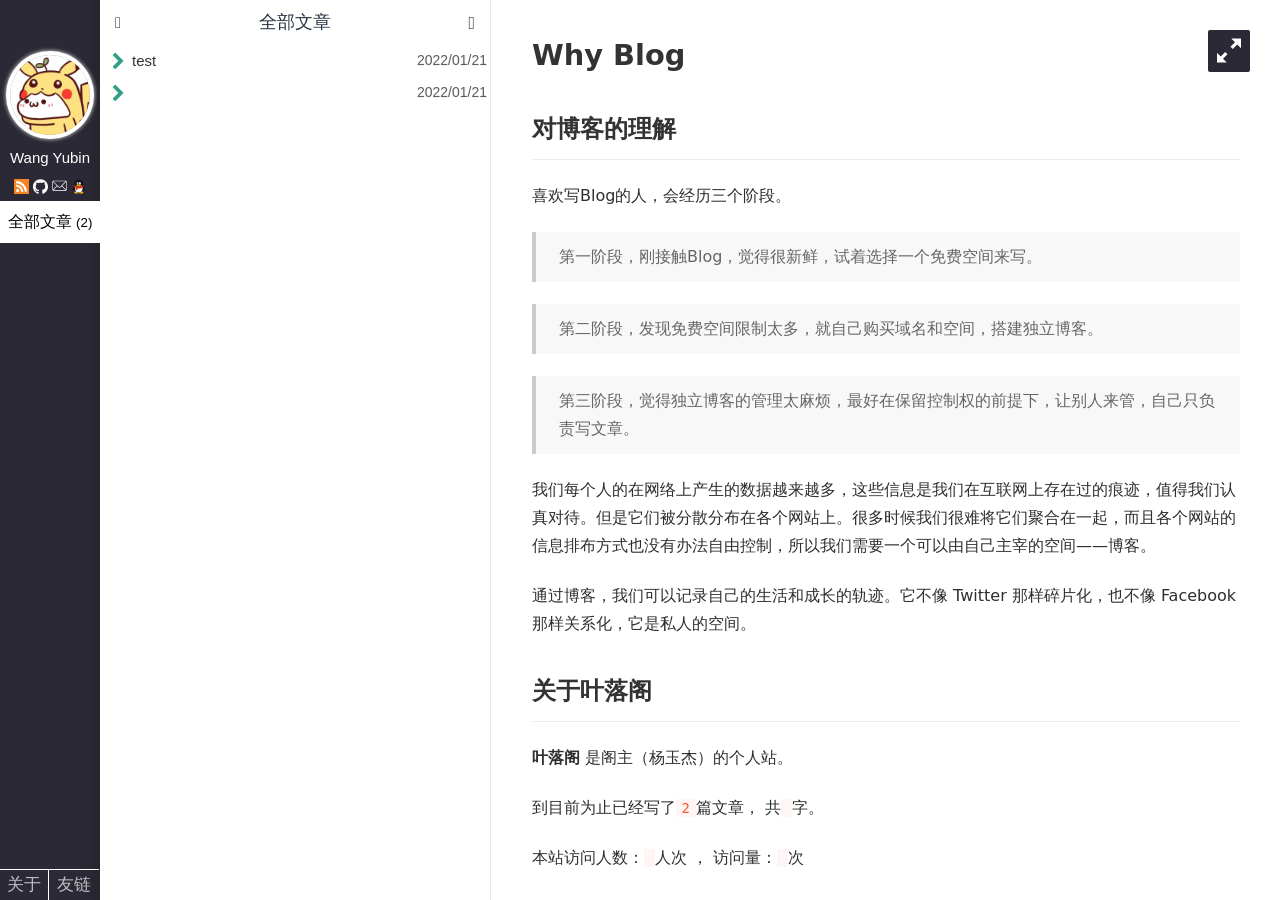
==== commit cc693baf: "Site updated: 2022-01-21 17:50:28" ====
--- a/index.html
+++ b/index.html
@@ -6,15 +6,13 @@
   <meta name="keywords" content="">
   <meta name="description" content="食茶陪话学古">
     <meta name="viewport" content="width=device-width, initial-scale=1, maximum-scale=1">
-<meta name="description" content="转载于 http:&#x2F;&#x2F;yelog.org&#x2F;2016&#x2F;10&#x2F;22&#x2F;hexo-gitHub-pages-create-own-blog&#x2F;常用命令# 创建一个新的文章 $ hexo new &quot;My New Post&quot;  # 生成静态文件 $ hexo generate  # 将一个草稿发布出去 $ hexo publish [layout] &lt;filename&gt;  # 启">
 <meta property="og:type" content="article">
-<meta property="og:title" content="Hello World">
-<meta property="og:url" content="http://example.com/2022/01/21/hello-world/index.html">
+<meta property="og:title" content="test">
+<meta property="og:url" content="http://example.com/2022/01/21/test/index.html">
 <meta property="og:site_name" content="食茶陪话学古">
-<meta property="og:description" content="转载于 http:&#x2F;&#x2F;yelog.org&#x2F;2016&#x2F;10&#x2F;22&#x2F;hexo-gitHub-pages-create-own-blog&#x2F;常用命令# 创建一个新的文章 $ hexo new &quot;My New Post&quot;  # 生成静态文件 $ hexo generate  # 将一个草稿发布出去 $ hexo publish [layout] &lt;filename&gt;  # 启">
 <meta property="og:locale" content="zh_CN">
 <meta property="article:published_time" content="2022-01-21T08:40:17.000Z">
-<meta property="article:modified_time" content="2022-01-21T09:26:03.168Z">
+<meta property="article:modified_time" content="2022-01-21T08:40:17.458Z">
 <meta property="article:author" content="Wang Yubin">
 <meta name="twitter:card" content="summary">
 
@@ -192,8 +190,6 @@
     <div class="friends-content">
         <ul>
             
-            <li><a target="_blank" href="http://yelog.org/">叶落阁</a></li>
-            
         </ul>
     </div>
 </div>
@@ -229,19 +225,19 @@
     <nav id="title-list-nav">
         
         <a  class="全部文章 "
-           href="/2022/01/21/hello-world/"
-           data-tag=""
-           data-author="" >
-            <span class="post-title" title="Hello World">Hello World</span>
-            <span class="post-date" title="2022-01-21 16:40:17">2022/01/21</span>
-        </a>
-        
-        <a  class="全部文章 "
            href="/2022/01/21/test/"
            data-tag=""
            data-author="" >
             <span class="post-title" title="test">test</span>
             <span class="post-date" title="2022-01-21 16:40:17">2022/01/21</span>
+        </a>
+        
+        <a  class="全部文章 "
+           href="/2022/01/21/hello-world/"
+           data-tag=""
+           data-author="" >
+            <span class="post-title" title=""></span>
+            <span class="post-date" title="2022-01-21 14:07:16">2022/01/21</span>
         </a>
         
         <div id="no-item-tips">
